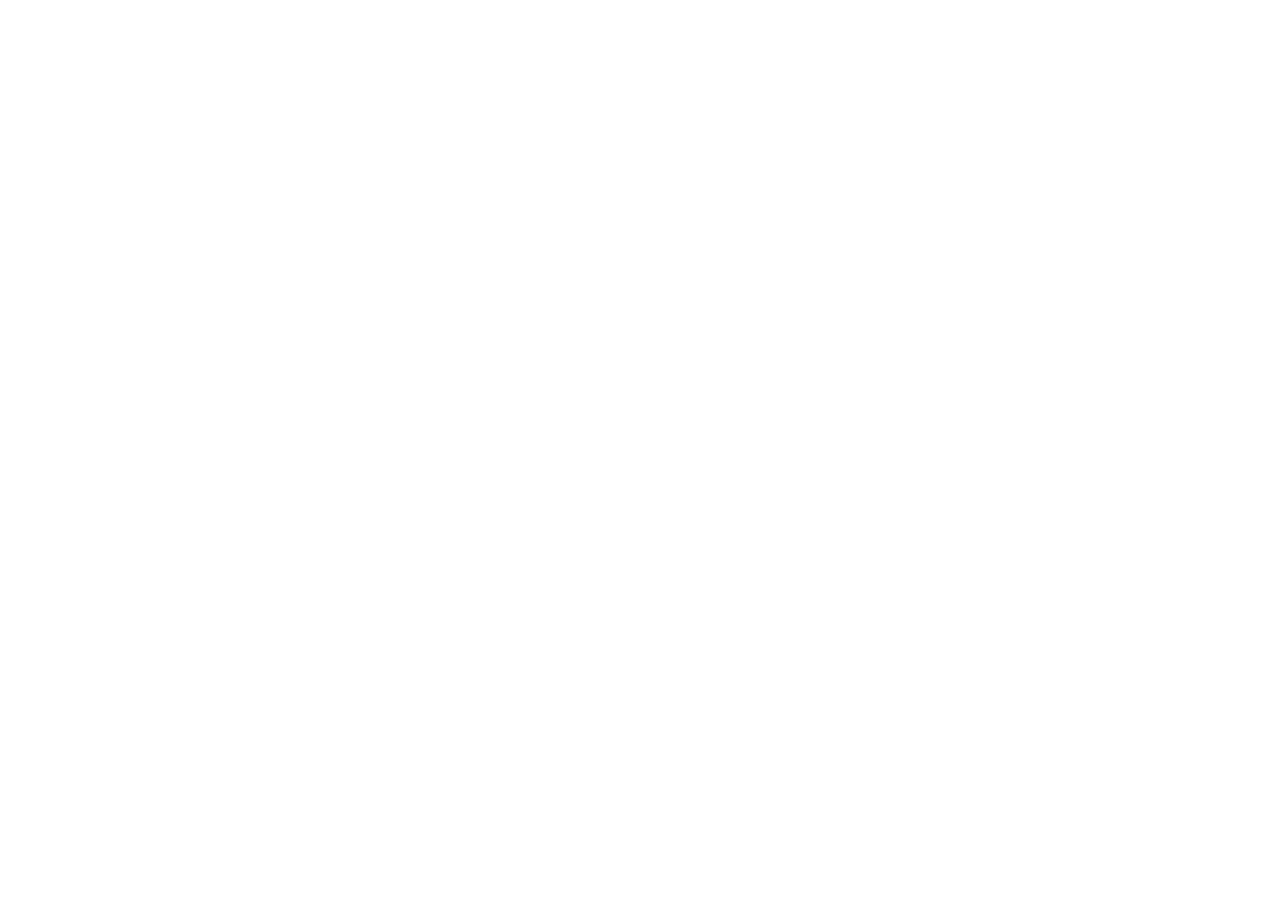
==== index.html @ b3900cbb "Premier commit - site Lumiere Studio" ====
<!DOCTYPE html>
<html lang="en">
<head>
    <meta charset="UTF-8">
    <meta name="viewport" content="width=device-width, initial-scale=1.0">
    <title>Document</title>
</head>
<body>
    <st class="set_page_config</st>
</body>
</html>
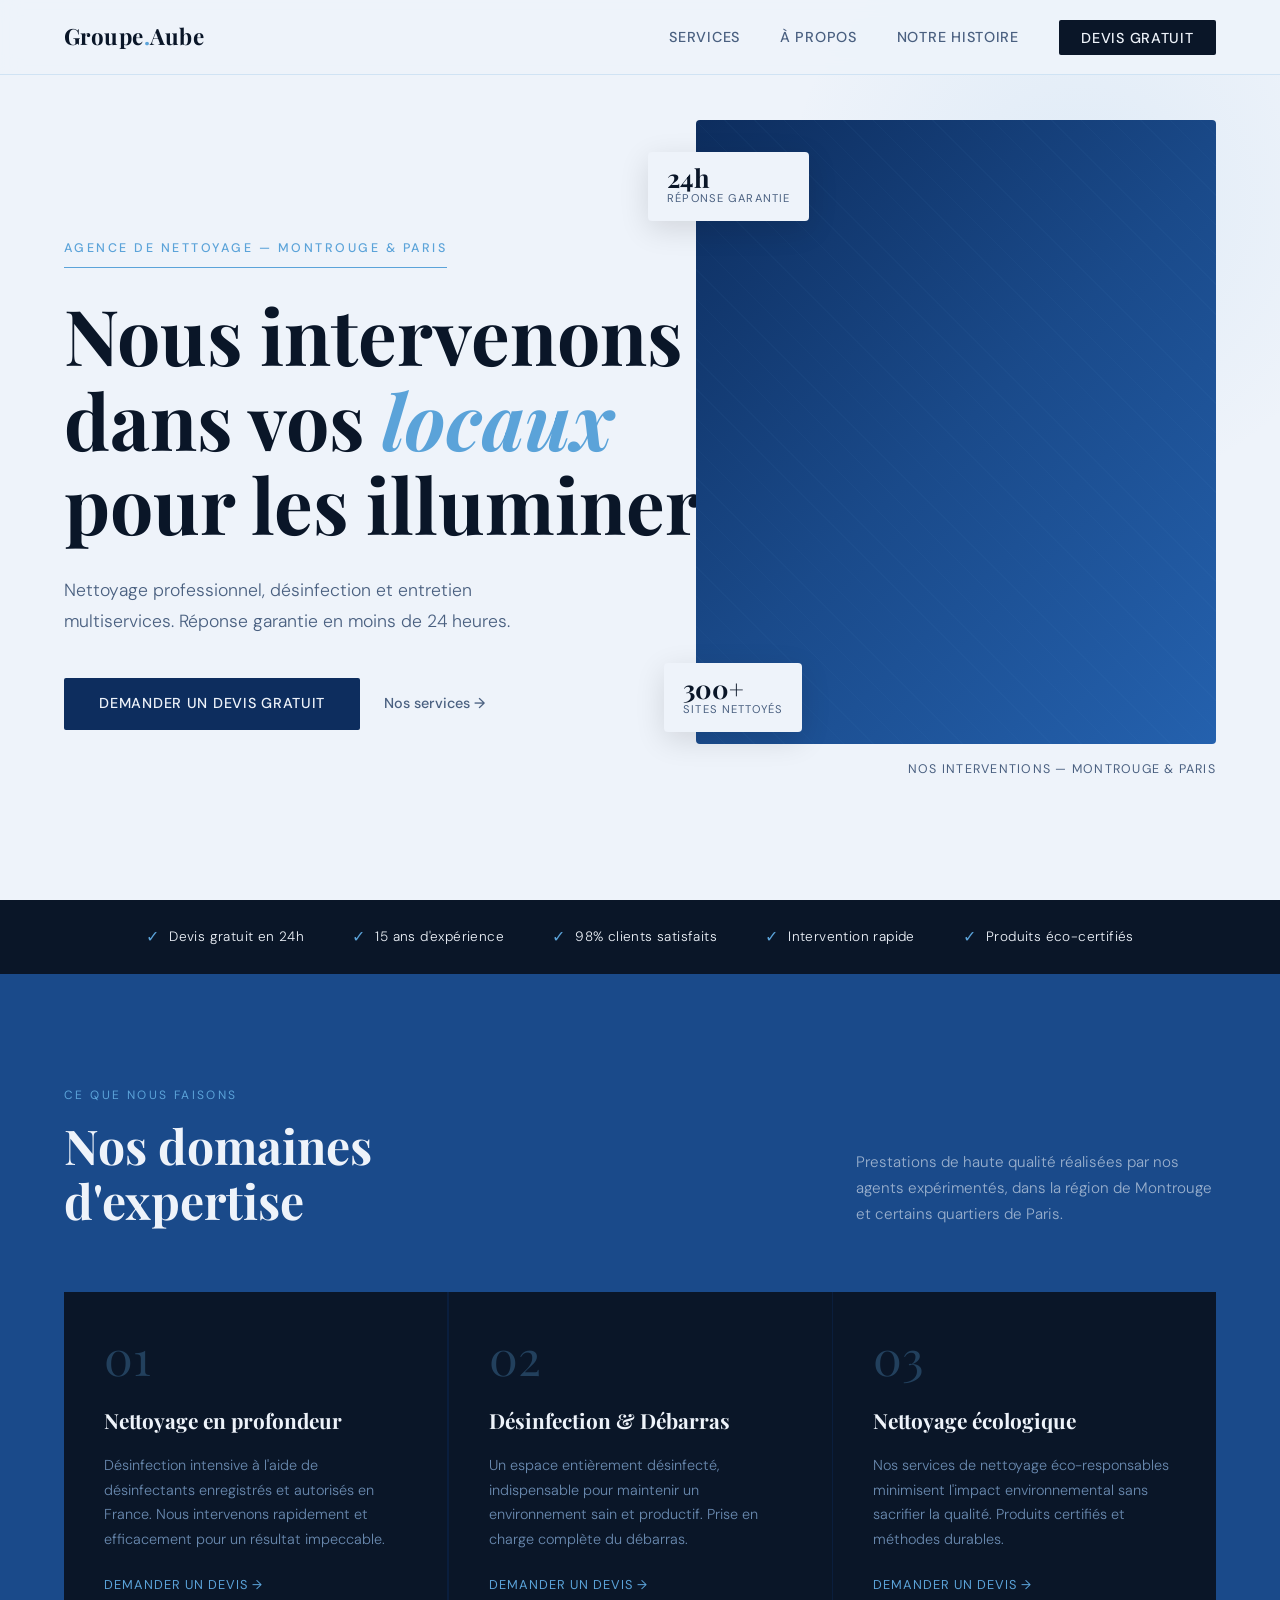
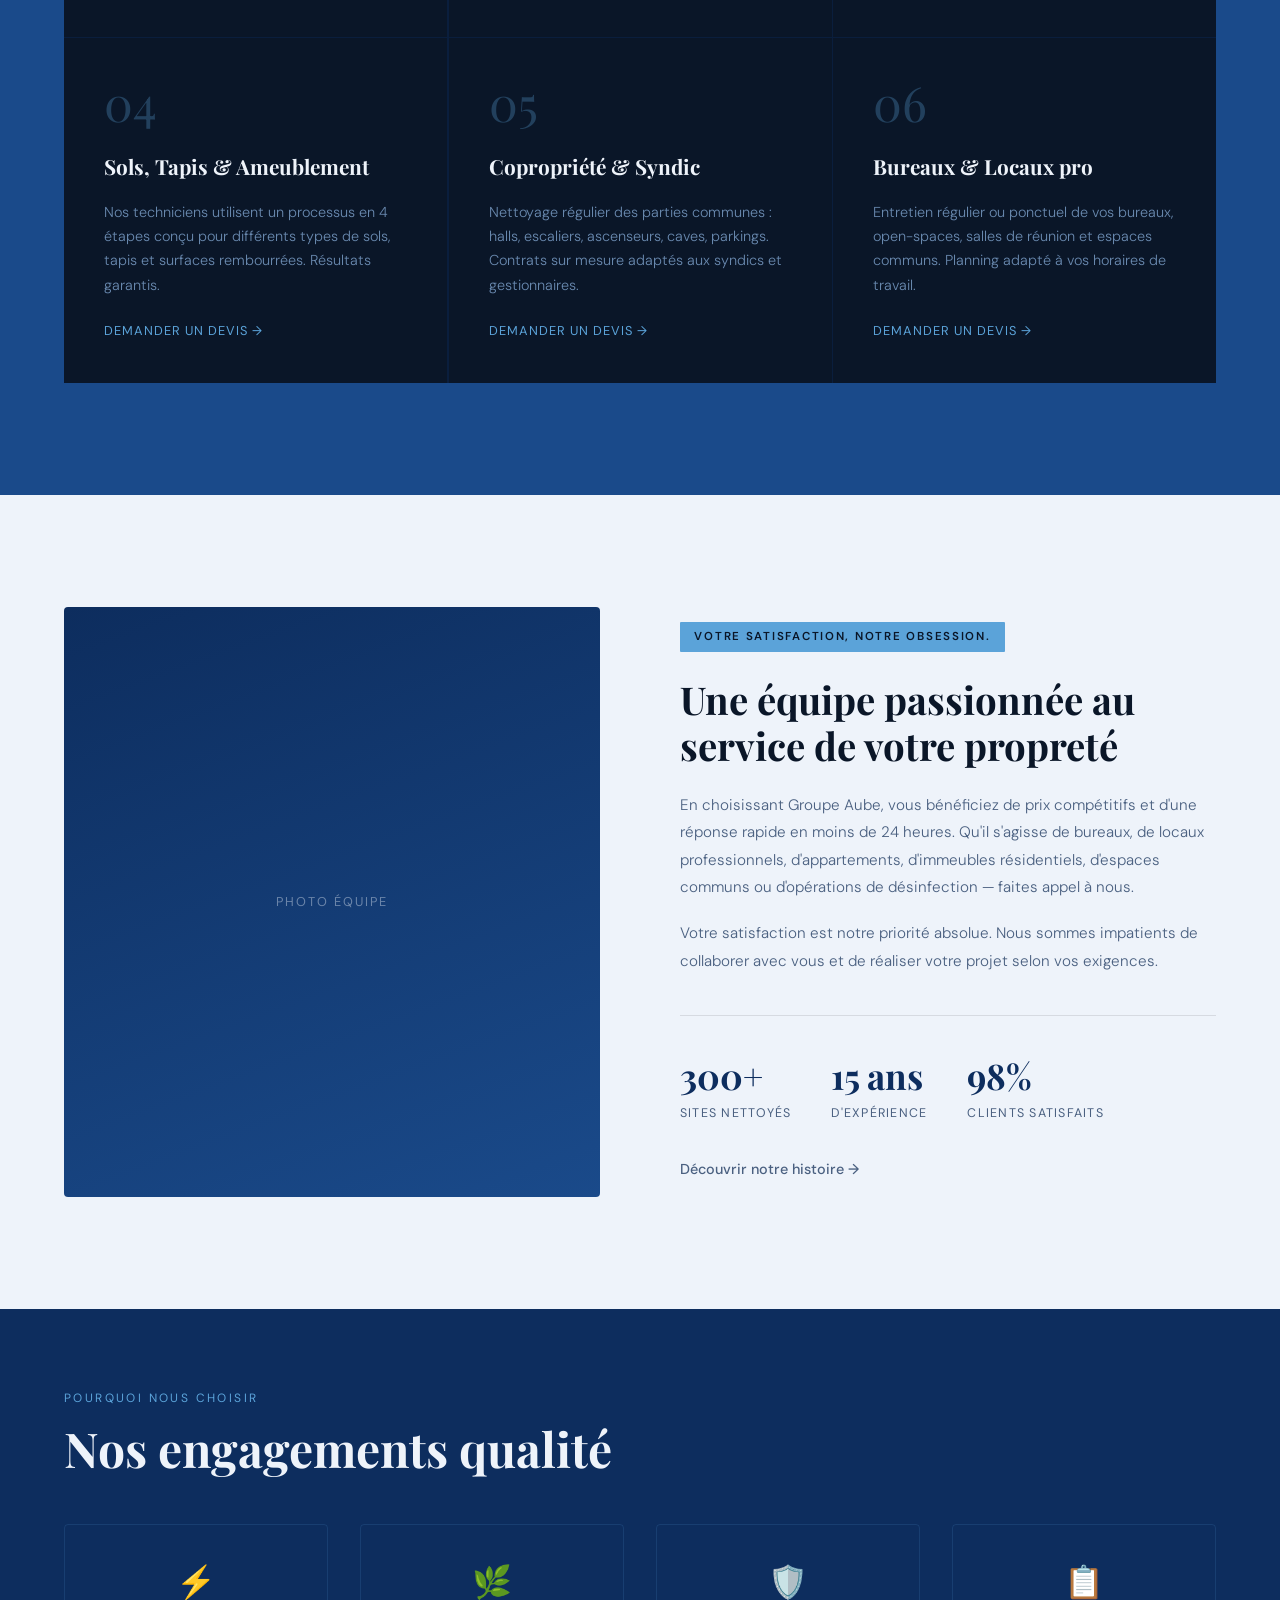
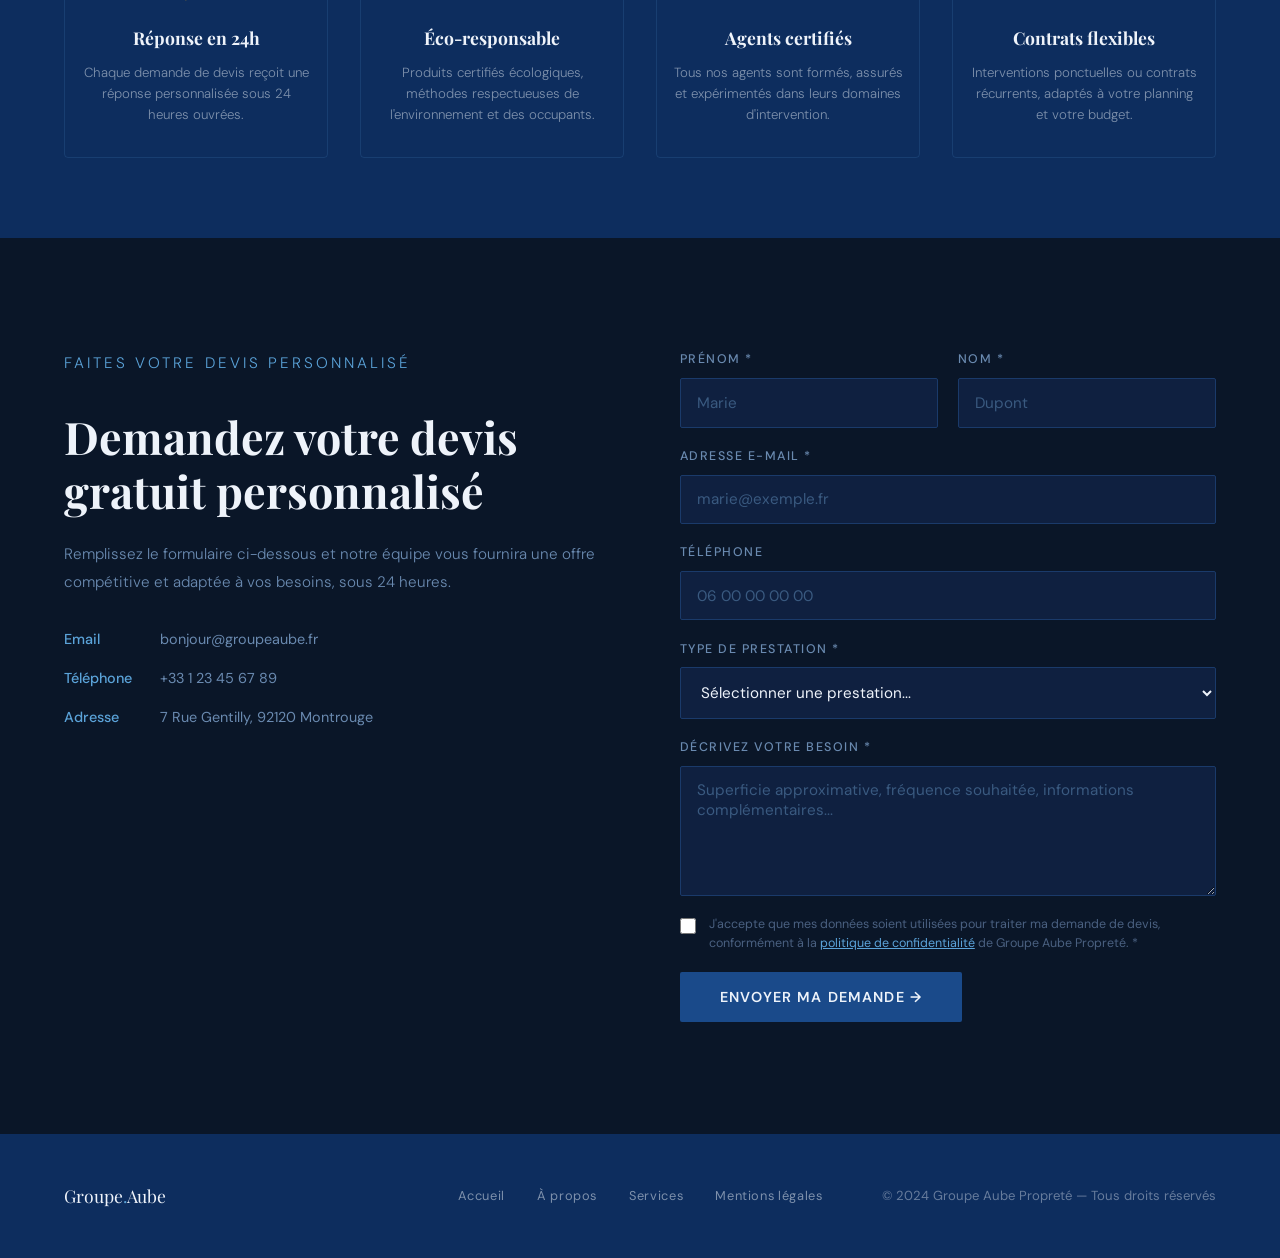
==== commit 418e6ad5: "Jour 1 : Architecture + refonte" ====
--- a/index.html
+++ b/index.html
@@ -1,13 +1,346 @@
 <!DOCTYPE html>
-<html lang="en">
+<html lang="fr">
 <head>
-    <meta charset="UTF-8">
-    <meta name="viewport" content="width=device-width, initial-scale=1.0">
-    <title>Document</title>
+  <meta charset="UTF-8" />
+  <meta name="viewport" content="width=device-width, initial-scale=1.0"/>
+
+  <!-- TITRE & DESCRIPTION (SEO de base) -->
+  <title>Groupe Aube Propreté — Nettoyage professionnel à Montrouge & Paris</title>
+  <meta name="description" content="Groupe Aube Propreté : prestations de nettoyage professionnel, désinfection et entretien pour entreprises à Montrouge et Paris. Devis gratuit en 24h."/>
+
+  <!-- POLICE GOOGLE FONTS -->
+  <link href="https://fonts.googleapis.com/css2?family=Playfair+Display:wght@400;700&family=DM+Sans:wght@300;400;500&display=swap" rel="stylesheet"/>
+
+  <!-- FEUILLE DE STYLE EXTERNE (notre fichier CSS centralisé) -->
+  <link rel="stylesheet" href="assets/css/style.css"/>
+
+  <!-- Styles d'animation fade-in (légers, gardés ici pour clarté) -->
+  <style>
+    .fade-in {
+      opacity: 0;
+      transform: translateY(20px);
+      transition: opacity 0.6s ease, transform 0.6s ease;
+    }
+    .fade-in.visible {
+      opacity: 1;
+      transform: translateY(0);
+    }
+  </style>
 </head>
 <body>
-    <st class="set_page_config</st>
+
+  <!-- =============================================
+       NAVIGATION
+  ============================================= -->
+  <nav>
+    <!-- Logo -->
+    <a href="index.html" class="nav-logo">Groupe<span>.</span>Aube</a>
+
+    <!-- Bouton hamburger (visible uniquement sur mobile) -->
+    <button class="nav-toggle" aria-label="Ouvrir le menu" aria-expanded="false">
+      <span></span>
+      <span></span>
+      <span></span>
+    </button>
+
+    <!-- Liens de navigation -->
+    <ul class="nav-links">
+      <li><a href="#services">Services</a></li>
+      <li><a href="#about">À propos</a></li>
+      <li><a href="about.html">Notre histoire</a></li>
+      <li><a href="#contact" class="nav-cta">Devis gratuit</a></li>
+    </ul>
+  </nav>
+
+  <!-- =============================================
+       HERO — Section d'accroche principale
+  ============================================= -->
+  <section class="hero" id="accueil">
+    <div class="hero-content fade-in">
+      <span class="hero-eyebrow">Agence de nettoyage — Montrouge & Paris</span>
+      <h1>Nous intervenons<br>dans vos <em>locaux</em><br>pour les illuminer</h1>
+      <p class="hero-desc">Nettoyage professionnel, désinfection et entretien multiservices. Réponse garantie en moins de 24 heures.</p>
+      <div class="hero-btns">
+        <a href="#contact" class="btn-primary">Demander un devis gratuit</a>
+        <a href="#services" class="btn-secondary">Nos services →</a>
+      </div>
+    </div>
+
+    <!-- Image/visuel à droite -->
+    <div class="hero-image">
+      <!-- Badge flottant haut -->
+      <div class="hero-badge badge-top">
+        <div class="badge-value">24h</div>
+        <div class="badge-label">Réponse garantie</div>
+      </div>
+
+      <div class="image-box"></div>
+
+      <!-- Badge flottant bas -->
+      <div class="hero-badge badge-bottom">
+        <div class="badge-value">300+</div>
+        <div class="badge-label">Sites nettoyés</div>
+      </div>
+
+      <p class="image-caption">Nos interventions — Montrouge & Paris</p>
+    </div>
+  </section>
+
+  <!-- =============================================
+       BANDEAU DE CONFIANCE
+       (Conversion : rassure le visiteur immédiatement)
+  ============================================= -->
+  <div class="trust-bar">
+    <div class="trust-item">
+      <span class="trust-icon">✓</span>
+      Devis gratuit en 24h
+    </div>
+    <div class="trust-item">
+      <span class="trust-icon">✓</span>
+      15 ans d'expérience
+    </div>
+    <div class="trust-item">
+      <span class="trust-icon">✓</span>
+      98% clients satisfaits
+    </div>
+    <div class="trust-item">
+      <span class="trust-icon">✓</span>
+      Intervention rapide
+    </div>
+    <div class="trust-item">
+      <span class="trust-icon">✓</span>
+      Produits éco-certifiés
+    </div>
+  </div>
+
+  <!-- =============================================
+       SERVICES
+  ============================================= -->
+  <section class="services" id="services">
+    <div class="section-header">
+      <div>
+        <p class="section-label">Ce que nous faisons</p>
+        <h2 class="section-title">Nos domaines<br>d'expertise</h2>
+      </div>
+      <p class="section-desc">Prestations de haute qualité réalisées par nos agents expérimentés, dans la région de Montrouge et certains quartiers de Paris.</p>
+    </div>
+
+    <div class="services-grid">
+
+      <div class="service-card fade-in">
+        <div class="service-number">01</div>
+        <h3>Nettoyage en profondeur</h3>
+        <p>Désinfection intensive à l'aide de désinfectants enregistrés et autorisés en France. Nous intervenons rapidement et efficacement pour un résultat impeccable.</p>
+        <a href="#contact" class="service-link">Demander un devis →</a>
+      </div>
+
+      <div class="service-card fade-in">
+        <div class="service-number">02</div>
+        <h3>Désinfection & Débarras</h3>
+        <p>Un espace entièrement désinfecté, indispensable pour maintenir un environnement sain et productif. Prise en charge complète du débarras.</p>
+        <a href="#contact" class="service-link">Demander un devis →</a>
+      </div>
+
+      <div class="service-card fade-in">
+        <div class="service-number">03</div>
+        <h3>Nettoyage écologique</h3>
+        <p>Nos services de nettoyage éco-responsables minimisent l'impact environnemental sans sacrifier la qualité. Produits certifiés et méthodes durables.</p>
+        <a href="#contact" class="service-link">Demander un devis →</a>
+      </div>
+
+      <div class="service-card fade-in">
+        <div class="service-number">04</div>
+        <h3>Sols, Tapis & Ameublement</h3>
+        <p>Nos techniciens utilisent un processus en 4 étapes conçu pour différents types de sols, tapis et surfaces rembourrées. Résultats garantis.</p>
+        <a href="#contact" class="service-link">Demander un devis →</a>
+      </div>
+
+      <div class="service-card fade-in">
+        <div class="service-number">05</div>
+        <h3>Copropriété & Syndic</h3>
+        <p>Nettoyage régulier des parties communes : halls, escaliers, ascenseurs, caves, parkings. Contrats sur mesure adaptés aux syndics et gestionnaires.</p>
+        <a href="#contact" class="service-link">Demander un devis →</a>
+      </div>
+
+      <div class="service-card fade-in">
+        <div class="service-number">06</div>
+        <h3>Bureaux & Locaux pro</h3>
+        <p>Entretien régulier ou ponctuel de vos bureaux, open-spaces, salles de réunion et espaces communs. Planning adapté à vos horaires de travail.</p>
+        <a href="#contact" class="service-link">Demander un devis →</a>
+      </div>
+
+    </div>
+  </section>
+
+  <!-- =============================================
+       À PROPOS — Résumé sur la page d'accueil
+  ============================================= -->
+  <section class="about" id="about">
+    <div class="about-image fade-in">
+      <div class="img-wrapper"></div>
+    </div>
+    <div class="about-text fade-in">
+      <span class="about-tag">Votre satisfaction, notre obsession.</span>
+      <h2>Une équipe passionnée au service de votre propreté</h2>
+      <p>En choisissant Groupe Aube, vous bénéficiez de prix compétitifs et d'une réponse rapide en moins de 24 heures. Qu'il s'agisse de bureaux, de locaux professionnels, d'appartements, d'immeubles résidentiels, d'espaces communs ou d'opérations de désinfection — faites appel à nous.</p>
+      <p>Votre satisfaction est notre priorité absolue. Nous sommes impatients de collaborer avec vous et de réaliser votre projet selon vos exigences.</p>
+      <div class="about-stats">
+        <div>
+          <div class="stat-value">300+</div>
+          <div class="stat-label">Sites nettoyés</div>
+        </div>
+        <div>
+          <div class="stat-value">15 ans</div>
+          <div class="stat-label">D'expérience</div>
+        </div>
+        <div>
+          <div class="stat-value">98%</div>
+          <div class="stat-label">Clients satisfaits</div>
+        </div>
+      </div>
+      <div style="margin-top: 2rem;">
+        <a href="about.html" class="btn-secondary">Découvrir notre histoire →</a>
+      </div>
+    </div>
+  </section>
+
+  <!-- =============================================
+       RÉASSURANCE — Bloc de conversion
+       (Pourquoi nous choisir ?)
+  ============================================= -->
+  <section class="reassurance">
+    <div class="section-header" style="color: var(--creme); margin-bottom: 3rem;">
+      <div>
+        <span class="section-label">Pourquoi nous choisir</span>
+        <h2 class="section-title">Nos engagements qualité</h2>
+      </div>
+    </div>
+    <div class="reassurance-grid">
+      <div class="reassurance-item fade-in">
+        <span class="reassurance-icon">⚡</span>
+        <h3>Réponse en 24h</h3>
+        <p>Chaque demande de devis reçoit une réponse personnalisée sous 24 heures ouvrées.</p>
+      </div>
+      <div class="reassurance-item fade-in">
+        <span class="reassurance-icon">🌿</span>
+        <h3>Éco-responsable</h3>
+        <p>Produits certifiés écologiques, méthodes respectueuses de l'environnement et des occupants.</p>
+      </div>
+      <div class="reassurance-item fade-in">
+        <span class="reassurance-icon">🛡️</span>
+        <h3>Agents certifiés</h3>
+        <p>Tous nos agents sont formés, assurés et expérimentés dans leurs domaines d'intervention.</p>
+      </div>
+      <div class="reassurance-item fade-in">
+        <span class="reassurance-icon">📋</span>
+        <h3>Contrats flexibles</h3>
+        <p>Interventions ponctuelles ou contrats récurrents, adaptés à votre planning et votre budget.</p>
+      </div>
+    </div>
+  </section>
+
+  <!-- =============================================
+       CONTACT — Formulaire de devis
+  ============================================= -->
+  <section class="contact" id="contact">
+    <div class="contact-info fade-in">
+      <p class="section-label">Faites votre devis personnalisé</p>
+      <h2>Demandez votre devis gratuit personnalisé</h2>
+      <p>Remplissez le formulaire ci-dessous et notre équipe vous fournira une offre compétitive et adaptée à vos besoins, sous 24 heures.</p>
+      <div class="contact-details">
+        <div class="contact-item">
+          <strong>Email</strong>
+          bonjour@groupeaube.fr
+        </div>
+        <div class="contact-item">
+          <strong>Téléphone</strong>
+          +33 1 23 45 67 89
+        </div>
+        <div class="contact-item">
+          <strong>Adresse</strong>
+          7 Rue Gentilly, 92120 Montrouge
+        </div>
+      </div>
+    </div>
+
+    <form class="contact-form fade-in"
+          action="https://formsubmit.co/djeunyhean@gmail.com"
+          method="POST">
+
+      <!-- Options Formsubmit.co -->
+      <input type="hidden" name="_captcha" value="false"/>
+      <input type="hidden" name="_subject" value="Nouveau devis — Groupe Aube Propreté"/>
+      <input type="hidden" name="_next" value="merci.html"/>
+
+      <div class="form-row">
+        <div class="form-group">
+          <label for="prenom">Prénom *</label>
+          <input type="text" id="prenom" name="prenom" placeholder="Marie" required/>
+        </div>
+        <div class="form-group">
+          <label for="nom">Nom *</label>
+          <input type="text" id="nom" name="nom" placeholder="Dupont" required/>
+        </div>
+      </div>
+
+      <div class="form-group">
+        <label for="email">Adresse e-mail *</label>
+        <input type="email" id="email" name="email" placeholder="marie@exemple.fr" required/>
+      </div>
+
+      <div class="form-group">
+        <label for="telephone">Téléphone</label>
+        <input type="tel" id="telephone" name="telephone" placeholder="06 00 00 00 00"/>
+      </div>
+
+      <div class="form-group">
+        <label for="sujet">Type de prestation *</label>
+        <select id="sujet" name="sujet" required>
+          <option value="">Sélectionner une prestation...</option>
+          <option value="nettoyage-profondeur">Nettoyage en profondeur</option>
+          <option value="desinfection">Désinfection</option>
+          <option value="debarras">Débarras</option>
+          <option value="sols-tapis">Nettoyage de Sols, Tapis et Ameublement</option>
+          <option value="copropriete">Copropriété & Syndic</option>
+          <option value="bureaux">Bureaux & Locaux professionnels</option>
+          <option value="autre">Autre demande</option>
+        </select>
+      </div>
+
+      <div class="form-group">
+        <label for="message">Décrivez votre besoin *</label>
+        <textarea id="message" name="message" placeholder="Superficie approximative, fréquence souhaitée, informations complémentaires..." required></textarea>
+      </div>
+
+      <!-- Case RGPD — obligatoire -->
+      <div class="rgpd-group">
+        <input type="checkbox" id="rgpd" name="rgpd" required/>
+        <label for="rgpd">
+          J'accepte que mes données soient utilisées pour traiter ma demande de devis, conformément à la
+          <a href="#">politique de confidentialité</a> de Groupe Aube Propreté. *
+        </label>
+      </div>
+
+      <button type="submit" class="btn-submit">Envoyer ma demande →</button>
+    </form>
+  </section>
+
+  <!-- =============================================
+       FOOTER
+  ============================================= -->
+  <footer>
+    <span class="footer-logo">Groupe<span>.</span>Aube</span>
+    <ul class="footer-links">
+      <li><a href="index.html">Accueil</a></li>
+      <li><a href="about.html">À propos</a></li>
+      <li><a href="#services">Services</a></li>
+      <li><a href="#">Mentions légales</a></li>
+    </ul>
+    <span class="footer-copy">© 2024 Groupe Aube Propreté — Tous droits réservés</span>
+  </footer>
+
+  <!-- SCRIPT JAVASCRIPT EXTERNE -->
+  <script src="assets/js/main.js"></script>
+
 </body>
-</html>
-
-
+</html>
--- a/assets/css/style.css
+++ b/assets/css/style.css
@@ -0,0 +1,823 @@
+/* ============================================================
+   GROUPE AUBE PROPRETÉ — Feuille de style globale
+   Auteur : [Ton Prénom] — Stage 2024
+   Description : CSS centralisé pour toutes les pages du site
+   ============================================================ */
+
+/* ========================
+   VARIABLES DE COULEURS
+   (Charte graphique Groupe Aube — à ne jamais modifier)
+======================== */
+:root {
+  --noir:       #0a1628;   /* Fond sombre, textes foncés */
+  --bleu:       #0d2d5e;   /* Bleu marine profond */
+  --bleu-clair: #1a4a8a;   /* Bleu intermédiaire */
+  --creme:      #eef3fa;   /* Fond clair, textes sur fond sombre */
+  --or:         #5ba3d9;   /* Couleur accent (bleu ciel) */
+  --or-clair:   #89c0e8;   /* Accent clair pour hover */
+  --gris:       #4a6080;   /* Textes secondaires */
+  --blanc:      #ffffff;
+}
+
+/* ========================
+   RESET & BASE
+======================== */
+*, *::before, *::after {
+  margin: 0;
+  padding: 0;
+  box-sizing: border-box;
+}
+
+html { scroll-behavior: smooth; }
+
+body {
+  font-family: 'DM Sans', sans-serif;
+  background-color: var(--creme);
+  color: var(--noir);
+  font-size: 16px;
+  line-height: 1.6;
+}
+
+/* ========================
+   NAVIGATION FIXE
+======================== */
+nav {
+  position: fixed;
+  top: 0; left: 0; right: 0;
+  z-index: 100;
+  display: flex;
+  justify-content: space-between;
+  align-items: center;
+  padding: 1.2rem 4rem;
+  background: rgba(238, 243, 250, 0.95);
+  backdrop-filter: blur(10px);
+  border-bottom: 1px solid rgba(91,163,217,0.2);
+  transition: box-shadow 0.3s, padding 0.3s;
+}
+
+/* Navigation compacte au scroll */
+nav.scrolled {
+  padding: 0.8rem 4rem;
+  box-shadow: 0 2px 20px rgba(0,0,0,0.08);
+}
+
+.nav-logo {
+  font-family: 'Playfair Display', serif;
+  font-size: 1.4rem;
+  font-weight: 700;
+  color: var(--noir);
+  letter-spacing: 0.02em;
+  text-decoration: none;
+  transition: opacity 0.3s;
+}
+
+.nav-logo:hover { opacity: 0.8; }
+.nav-logo span { color: var(--or); }
+
+.nav-links {
+  display: flex;
+  gap: 2.5rem;
+  list-style: none;
+  align-items: center;
+}
+
+.nav-links a {
+  text-decoration: none;
+  color: var(--gris);
+  font-size: 0.9rem;
+  font-weight: 500;
+  letter-spacing: 0.05em;
+  text-transform: uppercase;
+  transition: color 0.3s;
+  position: relative;
+}
+
+/* Soulignement animé au hover */
+.nav-links a::after {
+  content: '';
+  position: absolute;
+  bottom: -4px; left: 0;
+  width: 0; height: 1px;
+  background: var(--or);
+  transition: width 0.3s;
+}
+
+.nav-links a:hover::after { width: 100%; }
+.nav-links a:hover { color: var(--or); }
+.nav-links a.active { color: var(--or); }
+.nav-links a.active::after { width: 100%; }
+
+/* Bouton CTA dans la nav */
+.nav-cta {
+  background: var(--noir) !important;
+  color: var(--creme) !important;
+  padding: 0.55rem 1.4rem;
+  border-radius: 2px;
+  transition: background 0.3s, transform 0.2s !important;
+}
+
+.nav-cta::after { display: none !important; } /* Pas de soulignement sur le CTA */
+.nav-cta:hover {
+  background: var(--or) !important;
+  color: var(--noir) !important;
+  transform: translateY(-1px);
+}
+
+/* ── Menu hamburger mobile ── */
+.nav-toggle {
+  display: none;
+  flex-direction: column;
+  gap: 5px;
+  cursor: pointer;
+  background: none;
+  border: none;
+  padding: 4px;
+}
+
+.nav-toggle span {
+  display: block;
+  width: 24px; height: 2px;
+  background: var(--noir);
+  border-radius: 2px;
+  transition: all 0.3s;
+}
+
+/* ========================
+   BOUTONS RÉUTILISABLES
+======================== */
+.btn-primary {
+  background: var(--bleu);
+  color: var(--creme);
+  padding: 0.9rem 2.2rem;
+  text-decoration: none;
+  font-size: 0.9rem;
+  font-weight: 500;
+  letter-spacing: 0.05em;
+  text-transform: uppercase;
+  border-radius: 2px;
+  transition: background 0.3s, transform 0.2s;
+  display: inline-block;
+  border: none;
+  cursor: pointer;
+  font-family: 'DM Sans', sans-serif;
+}
+
+.btn-primary:hover {
+  background: var(--or);
+  color: var(--noir);
+  transform: translateY(-2px);
+}
+
+.btn-secondary {
+  color: var(--gris);
+  text-decoration: none;
+  font-size: 0.9rem;
+  font-weight: 500;
+  display: inline-flex;
+  align-items: center;
+  gap: 0.5rem;
+  transition: color 0.3s, gap 0.3s;
+}
+
+.btn-secondary:hover {
+  color: var(--or);
+  gap: 0.8rem; /* La flèche s'éloigne au hover → effet dynamique */
+}
+
+/* ========================
+   ÉLÉMENTS DE SECTION RÉUTILISABLES
+======================== */
+.section-label {
+  font-size: 0.75rem;
+  letter-spacing: 0.2em;
+  text-transform: uppercase;
+  color: var(--or);
+  margin-bottom: 0.8rem;
+  display: block;
+}
+
+.section-title {
+  font-family: 'Playfair Display', serif;
+  font-size: clamp(2rem, 4vw, 3rem);
+  line-height: 1.15;
+}
+
+/* ========================
+   HERO — Section principale
+======================== */
+.hero {
+  min-height: 100vh;
+  display: flex;
+  align-items: center;
+  padding: 8rem 4rem 4rem;
+  position: relative;
+  overflow: hidden;
+  background: var(--creme);
+}
+
+/* Halo décoratif en arrière-plan */
+.hero::before {
+  content: '';
+  position: absolute;
+  top: -100px; right: -100px;
+  width: 600px; height: 600px;
+  background: radial-gradient(circle, rgba(91,163,217,0.1) 0%, transparent 70%);
+  pointer-events: none;
+  animation: pulse-halo 4s ease-in-out infinite alternate;
+}
+
+@keyframes pulse-halo {
+  from { transform: scale(1); opacity: 0.6; }
+  to   { transform: scale(1.1); opacity: 1; }
+}
+
+.hero-content { max-width: 680px; }
+
+.hero-eyebrow {
+  display: inline-block;
+  font-size: 0.78rem;
+  font-weight: 500;
+  letter-spacing: 0.2em;
+  text-transform: uppercase;
+  color: var(--or);
+  margin-bottom: 1.5rem;
+  padding-bottom: 0.5rem;
+  border-bottom: 1px solid var(--or);
+}
+
+.hero h1 {
+  font-family: 'Playfair Display', serif;
+  font-size: clamp(2.8rem, 6vw, 5rem);
+  line-height: 1.1;
+  color: var(--noir);
+  margin-bottom: 1.8rem;
+}
+
+.hero h1 em {
+  font-style: italic;
+  color: var(--or);
+}
+
+.hero-desc {
+  font-size: 1.1rem;
+  color: var(--gris);
+  max-width: 480px;
+  margin-bottom: 2.5rem;
+  font-weight: 300;
+  line-height: 1.8;
+}
+
+.hero-btns {
+  display: flex;
+  gap: 1.5rem;
+  align-items: center;
+  flex-wrap: wrap;
+}
+
+/* Bloc image à droite du hero */
+.hero-image {
+  position: absolute;
+  right: 4rem; top: 50%;
+  transform: translateY(-50%);
+  width: 42%;
+  max-width: 520px;
+}
+
+.hero-image .image-box {
+  width: 100%;
+  padding-bottom: 120%;
+  background: linear-gradient(135deg, #0d2d5e 0%, #1a4a8a 50%, #2461ae 100%);
+  border-radius: 4px;
+  position: relative;
+  overflow: hidden;
+}
+
+/* Motif hachuré décoratif sur l'image placeholder */
+.hero-image .image-box::after {
+  content: '';
+  position: absolute;
+  inset: 0;
+  background: repeating-linear-gradient(
+    45deg,
+    transparent,
+    transparent 20px,
+    rgba(91,163,217,0.04) 20px,
+    rgba(91,163,217,0.04) 21px
+  );
+}
+
+/* Pastille badges sur l'image hero */
+.hero-badge {
+  position: absolute;
+  background: var(--creme);
+  border-radius: 4px;
+  padding: 0.8rem 1.2rem;
+  box-shadow: 0 8px 30px rgba(0,0,0,0.12);
+  z-index: 2;
+}
+
+.hero-badge.badge-top {
+  top: 2rem; left: -3rem;
+}
+
+.hero-badge.badge-bottom {
+  bottom: 3rem; left: -2rem;
+}
+
+.badge-value {
+  font-family: 'Playfair Display', serif;
+  font-size: 1.6rem;
+  font-weight: 700;
+  color: var(--noir);
+  line-height: 1;
+}
+
+.badge-label {
+  font-size: 0.7rem;
+  color: var(--gris);
+  text-transform: uppercase;
+  letter-spacing: 0.1em;
+}
+
+.image-caption {
+  margin-top: 1rem;
+  font-size: 0.78rem;
+  color: var(--gris);
+  letter-spacing: 0.1em;
+  text-transform: uppercase;
+  text-align: right;
+}
+
+/* ========================
+   BANDEAU DE CONFIANCE
+   (Nouveau — juste sous le hero)
+======================== */
+.trust-bar {
+  background: var(--noir);
+  padding: 1.5rem 4rem;
+  display: flex;
+  justify-content: center;
+  align-items: center;
+  gap: 3rem;
+  flex-wrap: wrap;
+}
+
+.trust-item {
+  display: flex;
+  align-items: center;
+  gap: 0.6rem;
+  color: var(--creme);
+  font-size: 0.85rem;
+  font-weight: 300;
+  letter-spacing: 0.03em;
+}
+
+.trust-item .trust-icon {
+  color: var(--or);
+  font-size: 1rem;
+  flex-shrink: 0;
+}
+
+/* ========================
+   SERVICES
+======================== */
+.services {
+  padding: 7rem 4rem;
+  background: var(--bleu-clair);
+  color: var(--creme);
+}
+
+.section-header {
+  display: flex;
+  justify-content: space-between;
+  align-items: flex-end;
+  margin-bottom: 4rem;
+  gap: 2rem;
+}
+
+.section-desc {
+  max-width: 360px;
+  color: rgba(238,243,250,0.6);
+  font-size: 0.95rem;
+  font-weight: 300;
+  line-height: 1.7;
+}
+
+.services-grid {
+  display: grid;
+  grid-template-columns: repeat(3, 1fr);
+  gap: 1.5px;
+  background: #0a1e3d;
+}
+
+.service-card {
+  background: var(--noir);
+  padding: 2.5rem;
+  transition: background 0.3s, transform 0.3s;
+  cursor: default;
+}
+
+.service-card:hover {
+  background: #0f2040;
+  transform: translateY(-3px);
+}
+
+.service-number {
+  font-family: 'Playfair Display', serif;
+  font-size: 3rem;
+  color: var(--or);
+  opacity: 0.3;
+  line-height: 1;
+  margin-bottom: 1.5rem;
+}
+
+.service-card h3 {
+  font-family: 'Playfair Display', serif;
+  font-size: 1.3rem;
+  margin-bottom: 1rem;
+  color: var(--creme);
+}
+
+.service-card p {
+  font-size: 0.9rem;
+  color: #6a8ab0;
+  line-height: 1.7;
+  font-weight: 300;
+}
+
+/* Lien "En savoir plus" dans la carte service */
+.service-link {
+  display: inline-flex;
+  align-items: center;
+  gap: 0.4rem;
+  margin-top: 1.5rem;
+  font-size: 0.8rem;
+  color: var(--or);
+  text-decoration: none;
+  letter-spacing: 0.08em;
+  text-transform: uppercase;
+  transition: gap 0.3s;
+}
+
+.service-link:hover { gap: 0.7rem; }
+
+/* ========================
+   À PROPOS (section accueil)
+======================== */
+.about {
+  padding: 7rem 4rem;
+  display: grid;
+  grid-template-columns: 1fr 1fr;
+  gap: 5rem;
+  align-items: center;
+}
+
+.about-image .img-wrapper {
+  width: 100%;
+  padding-bottom: 110%;
+  background: linear-gradient(160deg, var(--bleu) 0%, var(--bleu-clair) 100%);
+  border-radius: 4px;
+  position: relative;
+}
+
+.about-image .img-wrapper::before {
+  content: 'Photo équipe';
+  position: absolute;
+  top: 50%; left: 50%;
+  transform: translate(-50%,-50%);
+  font-size: 0.8rem;
+  letter-spacing: 0.15em;
+  color: rgba(238,243,250,0.4);
+  text-transform: uppercase;
+}
+
+.about-tag {
+  display: inline-block;
+  background: var(--or);
+  color: var(--noir);
+  font-size: 0.72rem;
+  font-weight: 600;
+  letter-spacing: 0.15em;
+  text-transform: uppercase;
+  padding: 0.35rem 0.9rem;
+  border-radius: 1px;
+  margin-bottom: 1.5rem;
+}
+
+.about h2 {
+  font-family: 'Playfair Display', serif;
+  font-size: clamp(1.8rem, 3vw, 2.6rem);
+  line-height: 1.2;
+  margin-bottom: 1.5rem;
+}
+
+.about p {
+  color: var(--gris);
+  font-size: 0.95rem;
+  line-height: 1.8;
+  font-weight: 300;
+  margin-bottom: 1.2rem;
+}
+
+.about-stats {
+  display: flex;
+  gap: 2.5rem;
+  margin-top: 2.5rem;
+  padding-top: 2rem;
+  border-top: 1px solid rgba(0,0,0,0.1);
+}
+
+.stat-value {
+  font-family: 'Playfair Display', serif;
+  font-size: 2.2rem;
+  color: var(--bleu);
+  font-weight: 700;
+}
+
+.stat-label {
+  font-size: 0.78rem;
+  color: var(--gris);
+  text-transform: uppercase;
+  letter-spacing: 0.1em;
+}
+
+/* ========================
+   SECTION RÉASSURANCE
+   (Nouveau — bloc de confiance avant contact)
+======================== */
+.reassurance {
+  padding: 5rem 4rem;
+  background: var(--bleu);
+  color: var(--creme);
+}
+
+.reassurance-grid {
+  display: grid;
+  grid-template-columns: repeat(4, 1fr);
+  gap: 2rem;
+  text-align: center;
+}
+
+.reassurance-item {
+  padding: 2rem 1rem;
+  border: 1px solid rgba(91,163,217,0.15);
+  border-radius: 4px;
+  transition: border-color 0.3s, transform 0.3s;
+}
+
+.reassurance-item:hover {
+  border-color: var(--or);
+  transform: translateY(-4px);
+}
+
+.reassurance-icon {
+  font-size: 2rem;
+  margin-bottom: 1rem;
+  display: block;
+}
+
+.reassurance-item h3 {
+  font-family: 'Playfair Display', serif;
+  font-size: 1.1rem;
+  margin-bottom: 0.6rem;
+  color: var(--creme);
+}
+
+.reassurance-item p {
+  font-size: 0.83rem;
+  color: rgba(238,243,250,0.5);
+  line-height: 1.6;
+  font-weight: 300;
+}
+
+/* ========================
+   CONTACT
+======================== */
+.contact {
+  padding: 7rem 4rem;
+  background: var(--noir);
+  display: grid;
+  grid-template-columns: 1fr 1fr;
+  gap: 5rem;
+  align-items: start;
+}
+
+.contact-info .section-label { color: var(--or); }
+
+.contact-info h2 {
+  font-family: 'Playfair Display', serif;
+  font-size: clamp(2rem, 3.5vw, 2.8rem);
+  color: var(--creme);
+  line-height: 1.2;
+  margin-bottom: 1.5rem;
+}
+
+.contact-info p {
+  color: #6a8ab0;
+  font-size: 0.95rem;
+  line-height: 1.8;
+  font-weight: 300;
+  margin-bottom: 2rem;
+}
+
+.contact-details { display: flex; flex-direction: column; gap: 1rem; }
+
+.contact-item {
+  display: flex;
+  gap: 1rem;
+  align-items: center;
+  color: #6a8ab0;
+  font-size: 0.9rem;
+}
+
+.contact-item strong { color: var(--or); font-weight: 500; min-width: 80px; }
+
+/* Formulaire */
+.contact-form { display: flex; flex-direction: column; gap: 1.2rem; }
+
+.form-group { display: flex; flex-direction: column; gap: 0.5rem; }
+
+.form-group label {
+  font-size: 0.78rem;
+  font-weight: 500;
+  letter-spacing: 0.12em;
+  text-transform: uppercase;
+  color: #6a8ab0;
+}
+
+.form-group input,
+.form-group textarea,
+.form-group select {
+  background: #0f2040;
+  border: 1px solid #1a3a6a;
+  color: var(--creme);
+  padding: 0.85rem 1rem;
+  font-family: 'DM Sans', sans-serif;
+  font-size: 0.95rem;
+  border-radius: 2px;
+  outline: none;
+  transition: border-color 0.3s;
+}
+
+.form-group input::placeholder,
+.form-group textarea::placeholder { color: #3a5a80; }
+
+.form-group select option { background: #0f2040; }
+
+.form-group input:focus,
+.form-group textarea:focus,
+.form-group select:focus { border-color: var(--or); }
+
+.form-group textarea { resize: vertical; min-height: 130px; }
+
+.form-row { display: grid; grid-template-columns: 1fr 1fr; gap: 1.2rem; }
+
+/* Case RGPD */
+.rgpd-group {
+  display: flex;
+  align-items: flex-start;
+  gap: 0.8rem;
+}
+
+.rgpd-group input[type="checkbox"] {
+  width: 16px; height: 16px;
+  flex-shrink: 0;
+  margin-top: 3px;
+  accent-color: var(--or);
+  cursor: pointer;
+}
+
+.rgpd-group label {
+  font-size: 0.78rem;
+  color: #4a6080;
+  line-height: 1.5;
+  text-transform: none;
+  letter-spacing: 0;
+}
+
+.rgpd-group label a { color: var(--or); }
+
+.btn-submit {
+  background: var(--bleu-clair);
+  color: var(--creme);
+  border: none;
+  padding: 1rem 2.5rem;
+  font-family: 'DM Sans', sans-serif;
+  font-size: 0.9rem;
+  font-weight: 600;
+  letter-spacing: 0.08em;
+  text-transform: uppercase;
+  cursor: pointer;
+  border-radius: 2px;
+  align-self: flex-start;
+  transition: background 0.3s, transform 0.2s;
+}
+
+.btn-submit:hover { background: var(--or-clair); transform: translateY(-2px); }
+
+/* ========================
+   FOOTER
+======================== */
+footer {
+  background: var(--bleu);
+  color: var(--creme);
+  padding: 3rem 4rem;
+  display: grid;
+  grid-template-columns: 1fr auto 1fr;
+  align-items: center;
+  gap: 2rem;
+  font-size: 0.82rem;
+}
+
+.footer-logo {
+  font-family: 'Playfair Display', serif;
+  color: var(--creme);
+  font-size: 1.1rem;
+}
+
+.footer-logo span { color: var(--or); }
+
+.footer-links {
+  display: flex;
+  gap: 2rem;
+  list-style: none;
+  justify-content: center;
+}
+
+.footer-links a {
+  color: rgba(238,243,250,0.5);
+  text-decoration: none;
+  font-size: 0.8rem;
+  letter-spacing: 0.05em;
+  transition: color 0.3s;
+}
+
+.footer-links a:hover { color: var(--or); }
+
+.footer-copy {
+  text-align: right;
+  color: rgba(238,243,250,0.4);
+}
+
+/* ========================
+   RESPONSIVE — Mobile First
+======================== */
+@media (max-width: 900px) {
+  /* Nav mobile */
+  nav { padding: 1.2rem 1.5rem; }
+  nav.scrolled { padding: 0.9rem 1.5rem; }
+
+  .nav-links {
+    display: none;
+    position: absolute;
+    top: 100%; left: 0; right: 0;
+    background: rgba(238, 243, 250, 0.98);
+    backdrop-filter: blur(10px);
+    flex-direction: column;
+    padding: 1.5rem;
+    gap: 1.2rem;
+    border-bottom: 1px solid rgba(91,163,217,0.2);
+  }
+
+  .nav-links.open { display: flex; }
+  .nav-toggle { display: flex; }
+
+  /* Hero mobile */
+  .hero {
+    flex-direction: column;
+    padding: 7rem 1.5rem 3rem;
+    min-height: auto;
+  }
+
+  .hero-content { max-width: 100%; }
+
+  .hero-image {
+    position: relative;
+    right: auto; top: auto;
+    transform: none;
+    width: 100%;
+    max-width: 100%;
+    margin-top: 2.5rem;
+  }
+
+  /* Sections générales */
+  .services { padding: 4rem 1.5rem; }
+  .services-grid { grid-template-columns: 1fr; gap: 1px; }
+  .section-header { flex-direction: column; align-items: flex-start; }
+  .section-desc { max-width: 100%; }
+
+  .about { grid-template-columns: 1fr; gap: 2rem; padding: 4rem 1.5rem; }
+  .about-stats { gap: 1.5rem; flex-wrap: wrap; }
+
+  .reassurance { padding: 3rem 1.5rem; }
+  .reassurance-grid { grid-template-columns: repeat(2, 1fr); }
+
+  .contact { grid-template-columns: 1fr; gap: 2.5rem; padding: 4rem 1.5rem; }
+  .form-row { grid-template-columns: 1fr; }
+
+  .trust-bar { padding: 1.2rem 1.5rem; gap: 1rem; justify-content: flex-start; }
+
+  footer { grid-template-columns: 1fr; text-align: center; padding: 2rem 1.5rem; gap: 1rem; }
+  .footer-copy { text-align: center; }
+  .footer-links { flex-wrap: wrap; justify-content: center; }
+}
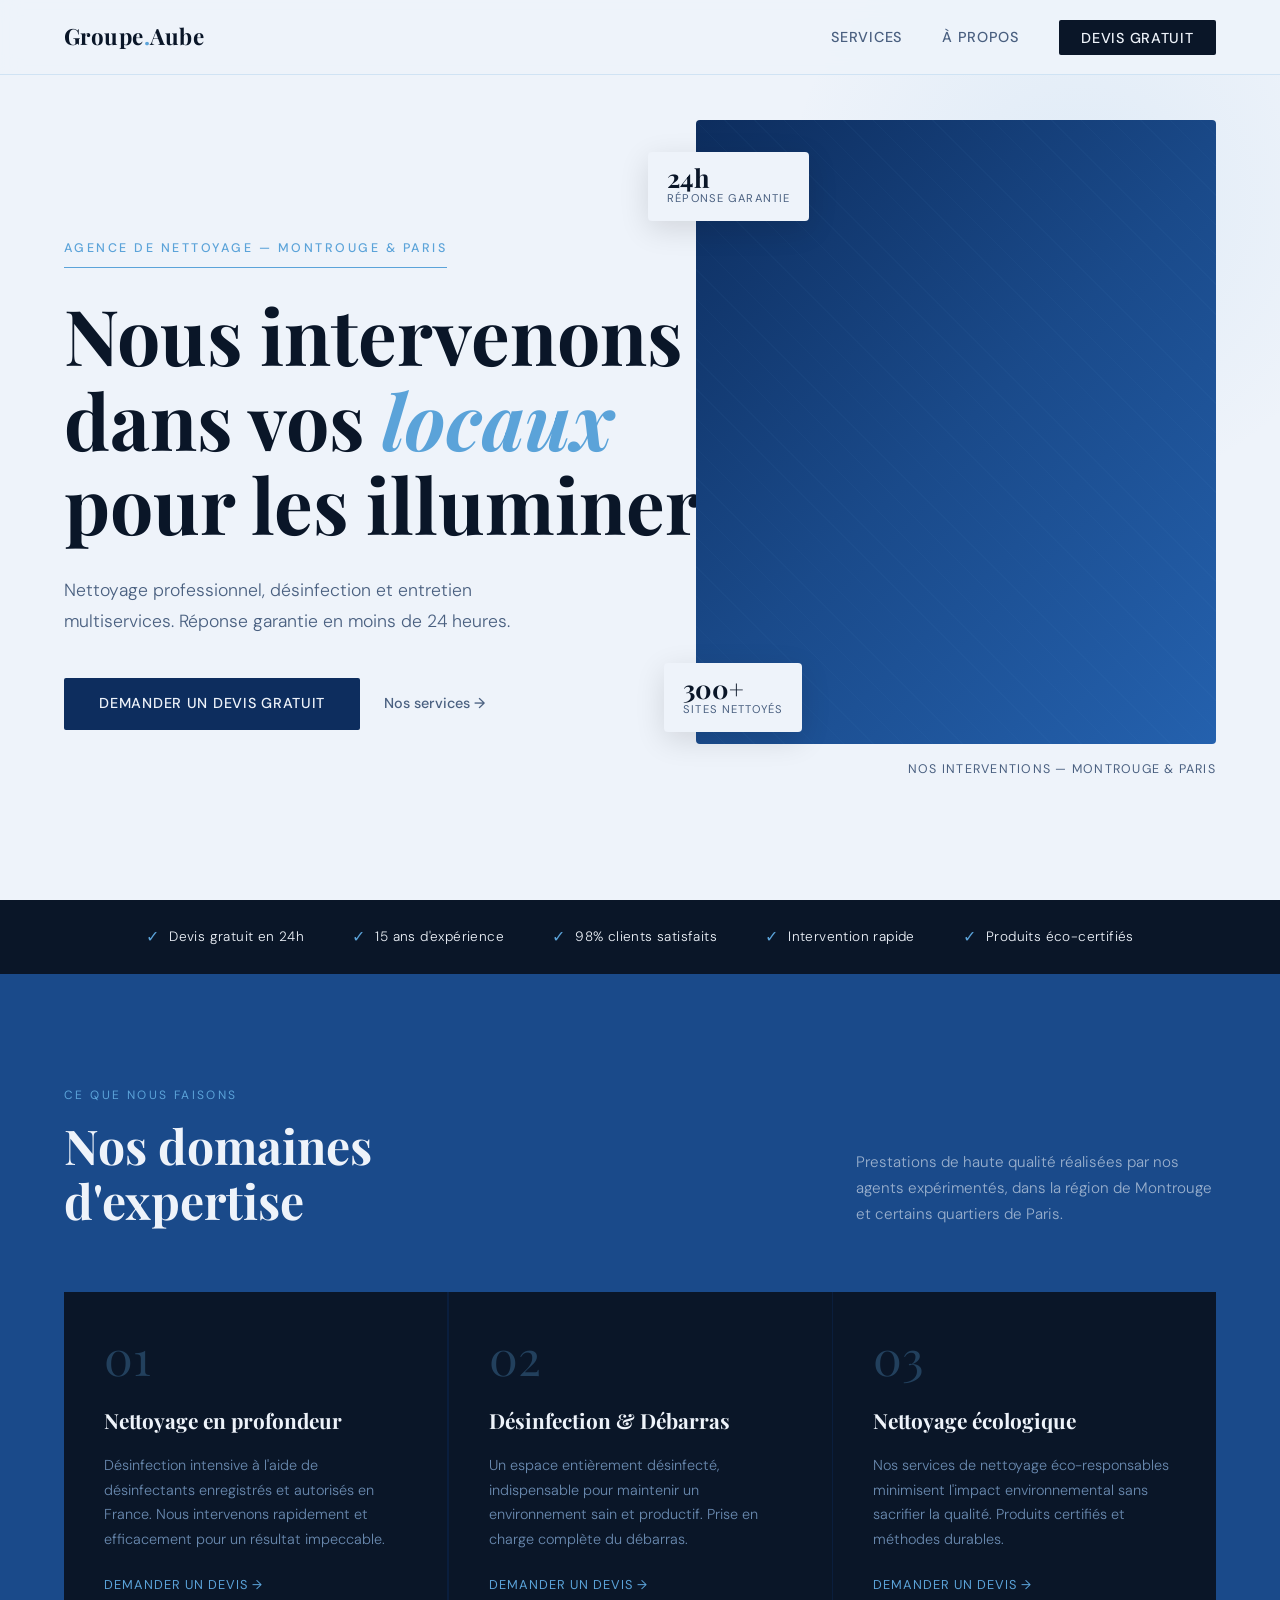
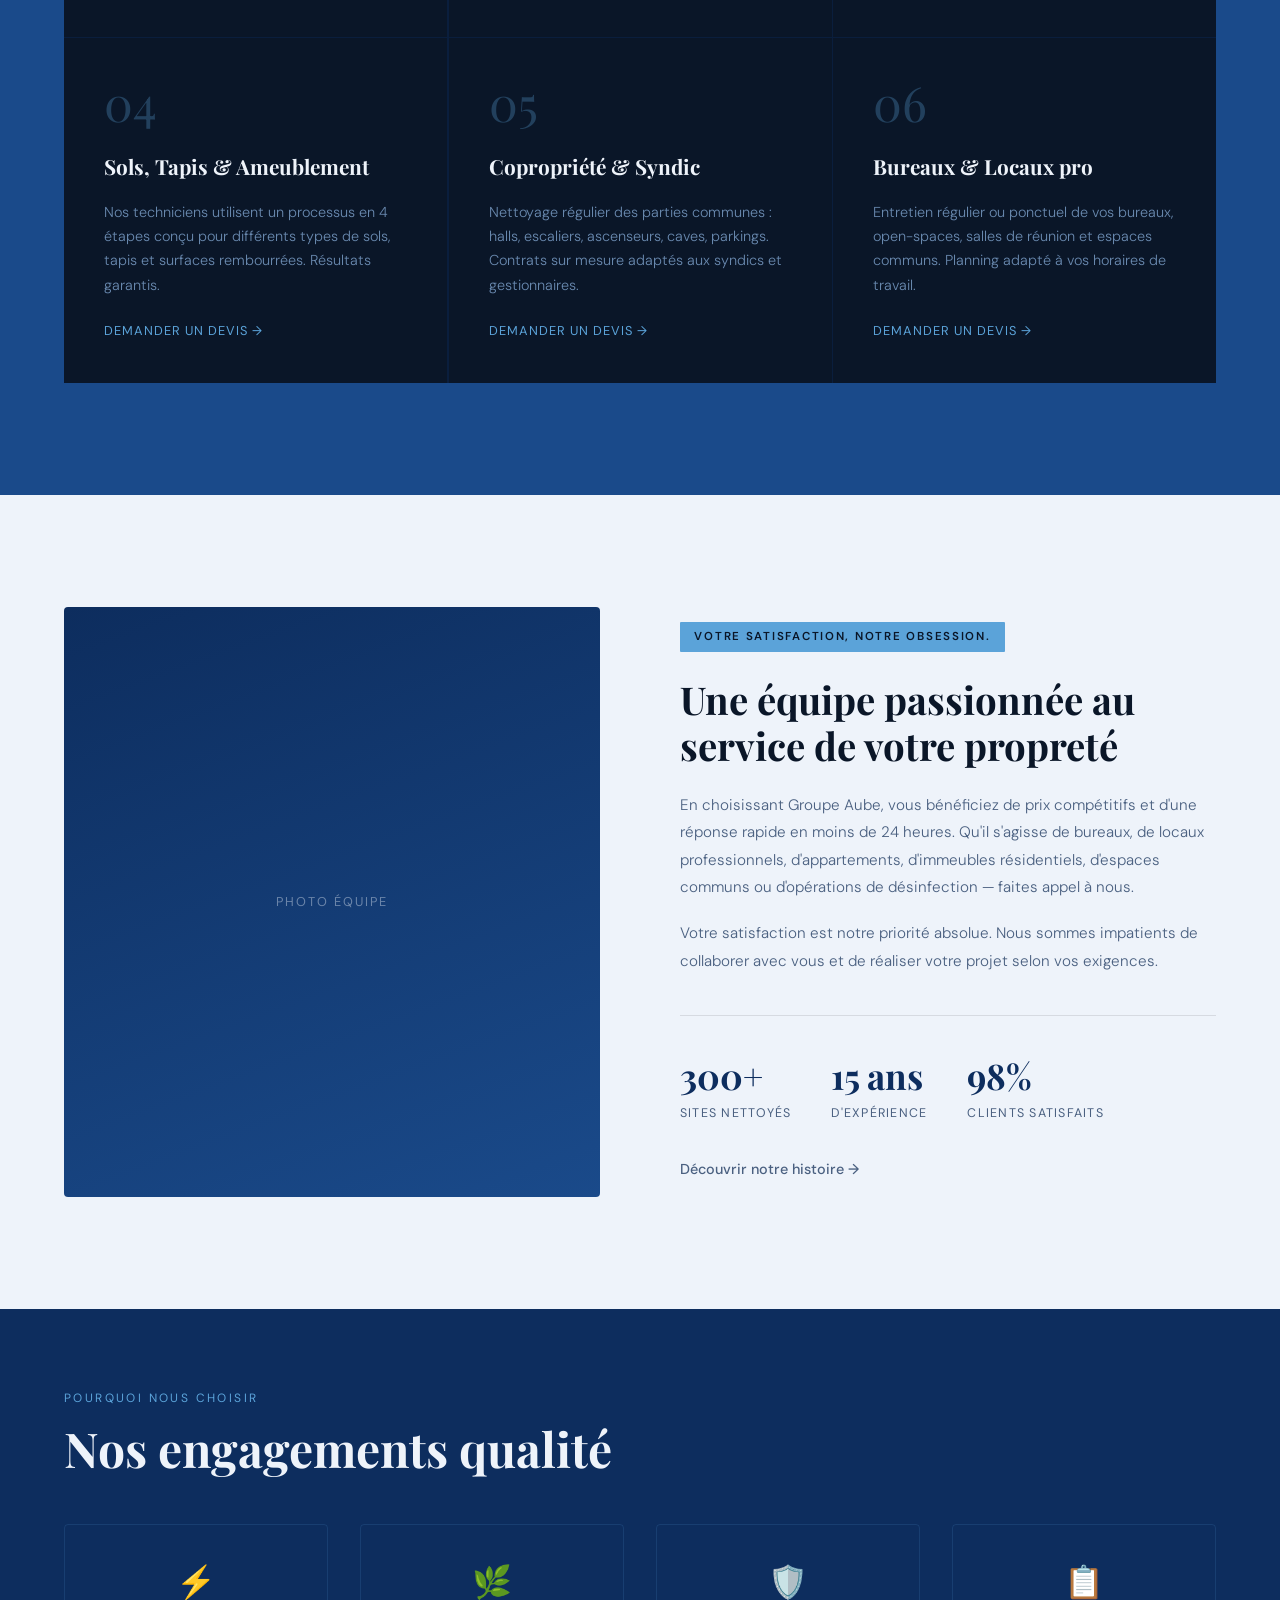
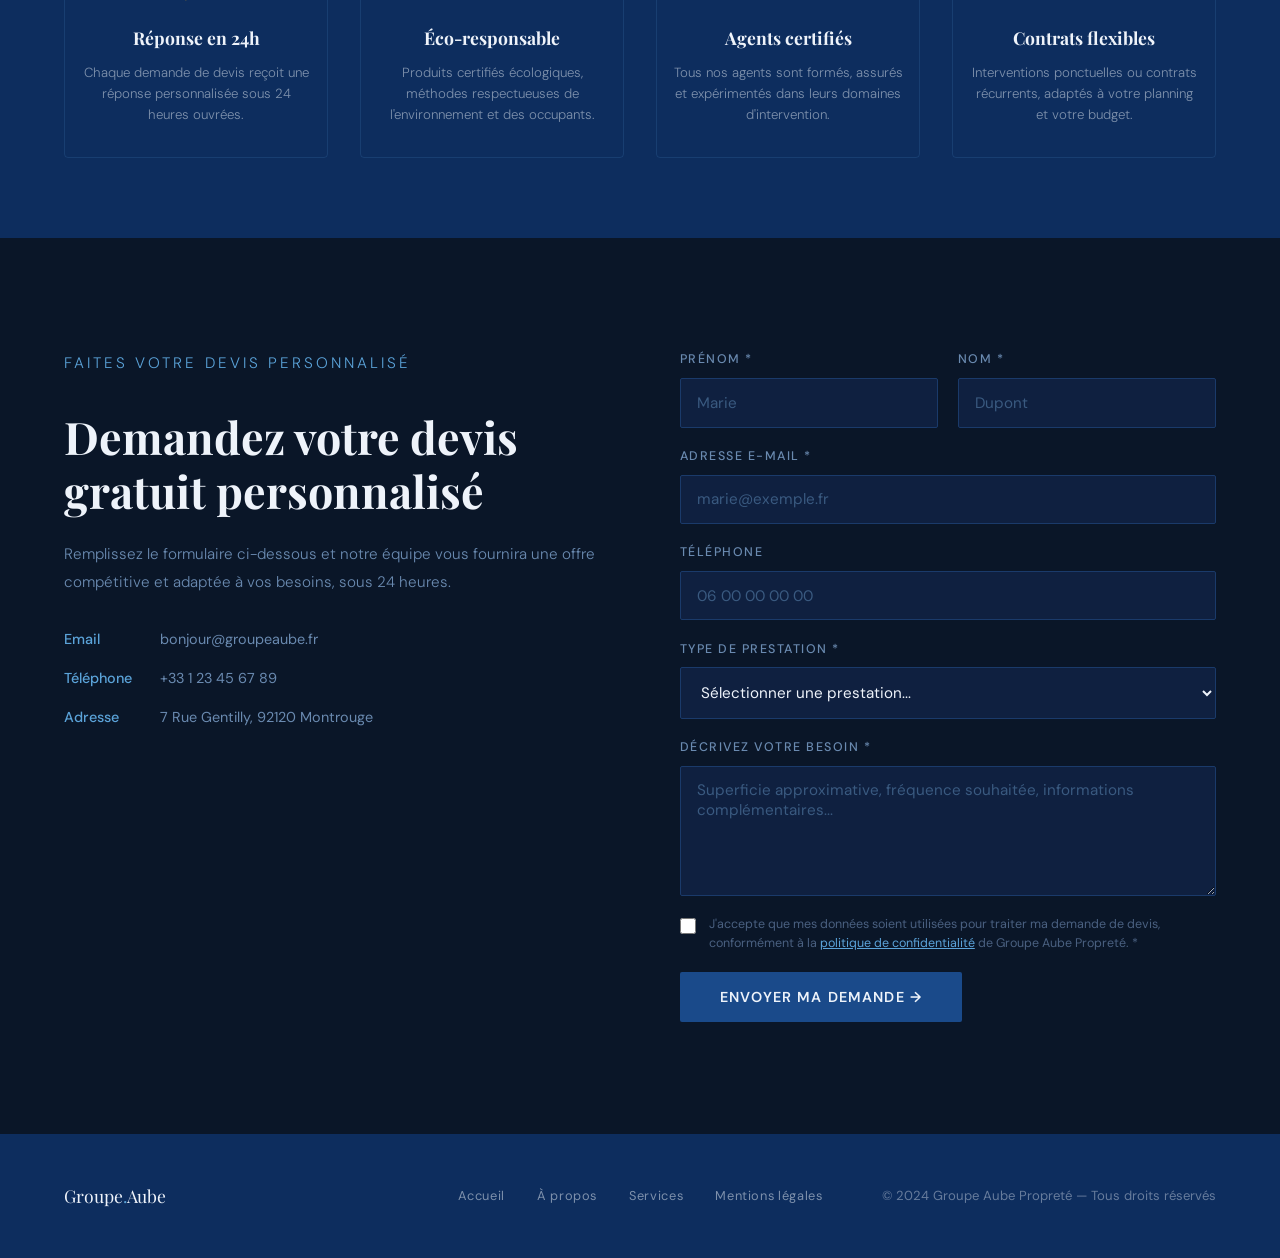
==== commit 681df94a: "Jours 3-4 : contact, merci, mentions légales, SEO, responsive" ====
--- a/index.html
+++ b/index.html
@@ -45,10 +45,9 @@
 
     <!-- Liens de navigation -->
     <ul class="nav-links">
-      <li><a href="#services">Services</a></li>
-      <li><a href="#about">À propos</a></li>
-      <li><a href="about.html">Notre histoire</a></li>
-      <li><a href="#contact" class="nav-cta">Devis gratuit</a></li>
+      <li><a href="services.html">Services</a></li>
+      <li><a href="about.html">À propos</a></li>
+      <li><a href="contact.html" class="nav-cta">Devis gratuit</a></li>
     </ul>
   </nav>
 
@@ -334,7 +333,7 @@
       <li><a href="index.html">Accueil</a></li>
       <li><a href="about.html">À propos</a></li>
       <li><a href="#services">Services</a></li>
-      <li><a href="#">Mentions légales</a></li>
+      <li><a href="mentions-legales.html">Mentions légales</a></li>
     </ul>
     <span class="footer-copy">© 2024 Groupe Aube Propreté — Tous droits réservés</span>
   </footer>
--- a/assets/css/style.css
+++ b/assets/css/style.css
@@ -820,4 +820,827 @@
   footer { grid-template-columns: 1fr; text-align: center; padding: 2rem 1.5rem; gap: 1rem; }
   .footer-copy { text-align: center; }
   .footer-links { flex-wrap: wrap; justify-content: center; }
+}
+/* ============================================================
+   STYLES PAGES INTÉRIEURES (about.html, services.html)
+   Ajouté Jour 2
+   ============================================================ */
+
+/* ── Hero des pages intérieures ── */
+.page-hero {
+  padding: 10rem 4rem 6rem;
+  background: var(--noir);
+  color: var(--creme);
+  position: relative;
+  overflow: hidden;
+}
+
+.page-hero::before {
+  content: '';
+  position: absolute;
+  top: -100px; right: -100px;
+  width: 500px; height: 500px;
+  background: radial-gradient(circle, rgba(91,163,217,0.08) 0%, transparent 70%);
+  pointer-events: none;
+}
+
+.page-hero-label {
+  font-size: 0.75rem;
+  letter-spacing: 0.2em;
+  text-transform: uppercase;
+  color: var(--or);
+  margin-bottom: 1.5rem;
+  display: block;
+}
+
+.page-hero h1 {
+  font-family: 'Playfair Display', serif;
+  font-size: clamp(2.5rem, 5vw, 4rem);
+  line-height: 1.1;
+  max-width: 700px;
+  margin-bottom: 1.5rem;
+}
+
+.page-hero h1 em {
+  font-style: italic;
+  color: var(--or);
+}
+
+.page-hero p {
+  color: #6a8ab0;
+  font-size: 1.1rem;
+  max-width: 550px;
+  font-weight: 300;
+  line-height: 1.8;
+}
+
+/* ── Section Histoire (about.html) ── */
+.histoire {
+  padding: 7rem 4rem;
+  display: grid;
+  grid-template-columns: 1fr 1fr;
+  gap: 5rem;
+  align-items: center;
+}
+
+.histoire-image {
+  position: relative;
+}
+
+.histoire-image .img-main {
+  width: 100%;
+  padding-bottom: 120%;
+  background: linear-gradient(160deg, var(--bleu) 0%, var(--bleu-clair) 100%);
+  border-radius: 4px;
+  position: relative;
+  overflow: hidden;
+}
+
+.histoire-image .img-main::before {
+  content: 'Photo équipe';
+  position: absolute;
+  top: 50%; left: 50%;
+  transform: translate(-50%, -50%);
+  font-size: 0.8rem;
+  letter-spacing: 0.15em;
+  color: rgba(238,243,250,0.4);
+  text-transform: uppercase;
+}
+
+.histoire-image .img-accent {
+  position: absolute;
+  bottom: -2rem;
+  right: -2rem;
+  width: 45%;
+  padding-bottom: 45%;
+  background: var(--or);
+  border-radius: 4px;
+}
+
+.histoire-image .img-accent::before {
+  content: '2006';
+  position: absolute;
+  top: 50%; left: 50%;
+  transform: translate(-50%, -50%);
+  font-family: 'Playfair Display', serif;
+  font-size: 1.8rem;
+  font-weight: 700;
+  color: var(--noir);
+}
+
+.histoire-tag {
+  display: inline-block;
+  background: var(--or);
+  color: var(--noir);
+  font-size: 0.72rem;
+  font-weight: 600;
+  letter-spacing: 0.15em;
+  text-transform: uppercase;
+  padding: 0.35rem 0.9rem;
+  border-radius: 1px;
+  margin-bottom: 1.5rem;
+}
+
+.histoire h2 {
+  font-family: 'Playfair Display', serif;
+  font-size: clamp(1.8rem, 3vw, 2.6rem);
+  line-height: 1.2;
+  margin-bottom: 1.5rem;
+}
+
+.histoire p {
+  color: var(--gris);
+  font-size: 0.95rem;
+  line-height: 1.8;
+  font-weight: 300;
+  margin-bottom: 1.2rem;
+}
+
+/* ── Section Valeurs (about.html) ── */
+.valeurs {
+  padding: 7rem 4rem;
+  background: var(--noir);
+  color: var(--creme);
+}
+
+.valeurs-header {
+  text-align: center;
+  margin-bottom: 4rem;
+}
+
+.valeurs-header h2 {
+  font-family: 'Playfair Display', serif;
+  font-size: clamp(2rem, 4vw, 3rem);
+  margin-top: 0.8rem;
+}
+
+.valeurs-grid {
+  display: grid;
+  grid-template-columns: repeat(3, 1fr);
+  gap: 2rem;
+}
+
+.valeur-card {
+  padding: 2.5rem;
+  border: 1px solid #1a3a6a;
+  border-radius: 4px;
+  transition: border-color 0.3s, transform 0.3s;
+}
+
+.valeur-card:hover {
+  border-color: var(--or);
+  transform: translateY(-4px);
+}
+
+.valeur-number {
+  font-family: 'Playfair Display', serif;
+  font-size: 3rem;
+  color: var(--or);
+  opacity: 0.3;
+  line-height: 1;
+  margin-bottom: 1.5rem;
+}
+
+.valeur-card h3 {
+  font-family: 'Playfair Display', serif;
+  font-size: 1.3rem;
+  margin-bottom: 1rem;
+  color: var(--creme);
+}
+
+.valeur-card p {
+  font-size: 0.9rem;
+  color: #6a8ab0;
+  line-height: 1.7;
+  font-weight: 300;
+}
+
+/* ── Section Équipe (about.html) ── */
+.equipe {
+  padding: 7rem 4rem;
+  background: var(--creme);
+}
+
+.equipe-header {
+  margin-bottom: 4rem;
+}
+
+.equipe-header h2 {
+  font-family: 'Playfair Display', serif;
+  font-size: clamp(2rem, 4vw, 3rem);
+  margin-top: 0.5rem;
+}
+
+.equipe-grid {
+  display: grid;
+  grid-template-columns: repeat(4, 1fr);
+  gap: 2rem;
+}
+
+.membre-card {
+  text-align: center;
+  transition: transform 0.3s;
+}
+
+.membre-card:hover { transform: translateY(-4px); }
+
+.membre-photo {
+  width: 100%;
+  padding-bottom: 100%;
+  background: linear-gradient(160deg, var(--bleu) 0%, var(--bleu-clair) 100%);
+  border-radius: 4px;
+  position: relative;
+  margin-bottom: 1.2rem;
+  overflow: hidden;
+}
+
+.membre-photo::before {
+  content: 'Photo';
+  position: absolute;
+  top: 50%; left: 50%;
+  transform: translate(-50%, -50%);
+  font-size: 0.75rem;
+  letter-spacing: 0.1em;
+  color: rgba(238,243,250,0.4);
+  text-transform: uppercase;
+}
+
+.membre-nom {
+  font-family: 'Playfair Display', serif;
+  font-size: 1.1rem;
+  margin-bottom: 0.3rem;
+  color: var(--noir);
+}
+
+.membre-role {
+  font-size: 0.82rem;
+  color: var(--or);
+  letter-spacing: 0.1em;
+  text-transform: uppercase;
+}
+
+/* ── Chiffres clés (about.html) ── */
+.chiffres {
+  padding: 5rem 4rem;
+  background: var(--bleu-clair);
+}
+
+.chiffres-grid {
+  display: grid;
+  grid-template-columns: repeat(4, 1fr);
+  gap: 2rem;
+  text-align: center;
+}
+
+.chiffre-value {
+  font-family: 'Playfair Display', serif;
+  font-size: 3rem;
+  font-weight: 700;
+  color: var(--creme);
+  line-height: 1;
+  margin-bottom: 0.5rem;
+}
+
+.chiffre-label {
+  font-size: 0.82rem;
+  color: rgba(238,243,250,0.6);
+  text-transform: uppercase;
+  letter-spacing: 0.1em;
+}
+
+/* ── Page Services ── */
+.services-page {
+  padding: 7rem 4rem;
+  background: var(--creme);
+}
+
+.services-page-grid {
+  display: grid;
+  grid-template-columns: repeat(2, 1fr);
+  gap: 2rem;
+  margin-top: 4rem;
+}
+
+.service-detail-card {
+  background: var(--blanc);
+  border: 1px solid rgba(91,163,217,0.15);
+  border-radius: 4px;
+  padding: 3rem;
+  transition: border-color 0.3s, transform 0.3s, box-shadow 0.3s;
+  position: relative;
+  overflow: hidden;
+}
+
+.service-detail-card::before {
+  content: '';
+  position: absolute;
+  top: 0; left: 0;
+  width: 3px; height: 0;
+  background: var(--or);
+  transition: height 0.4s;
+}
+
+.service-detail-card:hover::before { height: 100%; }
+
+.service-detail-card:hover {
+  border-color: var(--or);
+  transform: translateY(-4px);
+  box-shadow: 0 12px 40px rgba(91,163,217,0.12);
+}
+
+.service-detail-icon {
+  font-size: 2.5rem;
+  margin-bottom: 1.5rem;
+  display: block;
+}
+
+.service-detail-card h3 {
+  font-family: 'Playfair Display', serif;
+  font-size: 1.4rem;
+  margin-bottom: 1rem;
+  color: var(--noir);
+}
+
+.service-detail-card p {
+  color: var(--gris);
+  font-size: 0.92rem;
+  line-height: 1.8;
+  font-weight: 300;
+  margin-bottom: 1.5rem;
+}
+
+.service-detail-list {
+  list-style: none;
+  display: flex;
+  flex-direction: column;
+  gap: 0.5rem;
+  margin-bottom: 2rem;
+}
+
+.service-detail-list li {
+  font-size: 0.85rem;
+  color: var(--gris);
+  padding-left: 1.2rem;
+  position: relative;
+}
+
+.service-detail-list li::before {
+  content: '→';
+  position: absolute;
+  left: 0;
+  color: var(--or);
+  font-size: 0.8rem;
+}
+
+/* ── CTA section (partagée) ── */
+.cta-section {
+  padding: 7rem 4rem;
+  text-align: center;
+  background: var(--creme);
+}
+
+.cta-section h2 {
+  font-family: 'Playfair Display', serif;
+  font-size: clamp(2rem, 4vw, 3rem);
+  margin-bottom: 1.5rem;
+}
+
+.cta-section p {
+  color: var(--gris);
+  font-size: 1.05rem;
+  max-width: 500px;
+  margin: 0 auto 2.5rem;
+  font-weight: 300;
+}
+
+/* ── Responsive Jour 2 ── */
+@media (max-width: 900px) {
+  .page-hero { padding: 7rem 1.5rem 4rem; }
+  .histoire { grid-template-columns: 1fr; gap: 3rem; padding: 4rem 1.5rem; }
+  .histoire-image .img-accent { display: none; }
+  .valeurs { padding: 4rem 1.5rem; }
+  .valeurs-grid { grid-template-columns: 1fr; }
+  .equipe { padding: 4rem 1.5rem; }
+  .equipe-grid { grid-template-columns: repeat(2, 1fr); }
+  .chiffres { padding: 3rem 1.5rem; }
+  .chiffres-grid { grid-template-columns: repeat(2, 1fr); }
+  .services-page { padding: 4rem 1.5rem; }
+  .services-page-grid { grid-template-columns: 1fr; }
+  .cta-section { padding: 4rem 1.5rem; }
+}
+/* ============================================================
+   STYLES PAGE CONTACT & MERCI
+   Ajouté Jour 3
+   ============================================================ */
+
+/* ── Page contact hero spécifique ── */
+.contact-page-hero {
+  padding: 10rem 4rem 5rem;
+  background: var(--noir);
+  color: var(--creme);
+  position: relative;
+  overflow: hidden;
+  display: grid;
+  grid-template-columns: 1fr 1fr;
+  gap: 5rem;
+  align-items: center;
+}
+
+.contact-page-hero::before {
+  content: '';
+  position: absolute;
+  top: -100px; right: -100px;
+  width: 500px; height: 500px;
+  background: radial-gradient(circle, rgba(91,163,217,0.08) 0%, transparent 70%);
+  pointer-events: none;
+}
+
+.contact-page-hero-text { position: relative; z-index: 1; }
+
+.contact-page-hero-text .page-hero-label {
+  font-size: 0.75rem;
+  letter-spacing: 0.2em;
+  text-transform: uppercase;
+  color: var(--or);
+  margin-bottom: 1.5rem;
+  display: block;
+}
+
+.contact-page-hero-text h1 {
+  font-family: 'Playfair Display', serif;
+  font-size: clamp(2.2rem, 4vw, 3.5rem);
+  line-height: 1.15;
+  margin-bottom: 1.5rem;
+  color: var(--creme);
+}
+
+.contact-page-hero-text h1 em {
+  font-style: italic;
+  color: var(--or);
+}
+
+.contact-page-hero-text p {
+  color: #6a8ab0;
+  font-size: 1rem;
+  font-weight: 300;
+  line-height: 1.8;
+  margin-bottom: 2rem;
+}
+
+/* Infos de contact dans le hero */
+.hero-contact-details {
+  display: flex;
+  flex-direction: column;
+  gap: 1.2rem;
+  margin-top: 2rem;
+  padding-top: 2rem;
+  border-top: 1px solid #1a3a6a;
+}
+
+.hero-contact-item {
+  display: flex;
+  align-items: center;
+  gap: 1rem;
+  color: #6a8ab0;
+  font-size: 0.9rem;
+}
+
+.hero-contact-icon {
+  width: 36px; height: 36px;
+  background: #0f2040;
+  border: 1px solid #1a3a6a;
+  border-radius: 4px;
+  display: flex;
+  align-items: center;
+  justify-content: center;
+  font-size: 1rem;
+  flex-shrink: 0;
+}
+
+.hero-contact-item strong {
+  display: block;
+  color: var(--or);
+  font-size: 0.72rem;
+  letter-spacing: 0.1em;
+  text-transform: uppercase;
+  margin-bottom: 0.1rem;
+}
+
+/* Formulaire dans le hero contact */
+.contact-page-form-wrapper {
+  position: relative;
+  z-index: 1;
+  background: rgba(15, 32, 64, 0.6);
+  border: 1px solid #1a3a6a;
+  border-radius: 4px;
+  padding: 2.5rem;
+  backdrop-filter: blur(10px);
+}
+
+.contact-page-form-wrapper h2 {
+  font-family: 'Playfair Display', serif;
+  font-size: 1.4rem;
+  color: var(--creme);
+  margin-bottom: 1.8rem;
+  padding-bottom: 1rem;
+  border-bottom: 1px solid #1a3a6a;
+}
+
+/* ── Étapes du formulaire (indicateur de progression) ── */
+.form-steps {
+  display: flex;
+  gap: 0;
+  margin-bottom: 2rem;
+  position: relative;
+}
+
+.form-steps::before {
+  content: '';
+  position: absolute;
+  top: 14px; left: 14px; right: 14px;
+  height: 1px;
+  background: #1a3a6a;
+  z-index: 0;
+}
+
+.form-step {
+  display: flex;
+  flex-direction: column;
+  align-items: center;
+  gap: 0.4rem;
+  flex: 1;
+  position: relative;
+  z-index: 1;
+}
+
+.step-circle {
+  width: 28px; height: 28px;
+  border-radius: 50%;
+  background: #0f2040;
+  border: 1px solid #1a3a6a;
+  display: flex;
+  align-items: center;
+  justify-content: center;
+  font-size: 0.75rem;
+  color: #4a6080;
+  font-weight: 600;
+  transition: all 0.3s;
+}
+
+.form-step.active .step-circle {
+  background: var(--or);
+  border-color: var(--or);
+  color: var(--noir);
+}
+
+.form-step.done .step-circle {
+  background: #1a4a8a;
+  border-color: var(--or);
+  color: var(--or);
+}
+
+.step-label {
+  font-size: 0.65rem;
+  color: #4a6080;
+  text-transform: uppercase;
+  letter-spacing: 0.08em;
+  text-align: center;
+}
+
+.form-step.active .step-label { color: var(--or); }
+
+/* Panneau de chaque étape */
+.form-panel { display: none; }
+.form-panel.active { display: block; }
+
+/* Boutons navigation formulaire */
+.form-nav-btns {
+  display: flex;
+  justify-content: space-between;
+  align-items: center;
+  margin-top: 1.5rem;
+  gap: 1rem;
+}
+
+.btn-next, .btn-prev {
+  padding: 0.85rem 1.8rem;
+  font-family: 'DM Sans', sans-serif;
+  font-size: 0.85rem;
+  font-weight: 600;
+  letter-spacing: 0.08em;
+  text-transform: uppercase;
+  border-radius: 2px;
+  cursor: pointer;
+  border: none;
+  transition: background 0.3s, transform 0.2s;
+}
+
+.btn-next {
+  background: var(--or);
+  color: var(--noir);
+  margin-left: auto;
+}
+
+.btn-next:hover { background: var(--or-clair); transform: translateY(-2px); }
+
+.btn-prev {
+  background: transparent;
+  color: #6a8ab0;
+  border: 1px solid #1a3a6a;
+}
+
+.btn-prev:hover { border-color: var(--or); color: var(--or); }
+
+/* ── Page Merci ── */
+.merci-section {
+  min-height: 100vh;
+  display: flex;
+  align-items: center;
+  justify-content: center;
+  background: var(--creme);
+  padding: 8rem 4rem;
+  text-align: center;
+}
+
+.merci-content {
+  max-width: 600px;
+}
+
+.merci-icon {
+  width: 80px; height: 80px;
+  background: var(--bleu);
+  border-radius: 50%;
+  display: flex;
+  align-items: center;
+  justify-content: center;
+  font-size: 2rem;
+  margin: 0 auto 2rem;
+}
+
+.merci-content h1 {
+  font-family: 'Playfair Display', serif;
+  font-size: clamp(2rem, 4vw, 3rem);
+  color: var(--noir);
+  margin-bottom: 1rem;
+}
+
+.merci-content h1 em { color: var(--or); font-style: italic; }
+
+.merci-content p {
+  color: var(--gris);
+  font-size: 1rem;
+  line-height: 1.8;
+  font-weight: 300;
+  margin-bottom: 2rem;
+}
+
+.merci-details {
+  background: var(--blanc);
+  border: 1px solid rgba(91,163,217,0.15);
+  border-radius: 4px;
+  padding: 1.5rem 2rem;
+  margin: 2rem 0;
+  text-align: left;
+  display: flex;
+  flex-direction: column;
+  gap: 0.8rem;
+}
+
+.merci-detail-item {
+  display: flex;
+  align-items: center;
+  gap: 0.8rem;
+  font-size: 0.88rem;
+  color: var(--gris);
+}
+
+.merci-detail-item span:first-child { color: var(--or); font-size: 1rem; }
+
+/* ── Responsive Jour 3 ── */
+/* ========================
+   RESPONSIVE COMPLET — Mobile First
+   Tout ce qui concerne les écrans < 900px
+======================== */
+@media (max-width: 900px) {
+
+  /* ── Navigation ── */
+  nav { padding: 1rem 1.5rem; }
+  nav.scrolled { padding: 0.8rem 1.5rem; }
+
+  .nav-links {
+    display: none;
+    position: absolute;
+    top: 100%; left: 0; right: 0;
+    background: rgba(238, 243, 250, 0.98);
+    backdrop-filter: blur(10px);
+    flex-direction: column;
+    padding: 1.5rem;
+    gap: 1.2rem;
+    border-bottom: 1px solid rgba(91,163,217,0.2);
+    box-shadow: 0 8px 20px rgba(0,0,0,0.08);
+  }
+
+  .nav-links.open { display: flex; }
+  .nav-toggle { display: flex; }
+
+  /* ── Hero accueil ── */
+  .hero {
+    flex-direction: column;
+    padding: 6rem 1.5rem 3rem;
+    min-height: auto;
+  }
+
+  .hero-content { max-width: 100%; }
+
+  .hero-image {
+    position: relative;
+    right: auto; top: auto;
+    transform: none;
+    width: 100%;
+    max-width: 100%;
+    margin-top: 2rem;
+  }
+
+  .hero-badge.badge-top { top: 1rem; left: 0; }
+  .hero-badge.badge-bottom { bottom: 1rem; left: 0; }
+
+  /* ── Trust bar ── */
+  .trust-bar {
+    padding: 1.2rem 1.5rem;
+    gap: 1rem;
+    justify-content: flex-start;
+    overflow-x: auto;
+  }
+
+  .trust-item { flex-shrink: 0; }
+
+  /* ── Services accueil ── */
+  .services { padding: 4rem 1.5rem; }
+  .services-grid { grid-template-columns: 1fr; gap: 1px; }
+  .section-header { flex-direction: column; align-items: flex-start; gap: 1rem; }
+  .section-desc { max-width: 100%; }
+
+  /* ── About accueil ── */
+  .about { grid-template-columns: 1fr; gap: 2rem; padding: 4rem 1.5rem; }
+  .about-stats { gap: 1.5rem; flex-wrap: wrap; }
+
+  /* ── Réassurance ── */
+  .reassurance { padding: 3rem 1.5rem; }
+  .reassurance-grid { grid-template-columns: repeat(2, 1fr); gap: 1rem; }
+
+  /* ── Contact accueil ── */
+  .contact { grid-template-columns: 1fr; gap: 2.5rem; padding: 4rem 1.5rem; }
+  .form-row { grid-template-columns: 1fr; }
+
+  /* ── Footer ── */
+  footer {
+    grid-template-columns: 1fr;
+    text-align: center;
+    padding: 2rem 1.5rem;
+    gap: 1rem;
+  }
+  .footer-copy { text-align: center; }
+  .footer-links { flex-wrap: wrap; justify-content: center; }
+
+  /* ── Pages intérieures ── */
+  .page-hero { padding: 7rem 1.5rem 4rem; }
+
+  .histoire { grid-template-columns: 1fr; gap: 3rem; padding: 4rem 1.5rem; }
+  .histoire-image .img-accent { display: none; }
+
+  .valeurs { padding: 4rem 1.5rem; }
+  .valeurs-grid { grid-template-columns: 1fr; gap: 1rem; }
+
+  .equipe { padding: 4rem 1.5rem; }
+  .equipe-grid { grid-template-columns: repeat(2, 1fr); gap: 1rem; }
+
+  .chiffres { padding: 3rem 1.5rem; }
+  .chiffres-grid { grid-template-columns: repeat(2, 1fr); gap: 1rem; }
+
+  .services-page { padding: 4rem 1.5rem; }
+  .services-page-grid { grid-template-columns: 1fr; }
+
+  .cta-section { padding: 4rem 1.5rem; }
+
+  /* ── Contact page ── */
+  .contact-page-hero {
+    grid-template-columns: 1fr;
+    gap: 2.5rem;
+    padding: 7rem 1.5rem 3rem;
+  }
+
+  .contact-page-form-wrapper { padding: 1.5rem; }
+  .step-label { font-size: 0.55rem; }
+
+  /* ── Merci page ── */
+  .merci-section { padding: 6rem 1.5rem; }
+}
+
+/* Très petits écrans */
+@media (max-width: 480px) {
+  .hero h1 { font-size: 2.2rem; }
+  .reassurance-grid { grid-template-columns: 1fr; }
+  .equipe-grid { grid-template-columns: 1fr; }
+  .chiffres-grid { grid-template-columns: repeat(2, 1fr); }
+  .hero-btns { flex-direction: column; align-items: flex-start; }
 }
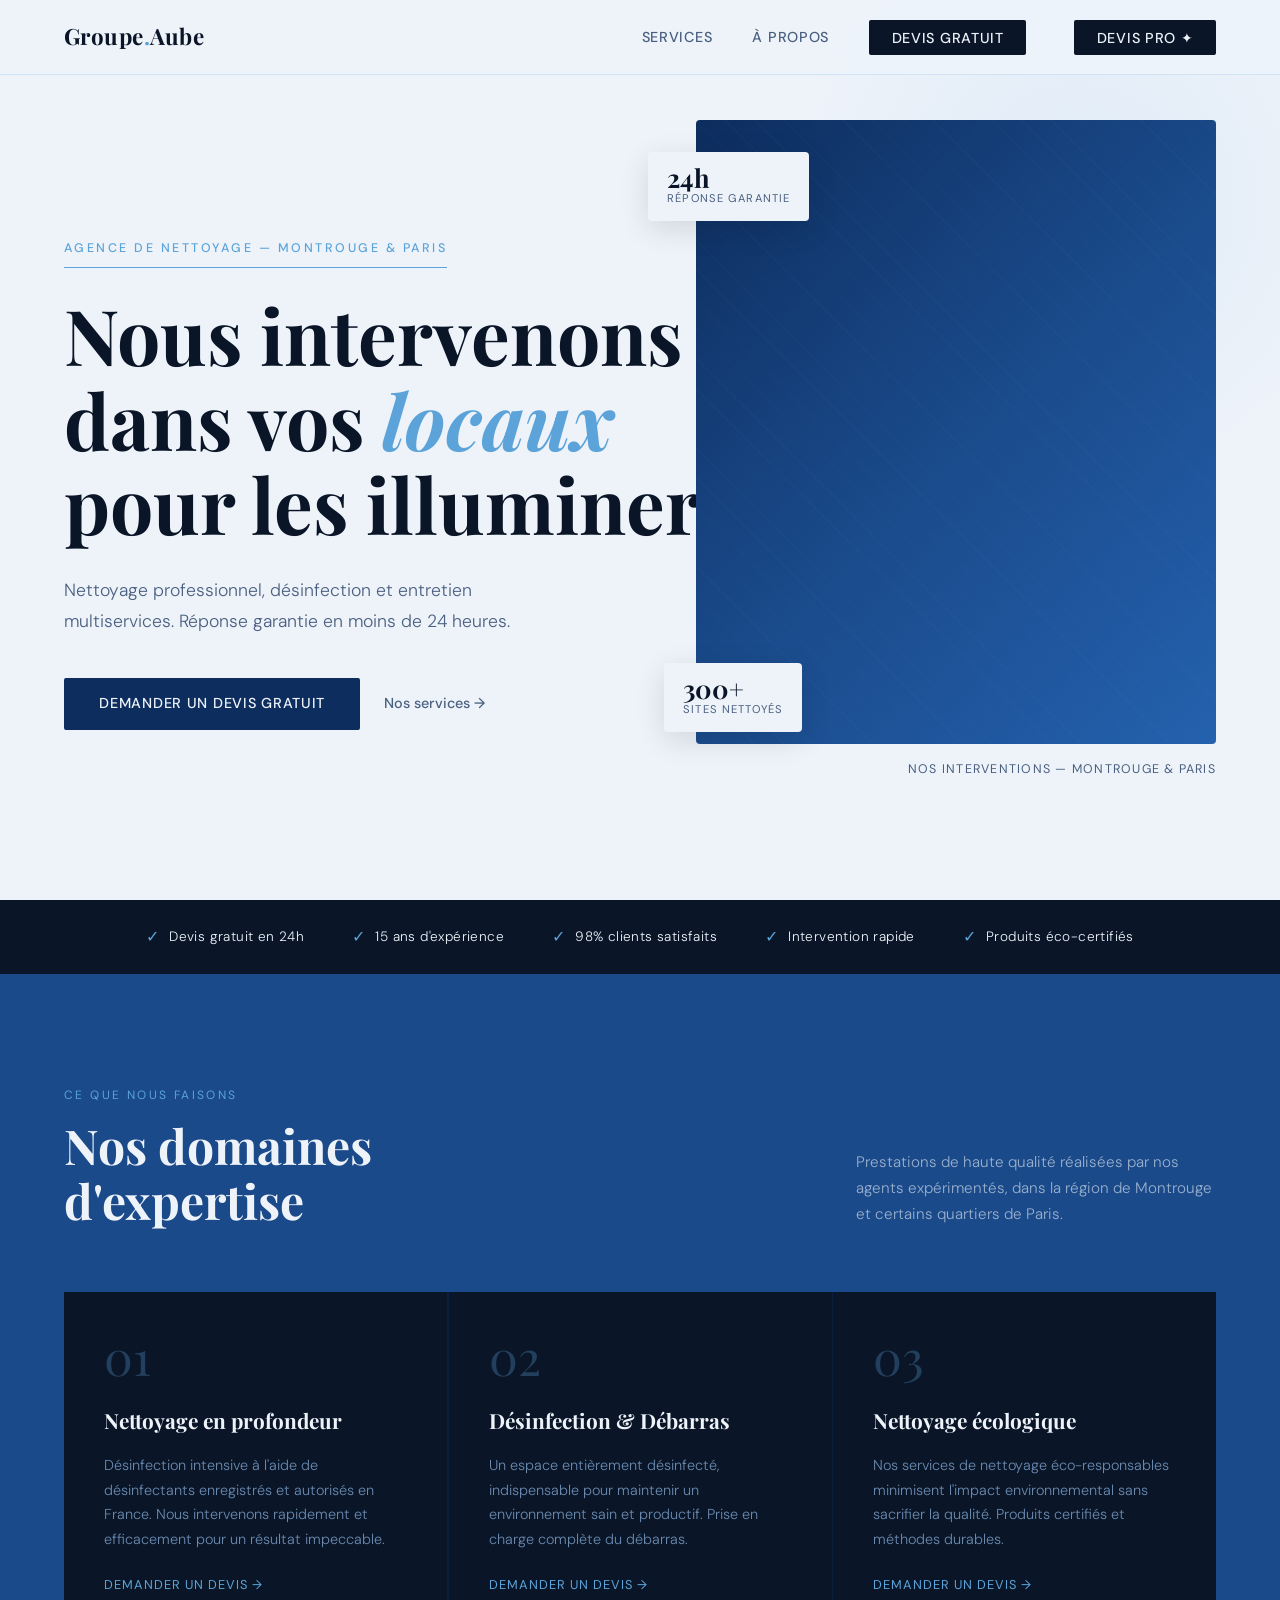
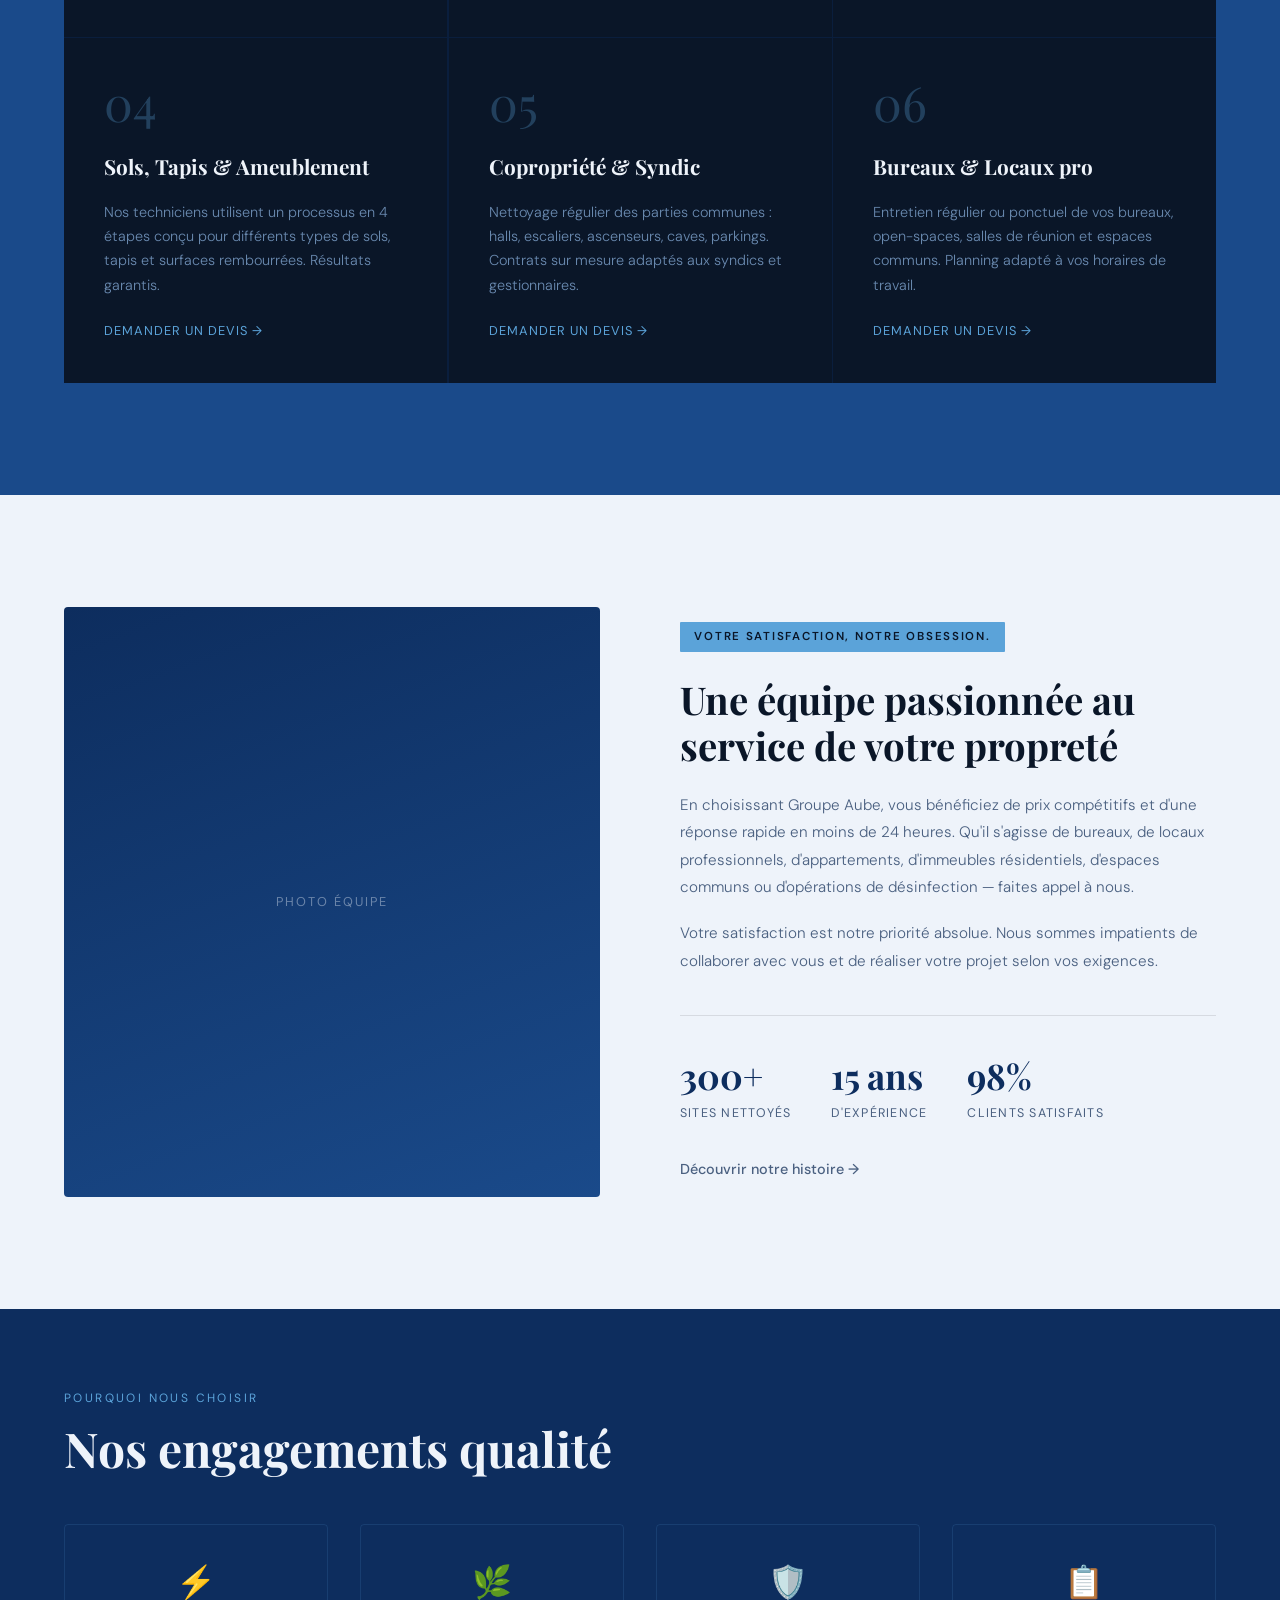
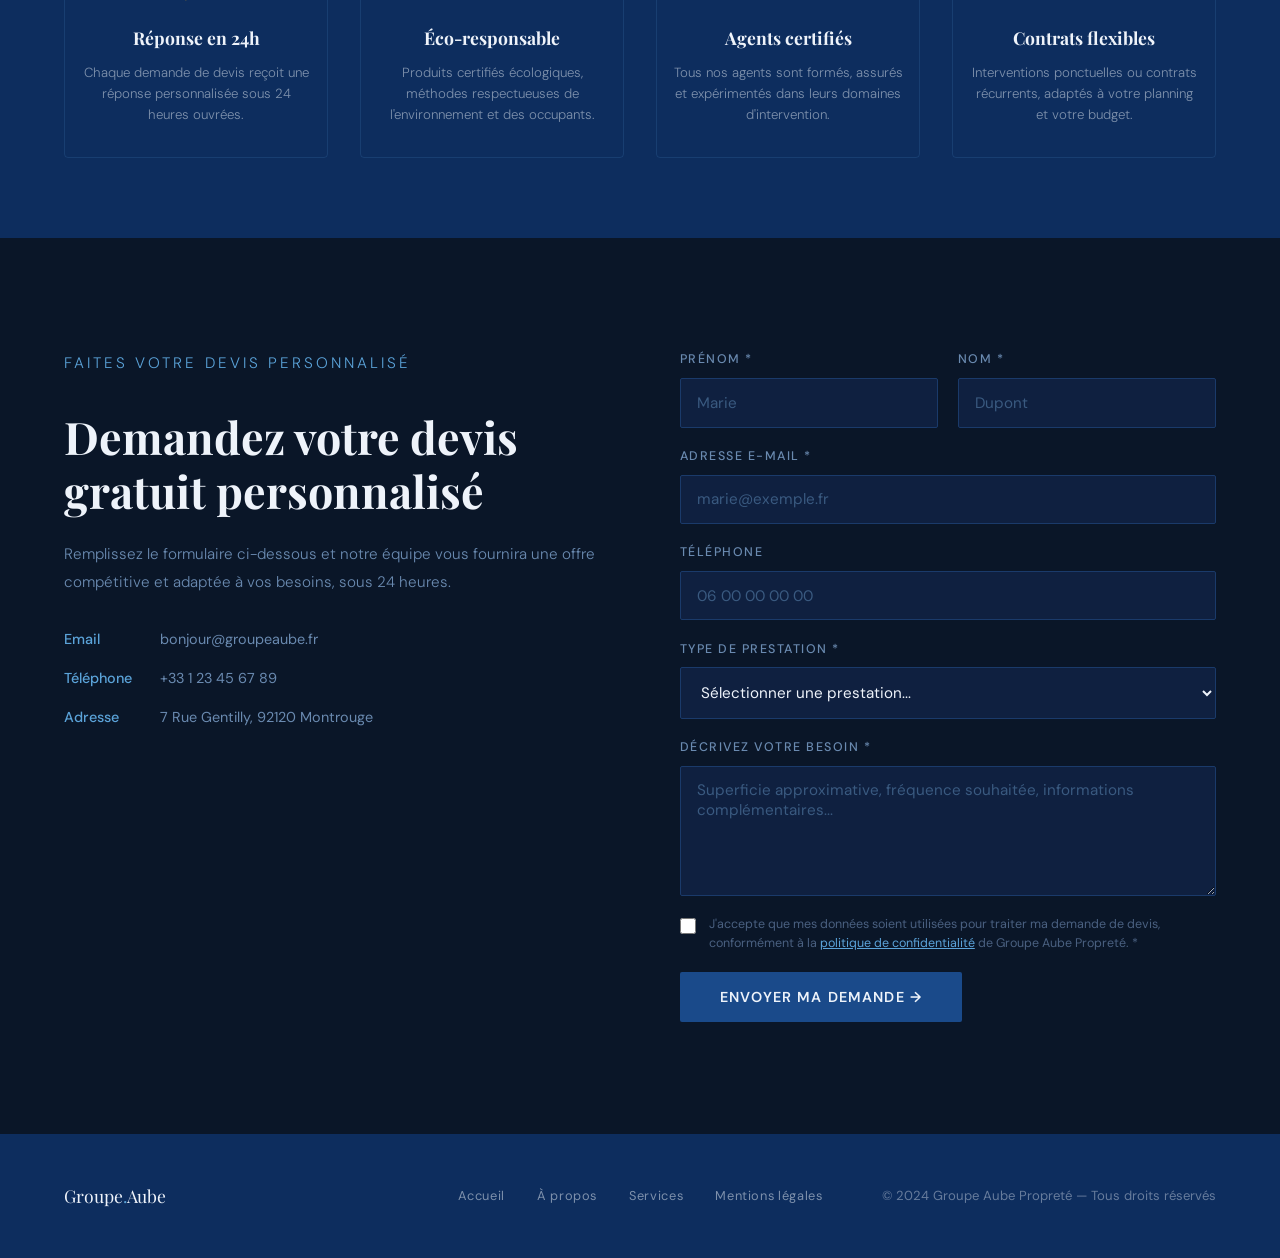
==== commit 8d619891: "Jour 5 : devis-pro.php, calculateur prix, galerie avant/après, RDV + BDD MySQL" ====
--- a/index.html
+++ b/index.html
@@ -48,6 +48,7 @@
       <li><a href="services.html">Services</a></li>
       <li><a href="about.html">À propos</a></li>
       <li><a href="contact.html" class="nav-cta">Devis gratuit</a></li>
+      <li><a href="devis-pro.php" class="nav-cta" style="margin-left:0.5rem; background:var(--or); color:var(--noir);">Devis Pro ✦</a></li>
     </ul>
   </nav>
 
--- a/assets/css/style.css
+++ b/assets/css/style.css
@@ -1643,4 +1643,566 @@
   .equipe-grid { grid-template-columns: 1fr; }
   .chiffres-grid { grid-template-columns: repeat(2, 1fr); }
   .hero-btns { flex-direction: column; align-items: flex-start; }
+}
+
+/* ============================================================
+   STYLES PAGE DEVIS-PRO — Thème immersif bleu nuit
+   Ajouté Jour 5
+   ============================================================ */
+
+/* ── Variables supplémentaires thème nuit ── */
+:root {
+  --nuit:        #050d1a;
+  --nuit-clair:  #0a1628;
+  --nuit-accent: #0d2145;
+  --etoile:      #7ab8e8;
+  --vert-ok:     #2ecc71;
+}
+
+/* ── Navigation thème nuit ── */
+.nav-nuit {
+  background: rgba(5, 13, 26, 0.95) !important;
+  border-bottom: 1px solid rgba(91,163,217,0.15) !important;
+}
+
+.nav-nuit .nav-logo { color: var(--creme) !important; }
+.nav-nuit .nav-links a { color: rgba(238,243,250,0.6) !important; }
+.nav-nuit .nav-links a:hover { color: var(--or) !important; }
+.nav-nuit .nav-toggle span { background: var(--creme) !important; }
+
+/* ── Hero immersif ── */
+.hero-nuit {
+  min-height: 100vh;
+  background: var(--nuit);
+  position: relative;
+  overflow: hidden;
+  display: flex;
+  align-items: center;
+  justify-content: center;
+  text-align: center;
+  padding: 8rem 4rem 4rem;
+}
+
+/* Étoiles animées en arrière-plan */
+.hero-nuit::before {
+  content: '';
+  position: absolute;
+  inset: 0;
+  background-image:
+    radial-gradient(1px 1px at 10% 20%, rgba(122,184,232,0.8) 0%, transparent 100%),
+    radial-gradient(1px 1px at 25% 60%, rgba(122,184,232,0.6) 0%, transparent 100%),
+    radial-gradient(1px 1px at 40% 15%, rgba(238,243,250,0.7) 0%, transparent 100%),
+    radial-gradient(1px 1px at 55% 80%, rgba(122,184,232,0.5) 0%, transparent 100%),
+    radial-gradient(1px 1px at 70% 35%, rgba(238,243,250,0.8) 0%, transparent 100%),
+    radial-gradient(1px 1px at 85% 65%, rgba(122,184,232,0.6) 0%, transparent 100%),
+    radial-gradient(1px 1px at 92% 10%, rgba(238,243,250,0.7) 0%, transparent 100%),
+    radial-gradient(2px 2px at 15% 85%, rgba(91,163,217,0.4) 0%, transparent 100%),
+    radial-gradient(2px 2px at 60% 50%, rgba(91,163,217,0.3) 0%, transparent 100%),
+    radial-gradient(1px 1px at 78% 90%, rgba(238,243,250,0.5) 0%, transparent 100%);
+  animation: scintiller 6s ease-in-out infinite alternate;
+}
+
+@keyframes scintiller {
+  from { opacity: 0.6; transform: scale(1); }
+  to   { opacity: 1;   transform: scale(1.02); }
+}
+
+/* Halo central */
+.hero-nuit::after {
+  content: '';
+  position: absolute;
+  top: 50%; left: 50%;
+  transform: translate(-50%, -50%);
+  width: 600px; height: 600px;
+  background: radial-gradient(circle, rgba(91,163,217,0.08) 0%, transparent 70%);
+  pointer-events: none;
+}
+
+.hero-nuit-content {
+  position: relative;
+  z-index: 2;
+  max-width: 800px;
+}
+
+.hero-nuit-badge {
+  display: inline-flex;
+  align-items: center;
+  gap: 0.5rem;
+  background: rgba(91,163,217,0.1);
+  border: 1px solid rgba(91,163,217,0.3);
+  color: var(--or);
+  font-size: 0.75rem;
+  letter-spacing: 0.2em;
+  text-transform: uppercase;
+  padding: 0.5rem 1.2rem;
+  border-radius: 50px;
+  margin-bottom: 2rem;
+}
+
+.hero-nuit h1 {
+  font-family: 'Playfair Display', serif;
+  font-size: clamp(2.5rem, 6vw, 5rem);
+  line-height: 1.1;
+  color: var(--creme);
+  margin-bottom: 1.5rem;
+}
+
+.hero-nuit h1 em {
+  font-style: italic;
+  color: var(--or);
+  display: block;
+}
+
+.hero-nuit p {
+  color: rgba(238,243,250,0.6);
+  font-size: 1.1rem;
+  font-weight: 300;
+  line-height: 1.8;
+  max-width: 600px;
+  margin: 0 auto 3rem;
+}
+
+.hero-nuit-stats {
+  display: flex;
+  justify-content: center;
+  gap: 3rem;
+  flex-wrap: wrap;
+  margin-top: 3rem;
+  padding-top: 3rem;
+  border-top: 1px solid rgba(91,163,217,0.15);
+}
+
+.hero-stat {
+  text-align: center;
+}
+
+.hero-stat-value {
+  font-family: 'Playfair Display', serif;
+  font-size: 2rem;
+  font-weight: 700;
+  color: var(--or);
+  line-height: 1;
+  margin-bottom: 0.3rem;
+}
+
+.hero-stat-label {
+  font-size: 0.75rem;
+  color: rgba(238,243,250,0.4);
+  text-transform: uppercase;
+  letter-spacing: 0.1em;
+}
+
+/* ── Calculateur de prix ── */
+.calculateur {
+  background: var(--nuit);
+  padding: 7rem 4rem;
+  color: var(--creme);
+}
+
+.calculateur-wrapper {
+  display: grid;
+  grid-template-columns: 1fr 1fr;
+  gap: 4rem;
+  align-items: start;
+  max-width: 1100px;
+  margin: 0 auto;
+}
+
+.calculateur-form-side { }
+
+.calculateur-result-side {
+  position: sticky;
+  top: 100px;
+}
+
+.calc-result-card {
+  background: var(--nuit-accent);
+  border: 1px solid rgba(91,163,217,0.2);
+  border-radius: 8px;
+  padding: 2.5rem;
+  text-align: center;
+}
+
+.calc-result-card h3 {
+  font-family: 'Playfair Display', serif;
+  font-size: 1.2rem;
+  color: rgba(238,243,250,0.6);
+  margin-bottom: 1.5rem;
+  font-weight: 400;
+}
+
+.prix-estime {
+  font-family: 'Playfair Display', serif;
+  font-size: 3.5rem;
+  font-weight: 700;
+  color: var(--or);
+  line-height: 1;
+  margin-bottom: 0.5rem;
+  transition: all 0.4s ease;
+}
+
+.prix-periode {
+  font-size: 0.85rem;
+  color: rgba(238,243,250,0.4);
+  margin-bottom: 2rem;
+}
+
+.prix-detail {
+  display: flex;
+  flex-direction: column;
+  gap: 0.8rem;
+  margin: 1.5rem 0;
+  text-align: left;
+  border-top: 1px solid rgba(91,163,217,0.15);
+  padding-top: 1.5rem;
+}
+
+.prix-detail-item {
+  display: flex;
+  justify-content: space-between;
+  font-size: 0.85rem;
+  color: rgba(238,243,250,0.5);
+}
+
+.prix-detail-item span:last-child { color: var(--creme); }
+
+.calc-disclaimer {
+  font-size: 0.72rem;
+  color: rgba(238,243,250,0.3);
+  line-height: 1.5;
+  margin-top: 1.5rem;
+  padding-top: 1rem;
+  border-top: 1px solid rgba(91,163,217,0.1);
+}
+
+/* Options du calculateur */
+.calc-options {
+  display: flex;
+  flex-direction: column;
+  gap: 2rem;
+}
+
+.calc-group label {
+  display: block;
+  font-size: 0.78rem;
+  font-weight: 500;
+  letter-spacing: 0.12em;
+  text-transform: uppercase;
+  color: rgba(238,243,250,0.5);
+  margin-bottom: 0.8rem;
+}
+
+.calc-group-title {
+  font-family: 'Playfair Display', serif;
+  font-size: 1.1rem;
+  color: var(--creme);
+  margin-bottom: 1rem;
+  display: block;
+}
+
+/* Boutons de sélection (radio stylés) */
+.option-btns {
+  display: flex;
+  flex-wrap: wrap;
+  gap: 0.6rem;
+}
+
+.option-btn {
+  padding: 0.6rem 1.2rem;
+  background: var(--nuit-accent);
+  border: 1px solid rgba(91,163,217,0.2);
+  border-radius: 4px;
+  color: rgba(238,243,250,0.6);
+  font-size: 0.85rem;
+  cursor: pointer;
+  transition: all 0.2s;
+  font-family: 'DM Sans', sans-serif;
+}
+
+.option-btn:hover {
+  border-color: var(--or);
+  color: var(--or);
+}
+
+.option-btn.selected {
+  background: rgba(91,163,217,0.15);
+  border-color: var(--or);
+  color: var(--or);
+}
+
+/* Slider superficie */
+.superficie-slider {
+  width: 100%;
+  -webkit-appearance: none;
+  height: 3px;
+  background: rgba(91,163,217,0.2);
+  border-radius: 2px;
+  outline: none;
+  margin: 1rem 0;
+}
+
+.superficie-slider::-webkit-slider-thumb {
+  -webkit-appearance: none;
+  width: 18px; height: 18px;
+  border-radius: 50%;
+  background: var(--or);
+  cursor: pointer;
+  box-shadow: 0 0 10px rgba(91,163,217,0.4);
+}
+
+.superficie-value {
+  font-family: 'Playfair Display', serif;
+  font-size: 1.5rem;
+  color: var(--or);
+  font-weight: 700;
+}
+
+/* ── Section Galerie avant/après ── */
+.galerie {
+  background: var(--nuit-clair);
+  padding: 7rem 4rem;
+  color: var(--creme);
+}
+
+.galerie-grid {
+  display: grid;
+  grid-template-columns: repeat(3, 1fr);
+  gap: 1.5rem;
+  margin-top: 4rem;
+}
+
+.galerie-item {
+  position: relative;
+  border-radius: 4px;
+  overflow: hidden;
+  cursor: pointer;
+}
+
+.galerie-before-after {
+  position: relative;
+  width: 100%;
+  padding-bottom: 70%;
+  overflow: hidden;
+}
+
+.galerie-img {
+  position: absolute;
+  inset: 0;
+  display: flex;
+  align-items: center;
+  justify-content: center;
+  font-size: 0.75rem;
+  letter-spacing: 0.1em;
+  text-transform: uppercase;
+  transition: opacity 0.5s;
+}
+
+.galerie-img.avant {
+  background: linear-gradient(135deg, #1a1a2e 0%, #16213e 100%);
+  color: rgba(238,243,250,0.3);
+}
+
+.galerie-img.apres {
+  background: linear-gradient(135deg, var(--bleu) 0%, var(--bleu-clair) 100%);
+  color: rgba(238,243,250,0.6);
+  opacity: 0;
+}
+
+.galerie-item:hover .galerie-img.avant { opacity: 0; }
+.galerie-item:hover .galerie-img.apres { opacity: 1; }
+
+.galerie-label {
+  position: absolute;
+  top: 1rem; left: 1rem;
+  background: rgba(5,13,26,0.8);
+  color: var(--or);
+  font-size: 0.65rem;
+  letter-spacing: 0.15em;
+  text-transform: uppercase;
+  padding: 0.3rem 0.7rem;
+  border-radius: 2px;
+  z-index: 2;
+  transition: opacity 0.3s;
+}
+
+.galerie-label-apres {
+  position: absolute;
+  top: 1rem; left: 1rem;
+  background: rgba(91,163,217,0.2);
+  color: var(--creme);
+  font-size: 0.65rem;
+  letter-spacing: 0.15em;
+  text-transform: uppercase;
+  padding: 0.3rem 0.7rem;
+  border-radius: 2px;
+  z-index: 2;
+  opacity: 0;
+  transition: opacity 0.3s;
+}
+
+.galerie-item:hover .galerie-label { opacity: 0; }
+.galerie-item:hover .galerie-label-apres { opacity: 1; }
+
+.galerie-info {
+  padding: 1.2rem;
+  background: var(--nuit-accent);
+}
+
+.galerie-info h4 {
+  font-family: 'Playfair Display', serif;
+  font-size: 1rem;
+  margin-bottom: 0.3rem;
+}
+
+.galerie-info p {
+  font-size: 0.8rem;
+  color: rgba(238,243,250,0.4);
+}
+
+/* ── Système de RDV ── */
+.rdv-section {
+  background: var(--nuit);
+  padding: 7rem 4rem;
+  color: var(--creme);
+}
+
+.rdv-wrapper {
+  display: grid;
+  grid-template-columns: 1fr 1fr;
+  gap: 4rem;
+  align-items: start;
+  max-width: 1100px;
+  margin: 0 auto;
+}
+
+.rdv-info h3 {
+  font-family: 'Playfair Display', serif;
+  font-size: 1.8rem;
+  margin-bottom: 1rem;
+}
+
+.rdv-info p {
+  color: rgba(238,243,250,0.5);
+  font-size: 0.95rem;
+  line-height: 1.8;
+  font-weight: 300;
+  margin-bottom: 2rem;
+}
+
+.rdv-avantages {
+  display: flex;
+  flex-direction: column;
+  gap: 1rem;
+}
+
+.rdv-avantage {
+  display: flex;
+  align-items: center;
+  gap: 0.8rem;
+  font-size: 0.9rem;
+  color: rgba(238,243,250,0.6);
+}
+
+.rdv-avantage-icon {
+  width: 32px; height: 32px;
+  background: rgba(91,163,217,0.1);
+  border: 1px solid rgba(91,163,217,0.2);
+  border-radius: 50%;
+  display: flex;
+  align-items: center;
+  justify-content: center;
+  font-size: 0.9rem;
+  flex-shrink: 0;
+}
+
+/* Calendrier de RDV */
+.rdv-form {
+  background: var(--nuit-accent);
+  border: 1px solid rgba(91,163,217,0.15);
+  border-radius: 8px;
+  padding: 2.5rem;
+}
+
+.rdv-form h4 {
+  font-family: 'Playfair Display', serif;
+  font-size: 1.3rem;
+  margin-bottom: 2rem;
+  padding-bottom: 1rem;
+  border-bottom: 1px solid rgba(91,163,217,0.15);
+}
+
+/* Créneaux horaires */
+.creneaux-grid {
+  display: grid;
+  grid-template-columns: repeat(3, 1fr);
+  gap: 0.5rem;
+  margin-top: 0.8rem;
+}
+
+.creneau-btn {
+  padding: 0.6rem;
+  background: var(--nuit);
+  border: 1px solid rgba(91,163,217,0.15);
+  border-radius: 4px;
+  color: rgba(238,243,250,0.5);
+  font-size: 0.8rem;
+  cursor: pointer;
+  transition: all 0.2s;
+  font-family: 'DM Sans', sans-serif;
+  text-align: center;
+}
+
+.creneau-btn:hover {
+  border-color: var(--or);
+  color: var(--or);
+}
+
+.creneau-btn.selected {
+  background: rgba(91,163,217,0.15);
+  border-color: var(--or);
+  color: var(--or);
+}
+
+.creneau-btn.indisponible {
+  opacity: 0.3;
+  cursor: not-allowed;
+  text-decoration: line-through;
+}
+
+/* Champs nuit */
+.form-nuit .form-group label {
+  color: rgba(238,243,250,0.4);
+}
+
+.form-nuit .form-group input,
+.form-nuit .form-group select,
+.form-nuit .form-group textarea {
+  background: var(--nuit);
+  border: 1px solid rgba(91,163,217,0.15);
+  color: var(--creme);
+}
+
+.form-nuit .form-group input:focus,
+.form-nuit .form-group select:focus,
+.form-nuit .form-group textarea:focus {
+  border-color: var(--or);
+}
+
+.form-nuit .form-group input::placeholder,
+.form-nuit .form-group textarea::placeholder {
+  color: rgba(238,243,250,0.2);
+}
+
+/* ── Responsive Jour 5 ── */
+@media (max-width: 900px) {
+  .hero-nuit { padding: 6rem 1.5rem 3rem; }
+  .hero-nuit-stats { gap: 1.5rem; }
+  .calculateur { padding: 4rem 1.5rem; }
+  .calculateur-wrapper { grid-template-columns: 1fr; gap: 2rem; }
+  .calculateur-result-side { position: relative; top: 0; }
+  .galerie { padding: 4rem 1.5rem; }
+  .galerie-grid { grid-template-columns: 1fr; }
+  .rdv-section { padding: 4rem 1.5rem; }
+  .rdv-wrapper { grid-template-columns: 1fr; gap: 2rem; }
+  .creneaux-grid { grid-template-columns: repeat(2, 1fr); }
 }
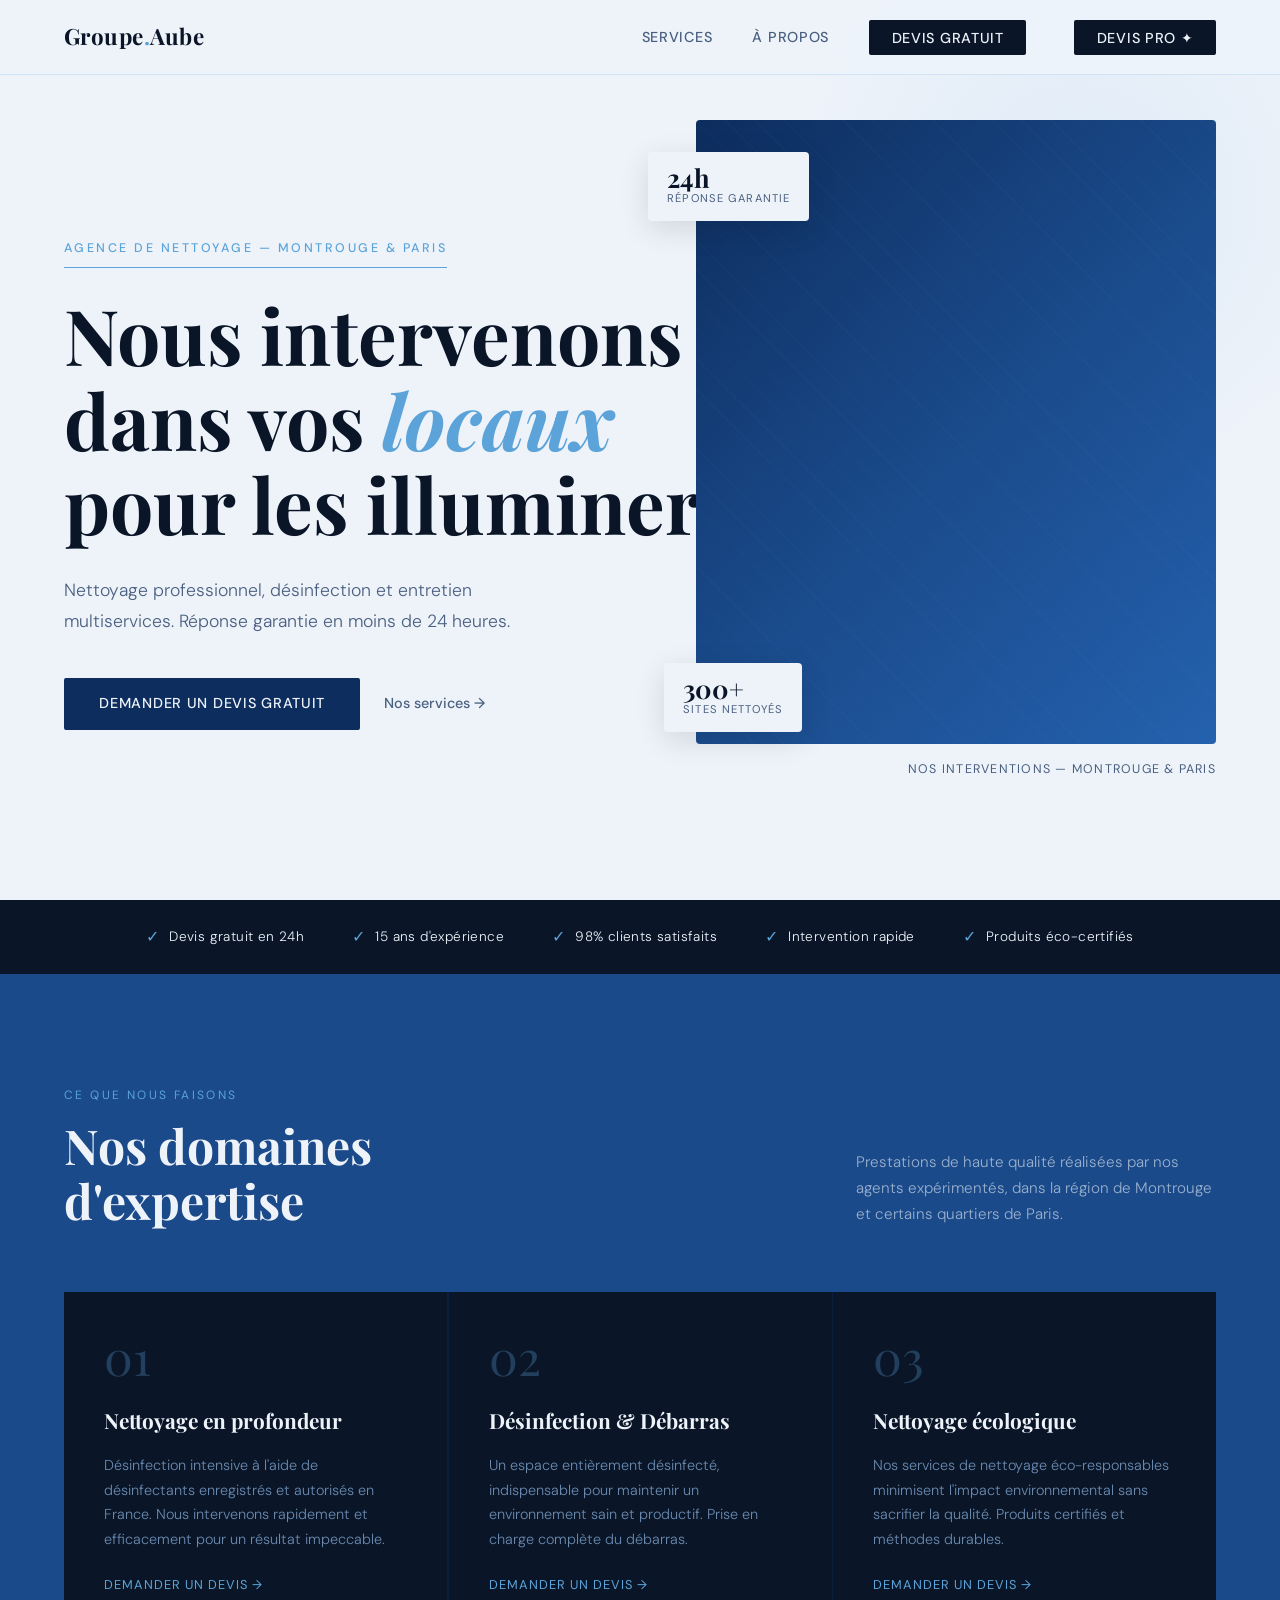
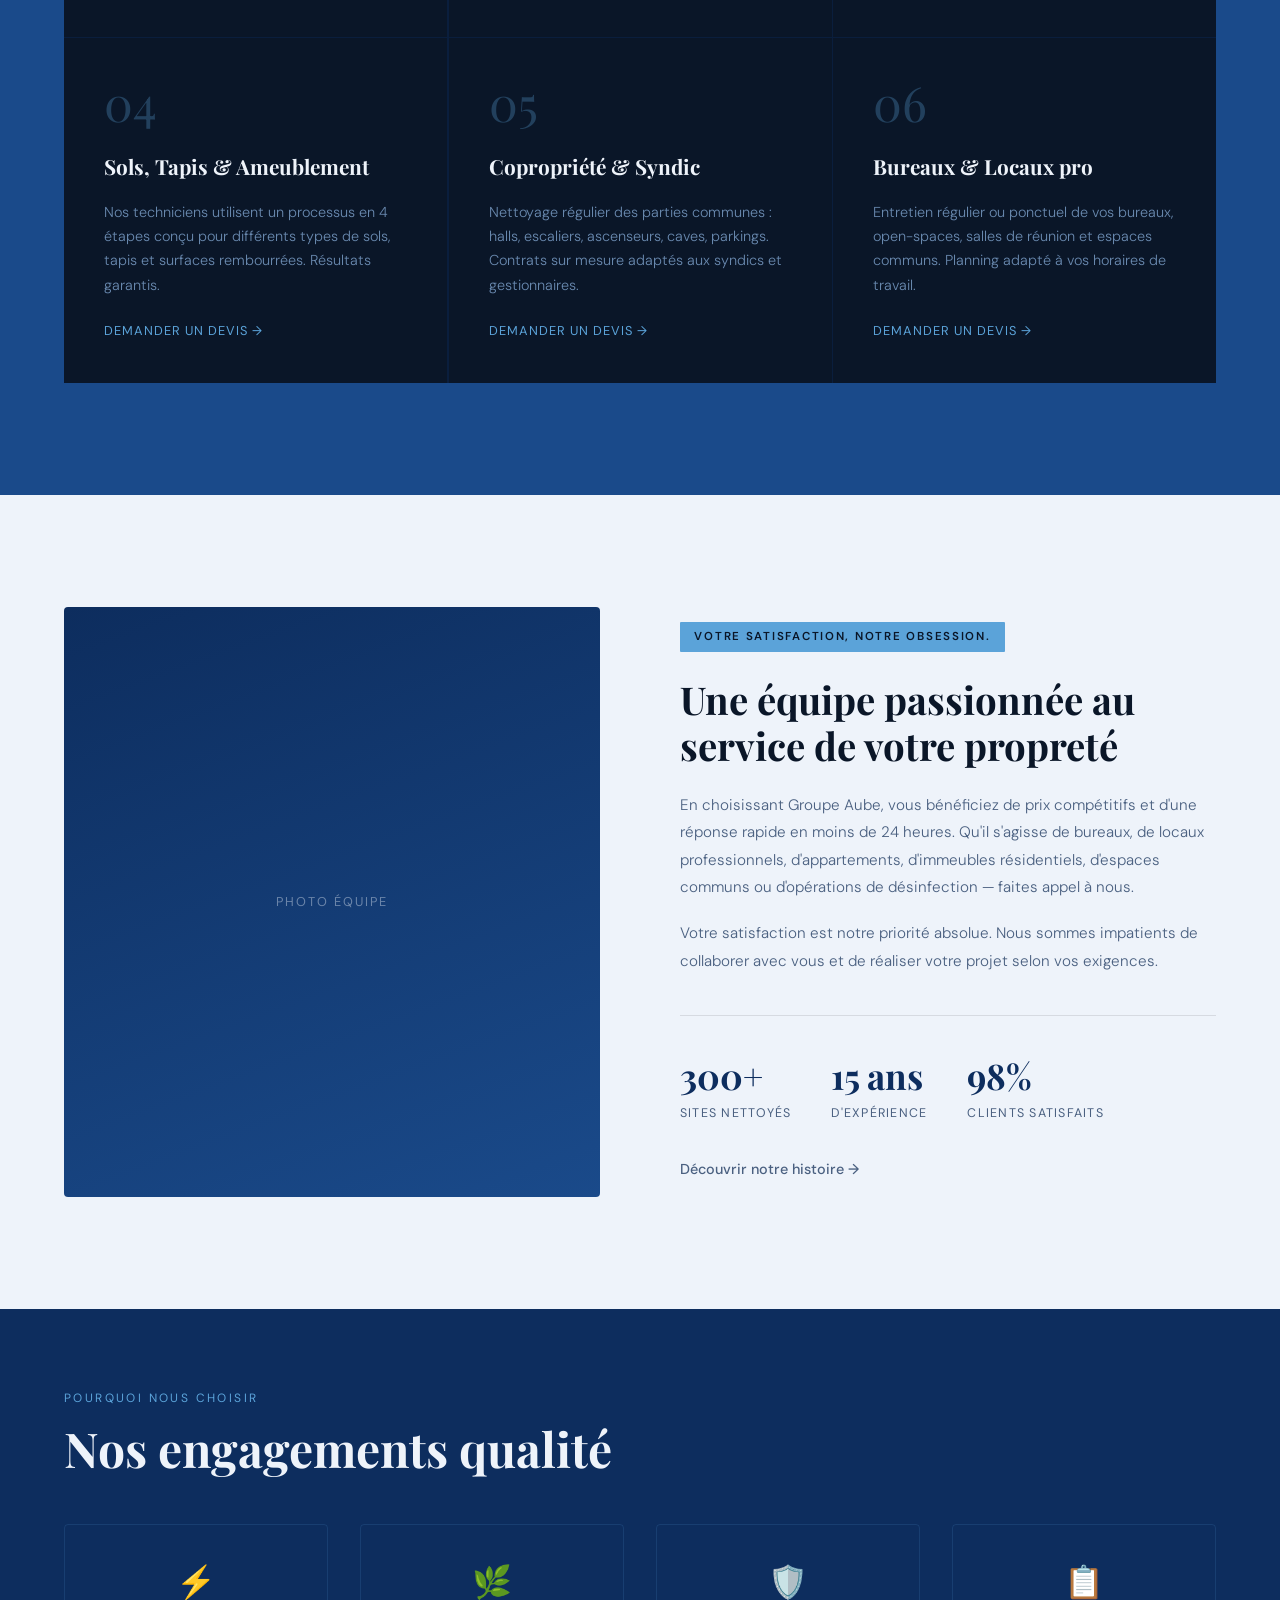
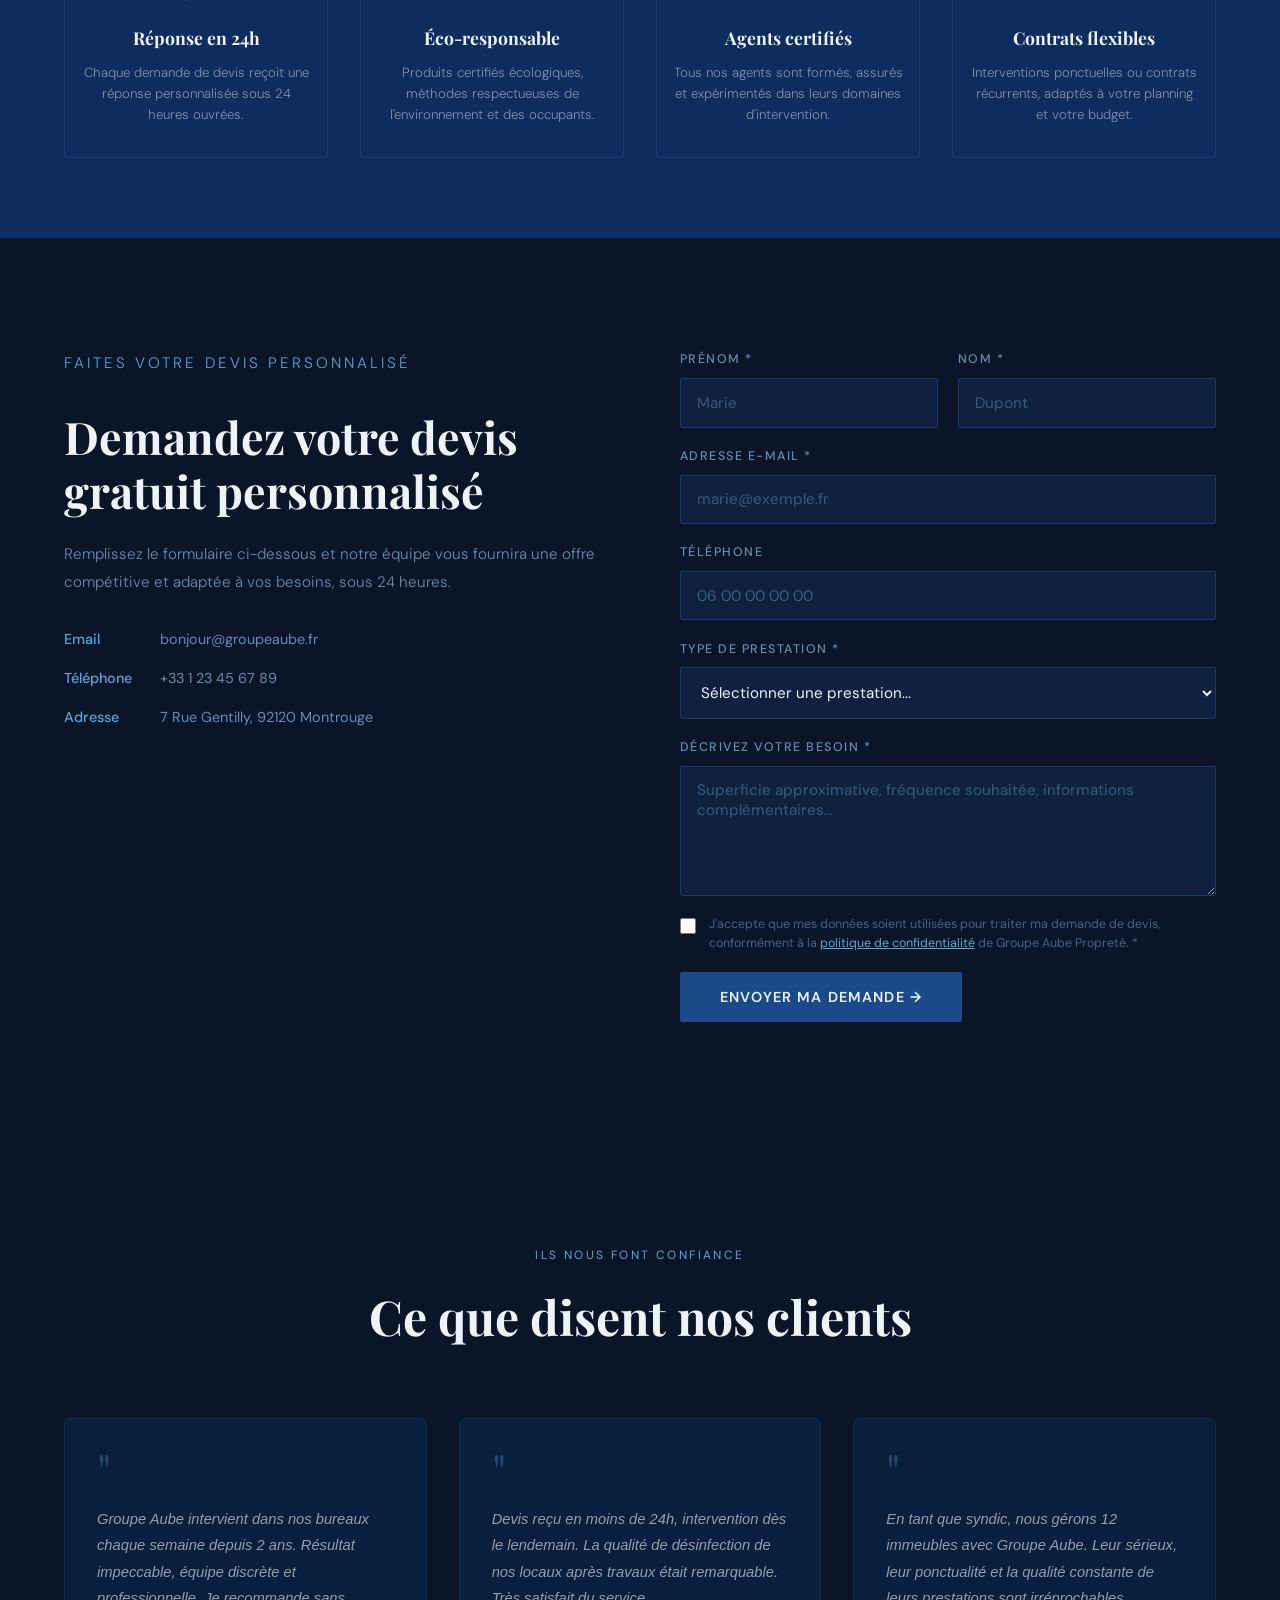
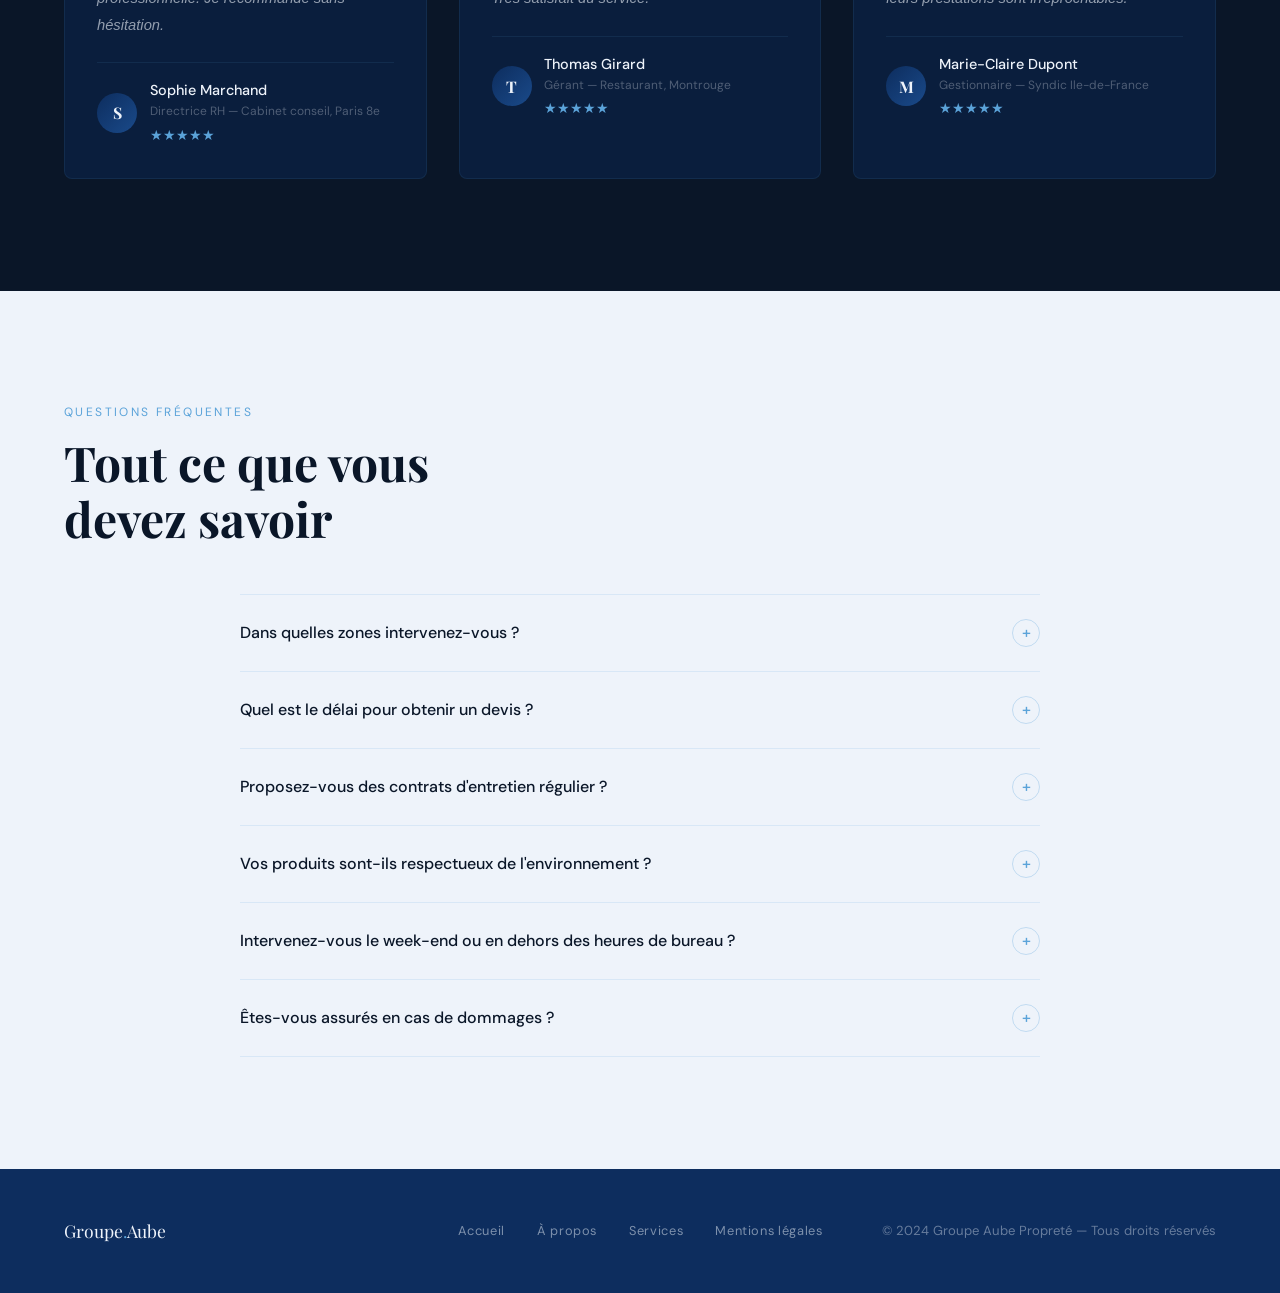
==== commit bc233298: "Jour 7 : FAQ interactive, témoignages, scroll-top, README professionnel" ====
--- a/index.html
+++ b/index.html
@@ -47,7 +47,7 @@
     <ul class="nav-links">
       <li><a href="services.html">Services</a></li>
       <li><a href="about.html">À propos</a></li>
-      <li><a href="contact.html" class="nav-cta">Devis gratuit</a></li>
+      <li><a href="devis-pro.php" class="nav-cta">Devis gratuit</a></li>
       <li><a href="devis-pro.php" class="nav-cta" style="margin-left:0.5rem; background:var(--or); color:var(--noir);">Devis Pro ✦</a></li>
     </ul>
   </nav>
@@ -61,7 +61,7 @@
       <h1>Nous intervenons<br>dans vos <em>locaux</em><br>pour les illuminer</h1>
       <p class="hero-desc">Nettoyage professionnel, désinfection et entretien multiservices. Réponse garantie en moins de 24 heures.</p>
       <div class="hero-btns">
-        <a href="#contact" class="btn-primary">Demander un devis gratuit</a>
+        <a href="devis-pro.php" class="btn-primary">Demander un devis gratuit</a>
         <a href="#services" class="btn-secondary">Nos services →</a>
       </div>
     </div>
@@ -325,6 +325,149 @@
     </form>
   </section>
 
+
+  <!-- =============================================
+       TÉMOIGNAGES CLIENTS
+  ============================================= -->
+  <section class="temoignages fade-in">
+    <div class="temoignages-header">
+      <span class="section-label">Ils nous font confiance</span>
+      <h2>Ce que disent nos clients</h2>
+    </div>
+    <div class="temoignages-grid">
+
+      <div class="temoignage-card fade-in">
+        <div class="temoignage-quote">"</div>
+        <p class="temoignage-texte">Groupe Aube intervient dans nos bureaux chaque semaine depuis 2 ans. Résultat impeccable, équipe discrète et professionnelle. Je recommande sans hésitation.</p>
+        <div class="temoignage-auteur">
+          <div class="temoignage-avatar">S</div>
+          <div>
+            <div class="temoignage-nom">Sophie Marchand</div>
+            <div class="temoignage-poste">Directrice RH — Cabinet conseil, Paris 8e</div>
+            <div class="temoignage-etoiles">★★★★★</div>
+          </div>
+        </div>
+      </div>
+
+      <div class="temoignage-card fade-in">
+        <div class="temoignage-quote">"</div>
+        <p class="temoignage-texte">Devis reçu en moins de 24h, intervention dès le lendemain. La qualité de désinfection de nos locaux après travaux était remarquable. Très satisfait du service.</p>
+        <div class="temoignage-auteur">
+          <div class="temoignage-avatar">T</div>
+          <div>
+            <div class="temoignage-nom">Thomas Girard</div>
+            <div class="temoignage-poste">Gérant — Restaurant, Montrouge</div>
+            <div class="temoignage-etoiles">★★★★★</div>
+          </div>
+        </div>
+      </div>
+
+      <div class="temoignage-card fade-in">
+        <div class="temoignage-quote">"</div>
+        <p class="temoignage-texte">En tant que syndic, nous gérons 12 immeubles avec Groupe Aube. Leur sérieux, leur ponctualité et la qualité constante de leurs prestations sont irréprochables.</p>
+        <div class="temoignage-auteur">
+          <div class="temoignage-avatar">M</div>
+          <div>
+            <div class="temoignage-nom">Marie-Claire Dupont</div>
+            <div class="temoignage-poste">Gestionnaire — Syndic Ile-de-France</div>
+            <div class="temoignage-etoiles">★★★★★</div>
+          </div>
+        </div>
+      </div>
+
+    </div>
+  </section>
+
+  <!-- =============================================
+       FAQ INTERACTIVE
+  ============================================= -->
+  <section class="faq-section fade-in">
+    <div class="section-header">
+      <div>
+        <span class="section-label">Questions fréquentes</span>
+        <h2 class="section-title">Tout ce que vous<br>devez savoir</h2>
+      </div>
+    </div>
+    <div class="faq-list">
+
+      <div class="faq-item">
+        <button class="faq-question">
+          Dans quelles zones intervenez-vous ?
+          <span class="faq-icon">+</span>
+        </button>
+        <div class="faq-answer">
+          <div class="faq-answer-inner">
+            Nous intervenons principalement à Montrouge et dans les arrondissements parisiens limitrophes (13e, 14e, 15e). Nous couvrons également les communes du Val-de-Marne et des Hauts-de-Seine. Contactez-nous pour vérifier votre zone.
+          </div>
+        </div>
+      </div>
+
+      <div class="faq-item">
+        <button class="faq-question">
+          Quel est le délai pour obtenir un devis ?
+          <span class="faq-icon">+</span>
+        </button>
+        <div class="faq-answer">
+          <div class="faq-answer-inner">
+            Notre engagement : réponse sous 24 heures ouvrées. Pour les demandes urgentes, n'hésitez pas à nous appeler directement au +33 1 23 45 67 89. Nous faisons le maximum pour intervenir rapidement.
+          </div>
+        </div>
+      </div>
+
+      <div class="faq-item">
+        <button class="faq-question">
+          Proposez-vous des contrats d'entretien régulier ?
+          <span class="faq-icon">+</span>
+        </button>
+        <div class="faq-answer">
+          <div class="faq-answer-inner">
+            Oui, nous proposons des contrats hebdomadaires, bimensuels et mensuels adaptés à vos besoins. Les contrats annuels bénéficient d'une réduction pouvant aller jusqu'à 30% par rapport au tarif ponctuel.
+          </div>
+        </div>
+      </div>
+
+      <div class="faq-item">
+        <button class="faq-question">
+          Vos produits sont-ils respectueux de l'environnement ?
+          <span class="faq-icon">+</span>
+        </button>
+        <div class="faq-answer">
+          <div class="faq-answer-inner">
+            Absolument. Nous utilisons exclusivement des produits certifiés Écolabel européen, biodégradables et non toxiques. Notre engagement écologique est au cœur de notre démarche, sans compromis sur l'efficacité.
+          </div>
+        </div>
+      </div>
+
+      <div class="faq-item">
+        <button class="faq-question">
+          Intervenez-vous le week-end ou en dehors des heures de bureau ?
+          <span class="faq-icon">+</span>
+        </button>
+        <div class="faq-answer">
+          <div class="faq-answer-inner">
+            Oui, nous nous adaptons à vos contraintes. Nous pouvons intervenir tôt le matin avant l'ouverture, en soirée ou le week-end pour ne pas perturber votre activité. Ces créneaux font l'objet d'un tarif spécifique.
+          </div>
+        </div>
+      </div>
+
+      <div class="faq-item">
+        <button class="faq-question">
+          Êtes-vous assurés en cas de dommages ?
+          <span class="faq-icon">+</span>
+        </button>
+        <div class="faq-answer">
+          <div class="faq-answer-inner">
+            Tous nos agents sont couverts par une assurance responsabilité civile professionnelle. En cas de dommage exceptionnel lors d'une intervention, notre assurance prend en charge les réparations. Nous travaillons avec la plus grande rigueur pour éviter tout incident.
+          </div>
+        </div>
+      </div>
+
+    </div>
+  </section>
+
+  <!-- Bouton retour en haut -->
+  <button class="scroll-top-btn" aria-label="Retour en haut">↑</button>
+
   <!-- =============================================
        FOOTER
   ============================================= -->
--- a/assets/css/style.css
+++ b/assets/css/style.css
@@ -2205,4 +2205,235 @@
   .rdv-section { padding: 4rem 1.5rem; }
   .rdv-wrapper { grid-template-columns: 1fr; gap: 2rem; }
   .creneaux-grid { grid-template-columns: repeat(2, 1fr); }
+}
+
+/* ============================================================
+   STYLES JOUR 7 — FAQ + Bouton retour haut + Témoignages
+   ============================================================ */
+
+/* ── FAQ Interactive ── */
+.faq-section {
+  padding: 7rem 4rem;
+  background: var(--creme);
+}
+
+.faq-section .section-header {
+  margin-bottom: 3rem;
+}
+
+.faq-list {
+  max-width: 800px;
+  margin: 0 auto;
+  display: flex;
+  flex-direction: column;
+  gap: 0;
+}
+
+.faq-item {
+  border-bottom: 1px solid rgba(91,163,217,0.15);
+  overflow: hidden;
+}
+
+.faq-item:first-child {
+  border-top: 1px solid rgba(91,163,217,0.15);
+}
+
+.faq-question {
+  width: 100%;
+  background: none;
+  border: none;
+  padding: 1.5rem 0;
+  display: flex;
+  justify-content: space-between;
+  align-items: center;
+  cursor: pointer;
+  text-align: left;
+  font-family: 'DM Sans', sans-serif;
+  font-size: 1rem;
+  font-weight: 500;
+  color: var(--noir);
+  transition: color 0.3s;
+  gap: 1rem;
+}
+
+.faq-question:hover { color: var(--or); }
+
+.faq-question.active { color: var(--bleu); }
+
+.faq-icon {
+  width: 28px; height: 28px;
+  border: 1px solid rgba(91,163,217,0.3);
+  border-radius: 50%;
+  display: flex;
+  align-items: center;
+  justify-content: center;
+  font-size: 1rem;
+  color: var(--or);
+  flex-shrink: 0;
+  transition: transform 0.3s, background 0.3s;
+  line-height: 1;
+}
+
+.faq-question.active .faq-icon {
+  transform: rotate(45deg);
+  background: var(--or);
+  color: var(--noir);
+  border-color: var(--or);
+}
+
+.faq-answer {
+  max-height: 0;
+  overflow: hidden;
+  transition: max-height 0.4s ease, padding 0.3s;
+}
+
+.faq-answer.open {
+  max-height: 300px;
+}
+
+.faq-answer-inner {
+  padding: 0 0 1.5rem 0;
+  color: var(--gris);
+  font-size: 0.95rem;
+  line-height: 1.8;
+  font-weight: 300;
+}
+
+/* ── Témoignages clients ── */
+.temoignages {
+  padding: 7rem 4rem;
+  background: var(--noir);
+  color: var(--creme);
+}
+
+.temoignages-header {
+  text-align: center;
+  margin-bottom: 4rem;
+}
+
+.temoignages-header h2 {
+  font-family: 'Playfair Display', serif;
+  font-size: clamp(2rem, 4vw, 3rem);
+  margin-top: 0.8rem;
+}
+
+.temoignages-grid {
+  display: grid;
+  grid-template-columns: repeat(3, 1fr);
+  gap: 2rem;
+}
+
+.temoignage-card {
+  background: #0a1e3d;
+  border: 1px solid rgba(91,163,217,0.1);
+  border-radius: 8px;
+  padding: 2rem;
+  transition: border-color 0.3s, transform 0.3s;
+  position: relative;
+}
+
+.temoignage-card:hover {
+  border-color: var(--or);
+  transform: translateY(-4px);
+}
+
+.temoignage-quote {
+  font-size: 3rem;
+  color: var(--or);
+  opacity: 0.3;
+  font-family: 'Playfair Display', serif;
+  line-height: 0.8;
+  margin-bottom: 1rem;
+}
+
+.temoignage-texte {
+  font-size: 0.92rem;
+  color: rgba(238,243,250,0.6);
+  line-height: 1.8;
+  font-weight: 300;
+  font-style: italic;
+  margin-bottom: 1.5rem;
+}
+
+.temoignage-auteur {
+  display: flex;
+  align-items: center;
+  gap: 0.8rem;
+  padding-top: 1rem;
+  border-top: 1px solid rgba(91,163,217,0.1);
+}
+
+.temoignage-avatar {
+  width: 40px; height: 40px;
+  border-radius: 50%;
+  background: linear-gradient(135deg, var(--bleu) 0%, var(--bleu-clair) 100%);
+  display: flex;
+  align-items: center;
+  justify-content: center;
+  font-family: 'Playfair Display', serif;
+  font-size: 1rem;
+  color: var(--creme);
+  font-weight: 700;
+  flex-shrink: 0;
+}
+
+.temoignage-nom {
+  font-weight: 500;
+  font-size: 0.9rem;
+  color: var(--creme);
+}
+
+.temoignage-poste {
+  font-size: 0.75rem;
+  color: rgba(238,243,250,0.3);
+}
+
+.temoignage-etoiles {
+  color: var(--or);
+  font-size: 0.85rem;
+  margin-top: 0.2rem;
+}
+
+/* ── Bouton retour en haut ── */
+.scroll-top-btn {
+  position: fixed;
+  bottom: 2rem;
+  right: 2rem;
+  width: 46px; height: 46px;
+  background: var(--noir);
+  color: var(--creme);
+  border: 1px solid rgba(91,163,217,0.3);
+  border-radius: 50%;
+  display: flex;
+  align-items: center;
+  justify-content: center;
+  cursor: pointer;
+  font-size: 1.1rem;
+  transition: all 0.3s;
+  opacity: 0;
+  transform: translateY(20px);
+  pointer-events: none;
+  z-index: 99;
+  text-decoration: none;
+}
+
+.scroll-top-btn.visible {
+  opacity: 1;
+  transform: translateY(0);
+  pointer-events: all;
+}
+
+.scroll-top-btn:hover {
+  background: var(--or);
+  color: var(--noir);
+  border-color: var(--or);
+  transform: translateY(-3px);
+}
+
+/* ── Responsive Jour 7 ── */
+@media (max-width: 900px) {
+  .faq-section { padding: 4rem 1.5rem; }
+  .temoignages { padding: 4rem 1.5rem; }
+  .temoignages-grid { grid-template-columns: 1fr; }
+  .scroll-top-btn { bottom: 1.5rem; right: 1.5rem; }
 }
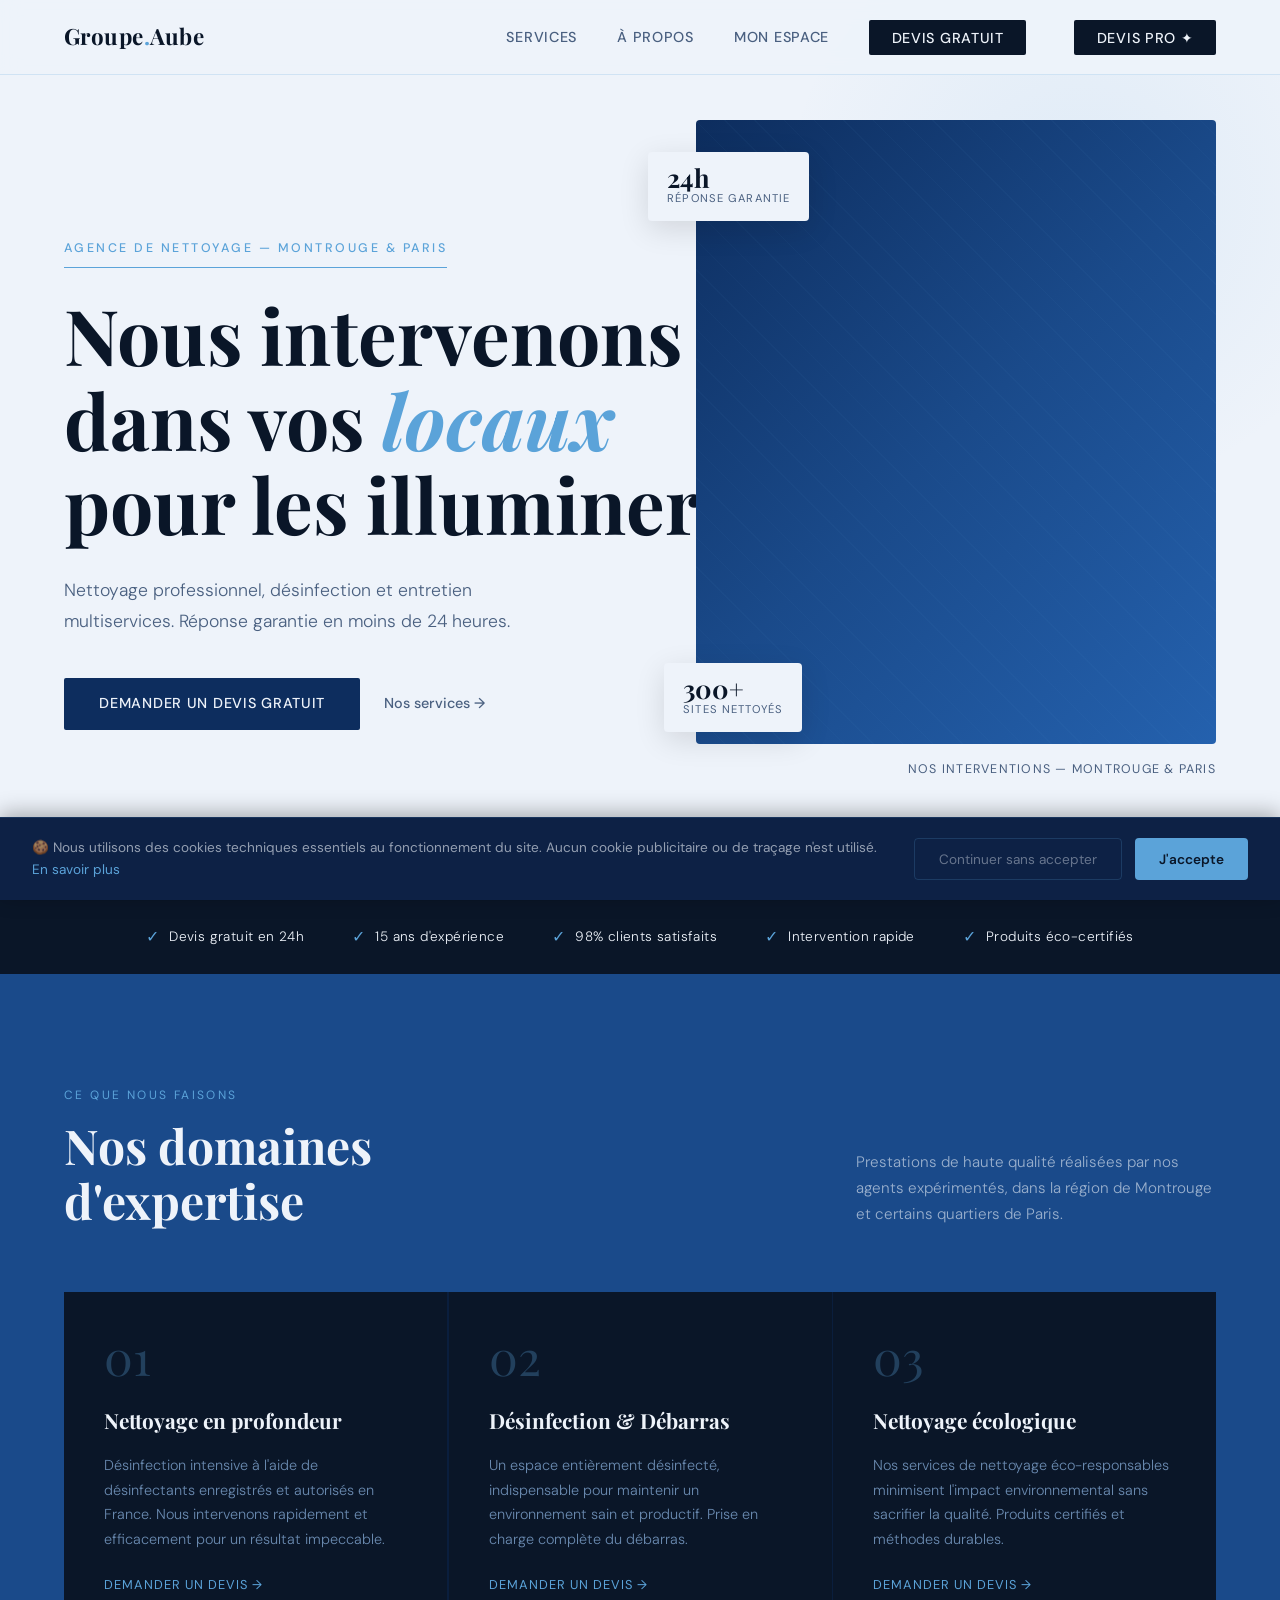
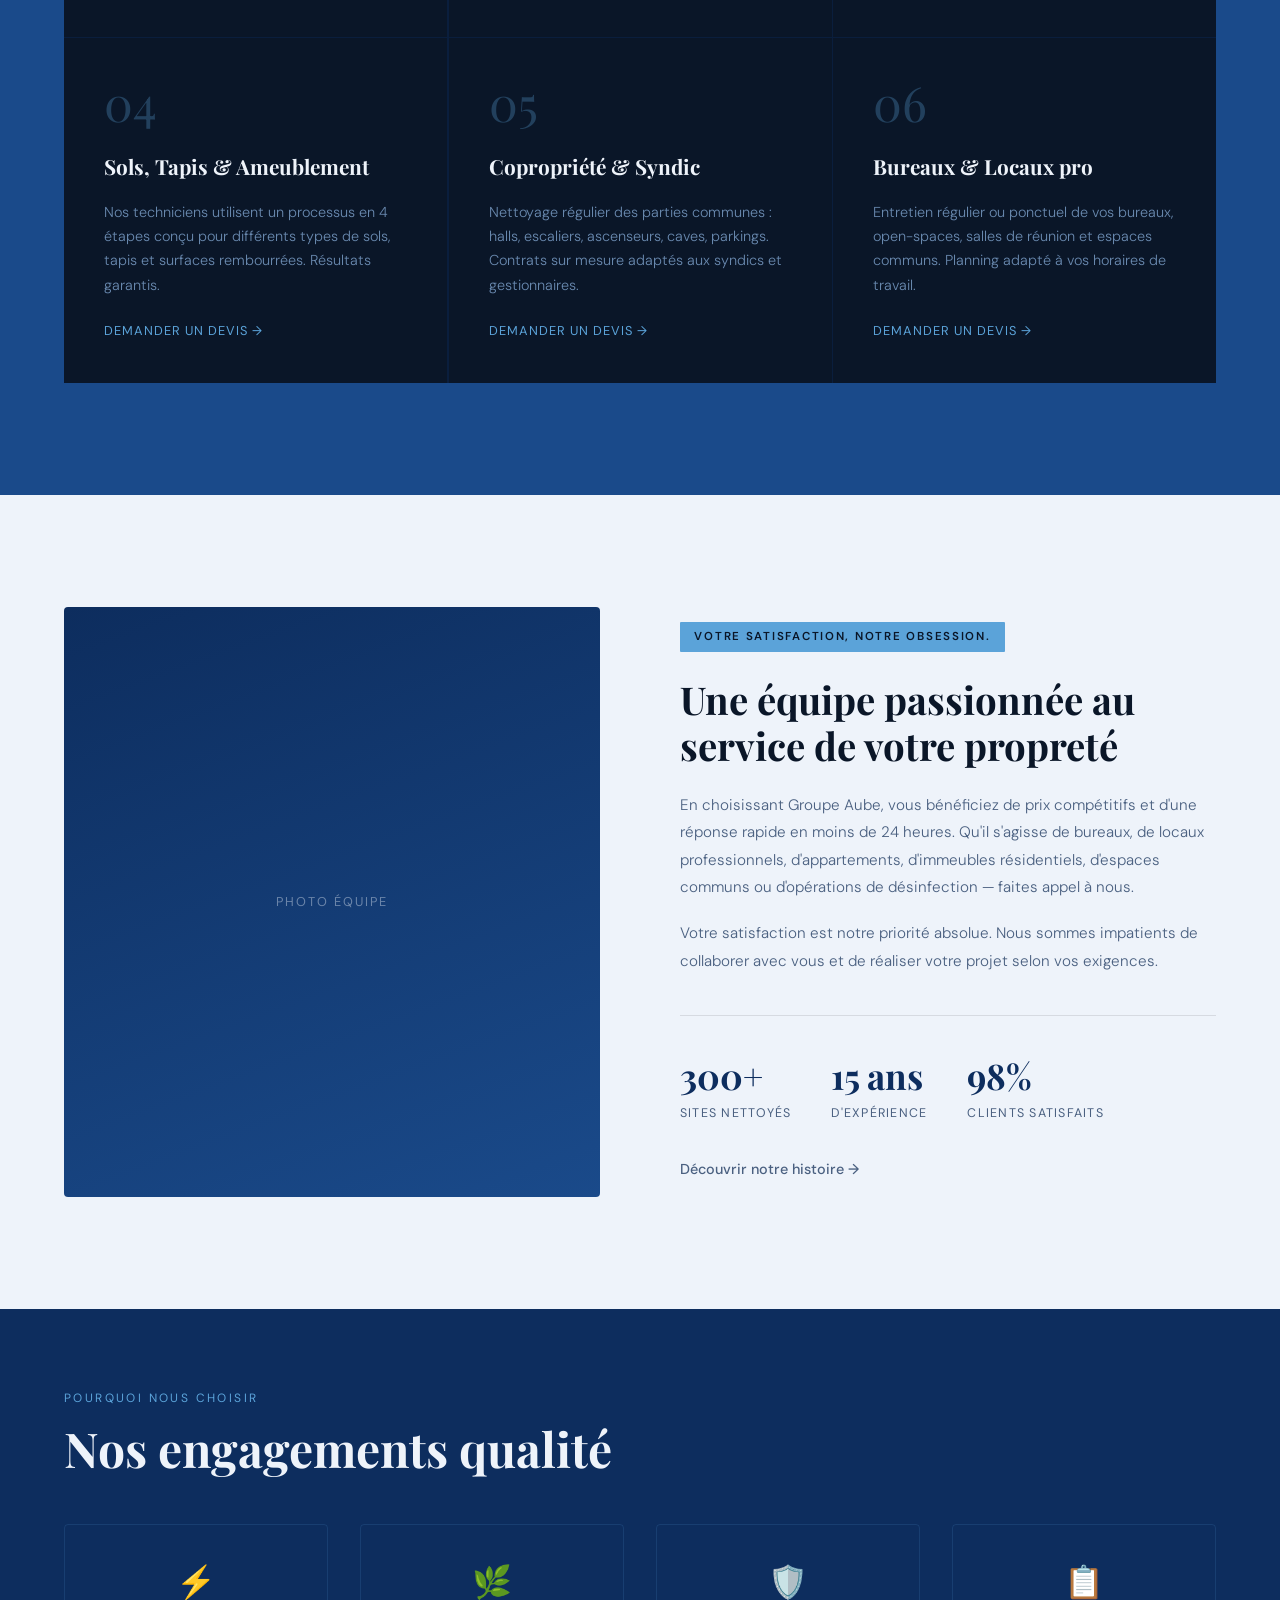
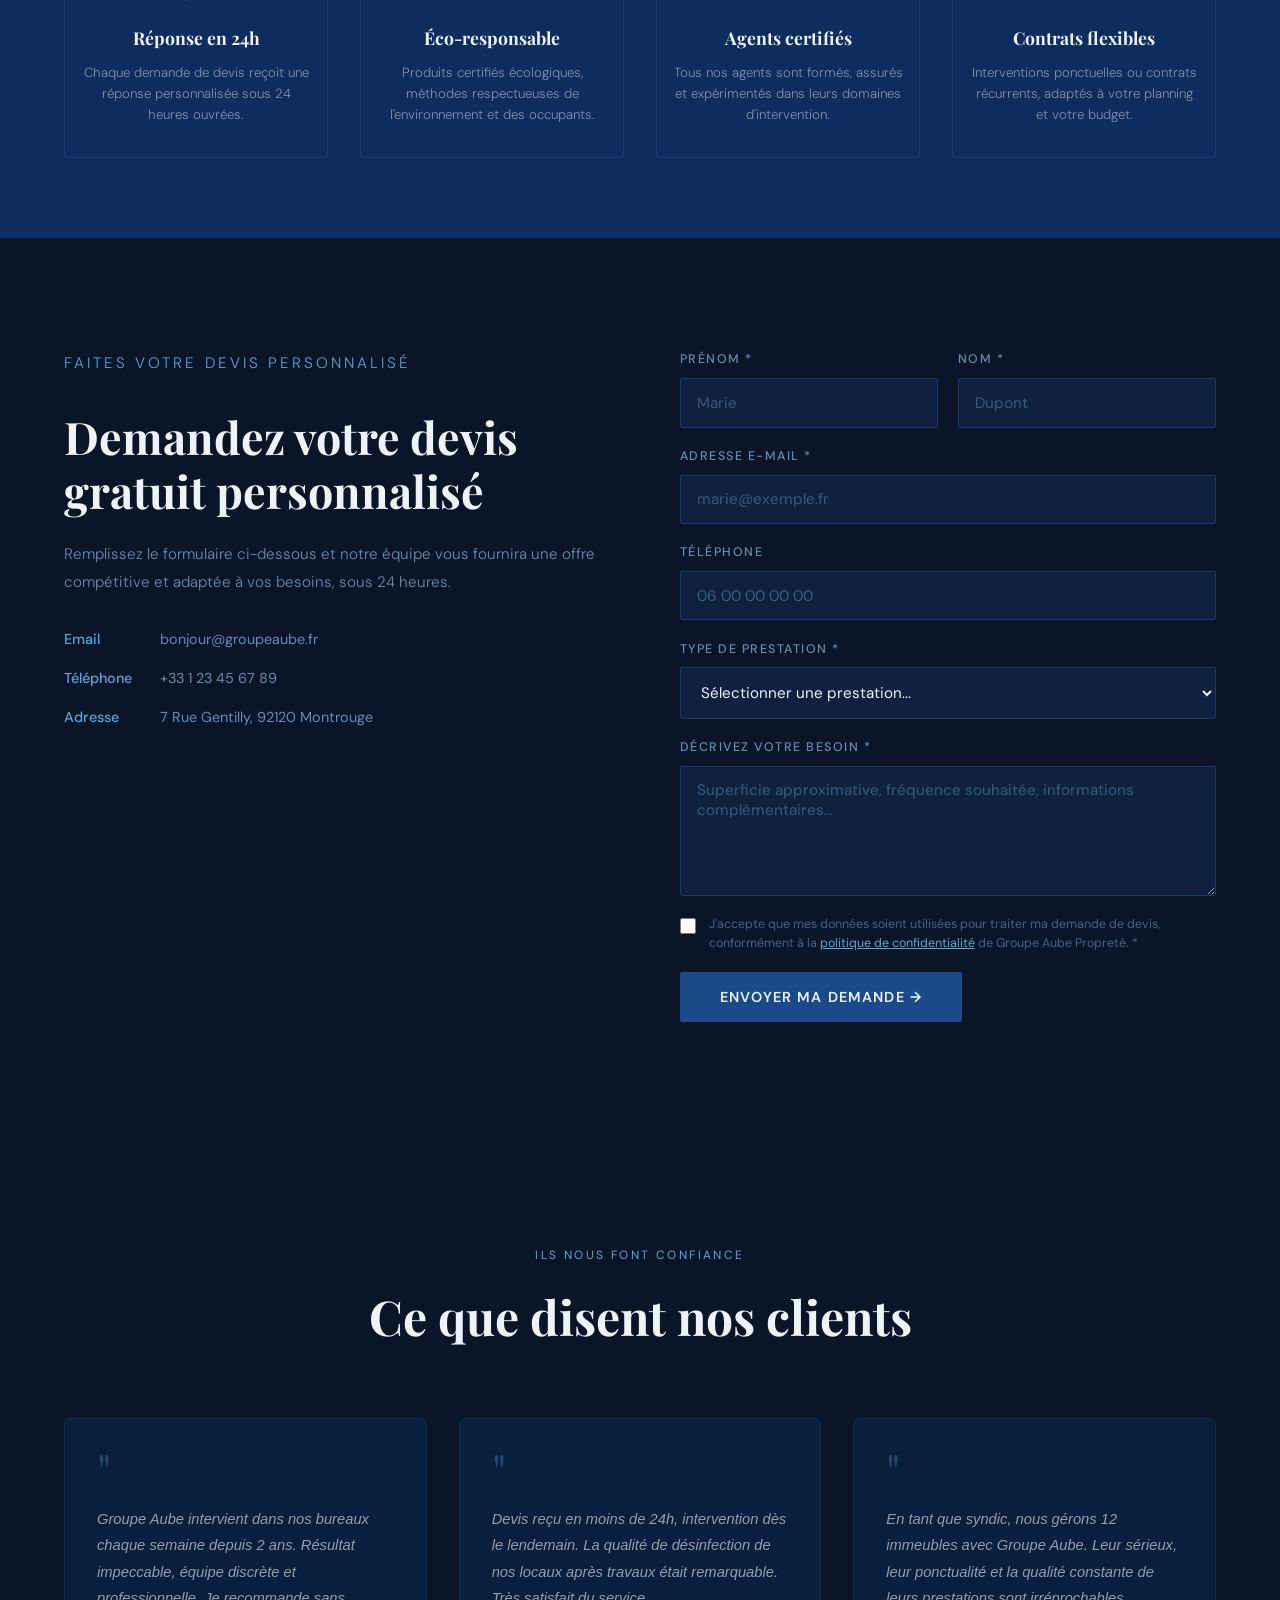
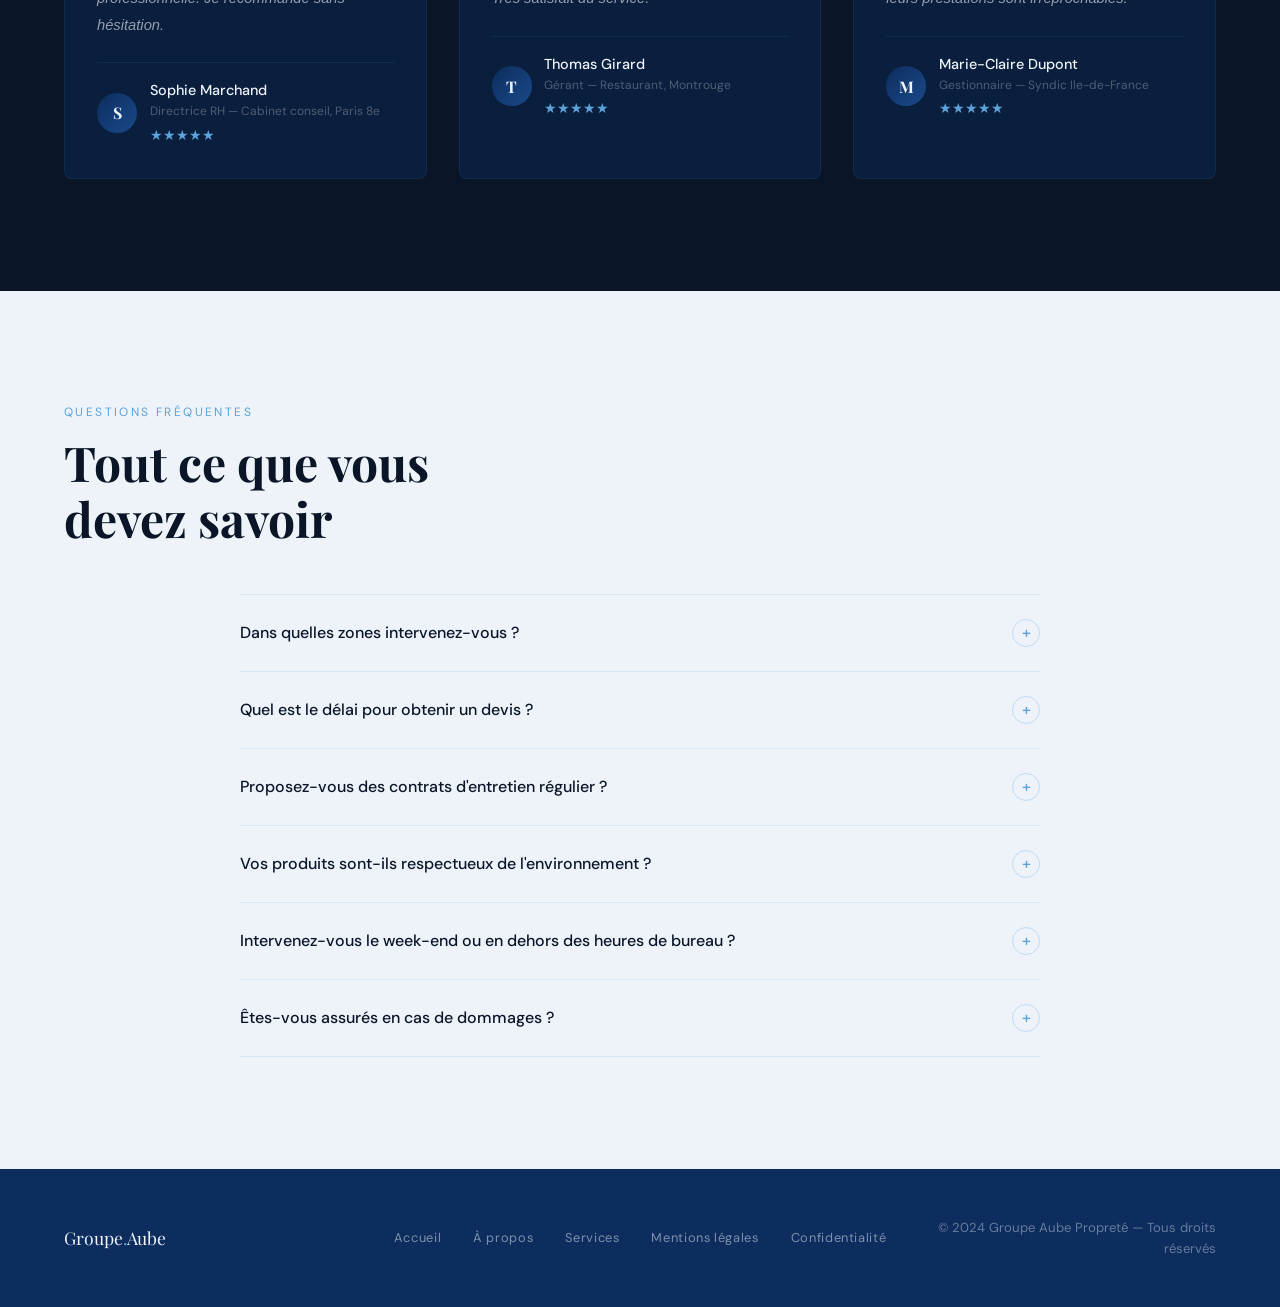
==== commit 82f6ff15: "Jour 9 : Espace client dashboard, profil, banniere RGPD, politique confidentialite" ====
--- a/index.html
+++ b/index.html
@@ -47,6 +47,7 @@
     <ul class="nav-links">
       <li><a href="services.html">Services</a></li>
       <li><a href="about.html">À propos</a></li>
+      <li><a href="connexion.php">Mon espace</a></li>
       <li><a href="devis-pro.php" class="nav-cta">Devis gratuit</a></li>
       <li><a href="devis-pro.php" class="nav-cta" style="margin-left:0.5rem; background:var(--or); color:var(--noir);">Devis Pro ✦</a></li>
     </ul>
@@ -478,6 +479,7 @@
       <li><a href="about.html">À propos</a></li>
       <li><a href="#services">Services</a></li>
       <li><a href="mentions-legales.html">Mentions légales</a></li>
+      <li><a href="politique-confidentialite.html">Confidentialité</a></li>
     </ul>
     <span class="footer-copy">© 2024 Groupe Aube Propreté — Tous droits réservés</span>
   </footer>
@@ -485,5 +487,20 @@
   <!-- SCRIPT JAVASCRIPT EXTERNE -->
   <script src="assets/js/main.js"></script>
 
+  <!-- BANNIÈRE COOKIES RGPD -->
+<div class="cookie-banner" id="cookie-banner">
+  <div class="cookie-banner-text">
+    <p>
+      🍪 Nous utilisons des cookies techniques essentiels au fonctionnement du site.
+      Aucun cookie publicitaire ou de traçage n'est utilisé.
+      <a href="politique-confidentialite.html">En savoir plus</a>
+    </p>
+  </div>
+  <div class="cookie-banner-btns">
+    <button class="cookie-btn-refuse" onclick="refuserCookies()">Continuer sans accepter</button>
+    <button class="cookie-btn-accept" onclick="accepterCookies()">J'accepte</button>
+  </div>
+</div>
+
 </body>
 </html>
--- a/assets/css/style.css
+++ b/assets/css/style.css
@@ -2436,4 +2436,170 @@
   .temoignages { padding: 4rem 1.5rem; }
   .temoignages-grid { grid-template-columns: 1fr; }
   .scroll-top-btn { bottom: 1.5rem; right: 1.5rem; }
+}
+/* ============================================================
+   STYLES JOUR 8 — Pages Inscription / Connexion
+   ============================================================ */
+.auth-body {
+  background: var(--nuit);
+  min-height: 100vh;
+  display: flex;
+  align-items: center;
+  justify-content: center;
+  padding: 2rem;
+}
+
+.auth-wrapper { width: 100%; max-width: 460px; }
+
+.auth-logo { text-align: center; margin-bottom: 2.5rem; }
+.auth-logo .nav-logo { font-size: 1.8rem; }
+
+.auth-card {
+  background: var(--nuit-accent);
+  border: 1px solid rgba(91,163,217,0.15);
+  border-radius: 8px;
+  padding: 2.5rem;
+}
+
+.auth-card h1 {
+  font-family: 'Playfair Display', serif;
+  font-size: 1.5rem;
+  color: var(--creme);
+  margin-bottom: 0.5rem;
+}
+
+.auth-card p {
+  color: rgba(238,243,250,0.4);
+  font-size: 0.85rem;
+  margin-bottom: 2rem;
+}
+
+.auth-switch {
+  text-align: center;
+  margin-top: 1.5rem;
+  font-size: 0.85rem;
+  color: rgba(238,243,250,0.3) !important;
+}
+
+.auth-switch a { color: var(--or); text-decoration: none; }
+.auth-switch a:hover { text-decoration: underline; }
+
+/* Bandeau "vous avez un devis en attente de compte" */
+.devis-cta-banner {
+  background: rgba(91,163,217,0.08);
+  border: 1px solid rgba(91,163,217,0.2);
+  border-radius: 8px;
+  padding: 1.5rem 2rem;
+  display: flex;
+  align-items: center;
+  justify-content: space-between;
+  gap: 1.5rem;
+  flex-wrap: wrap;
+  margin-top: 2rem;
+}
+
+.devis-cta-banner-text h4 {
+  font-family: 'Playfair Display', serif;
+  color: var(--creme);
+  font-size: 1.05rem;
+  margin-bottom: 0.3rem;
+}
+
+.devis-cta-banner-text p {
+  color: rgba(238,243,250,0.5);
+  font-size: 0.85rem;
+}
+
+.devis-cta-banner .btn-primary {
+  white-space: nowrap;
+}
+
+/* ============================================================
+   STYLES JOUR 9 — Bannière cookies RGPD
+   ============================================================ */
+.cookie-banner {
+  position: fixed;
+  bottom: 0; left: 0; right: 0;
+  background: var(--nuit-accent);
+  border-top: 1px solid rgba(91,163,217,0.15);
+  padding: 1.2rem 2rem;
+  display: flex;
+  align-items: center;
+  justify-content: space-between;
+  gap: 1.5rem;
+  flex-wrap: wrap;
+  z-index: 500;
+  transform: translateY(100%);
+  transition: transform 0.4s ease;
+  box-shadow: 0 -4px 20px rgba(0,0,0,0.3);
+}
+
+.cookie-banner.visible { transform: translateY(0); }
+
+.cookie-banner-text {
+  flex: 1;
+  min-width: 200px;
+}
+
+.cookie-banner-text p {
+  font-size: 0.85rem;
+  color: rgba(238,243,250,0.6);
+  line-height: 1.6;
+  margin: 0;
+}
+
+.cookie-banner-text a {
+  color: var(--or);
+  text-decoration: none;
+}
+
+.cookie-banner-text a:hover { text-decoration: underline; }
+
+.cookie-banner-btns {
+  display: flex;
+  gap: 0.8rem;
+  flex-shrink: 0;
+  flex-wrap: wrap;
+}
+
+.cookie-btn-accept {
+  background: var(--or);
+  color: var(--noir);
+  border: none;
+  padding: 0.7rem 1.5rem;
+  border-radius: 4px;
+  font-family: 'DM Sans', sans-serif;
+  font-size: 0.85rem;
+  font-weight: 600;
+  cursor: pointer;
+  transition: background 0.3s;
+  white-space: nowrap;
+}
+
+.cookie-btn-accept:hover { background: var(--or-clair); }
+
+.cookie-btn-refuse {
+  background: transparent;
+  color: rgba(238,243,250,0.4);
+  border: 1px solid rgba(91,163,217,0.2);
+  padding: 0.7rem 1.5rem;
+  border-radius: 4px;
+  font-family: 'DM Sans', sans-serif;
+  font-size: 0.85rem;
+  cursor: pointer;
+  transition: all 0.3s;
+  white-space: nowrap;
+}
+
+.cookie-btn-refuse:hover {
+  border-color: rgba(238,243,250,0.3);
+  color: rgba(238,243,250,0.6);
+}
+
+/* ── Responsive Jour 9 ── */
+@media (max-width: 900px) {
+  .cookie-banner { padding: 1rem 1.5rem; }
+  .cookie-banner-btns { width: 100%; }
+  .cookie-btn-accept,
+  .cookie-btn-refuse { flex: 1; text-align: center; }
 }
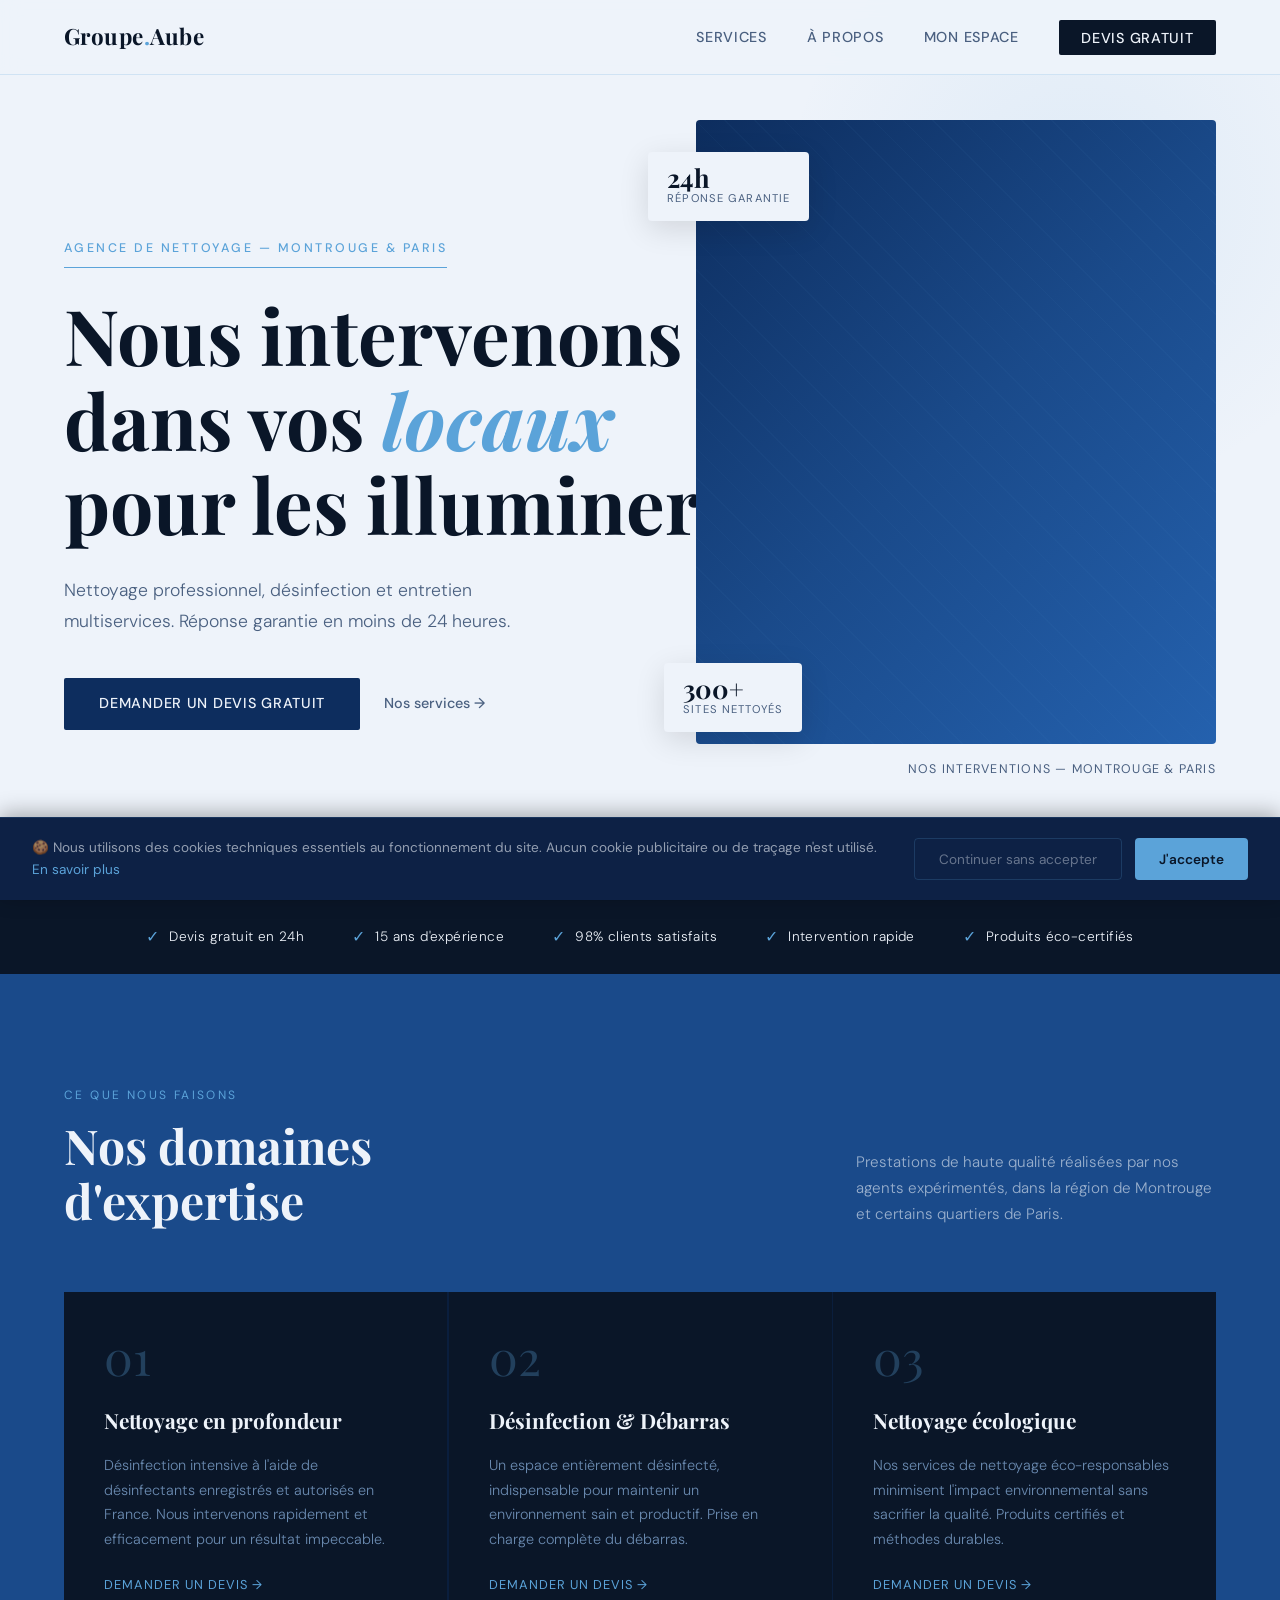
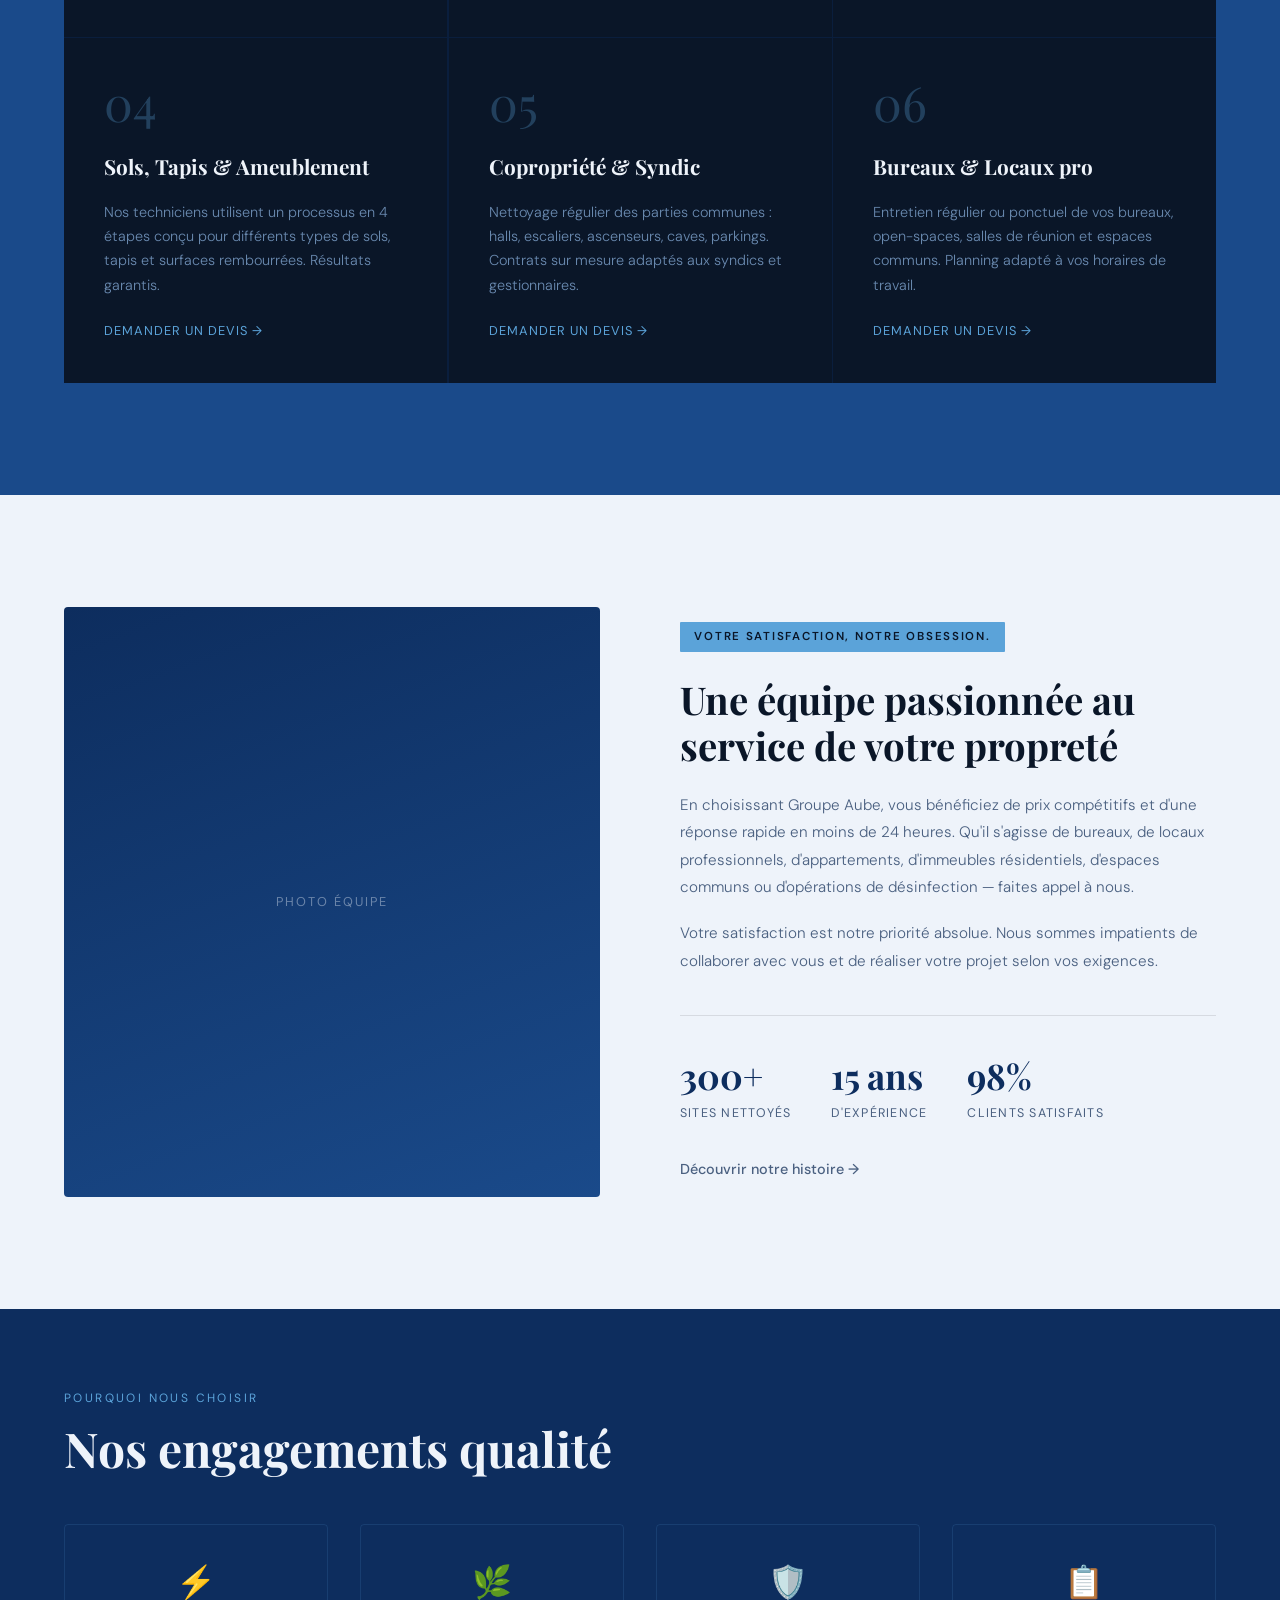
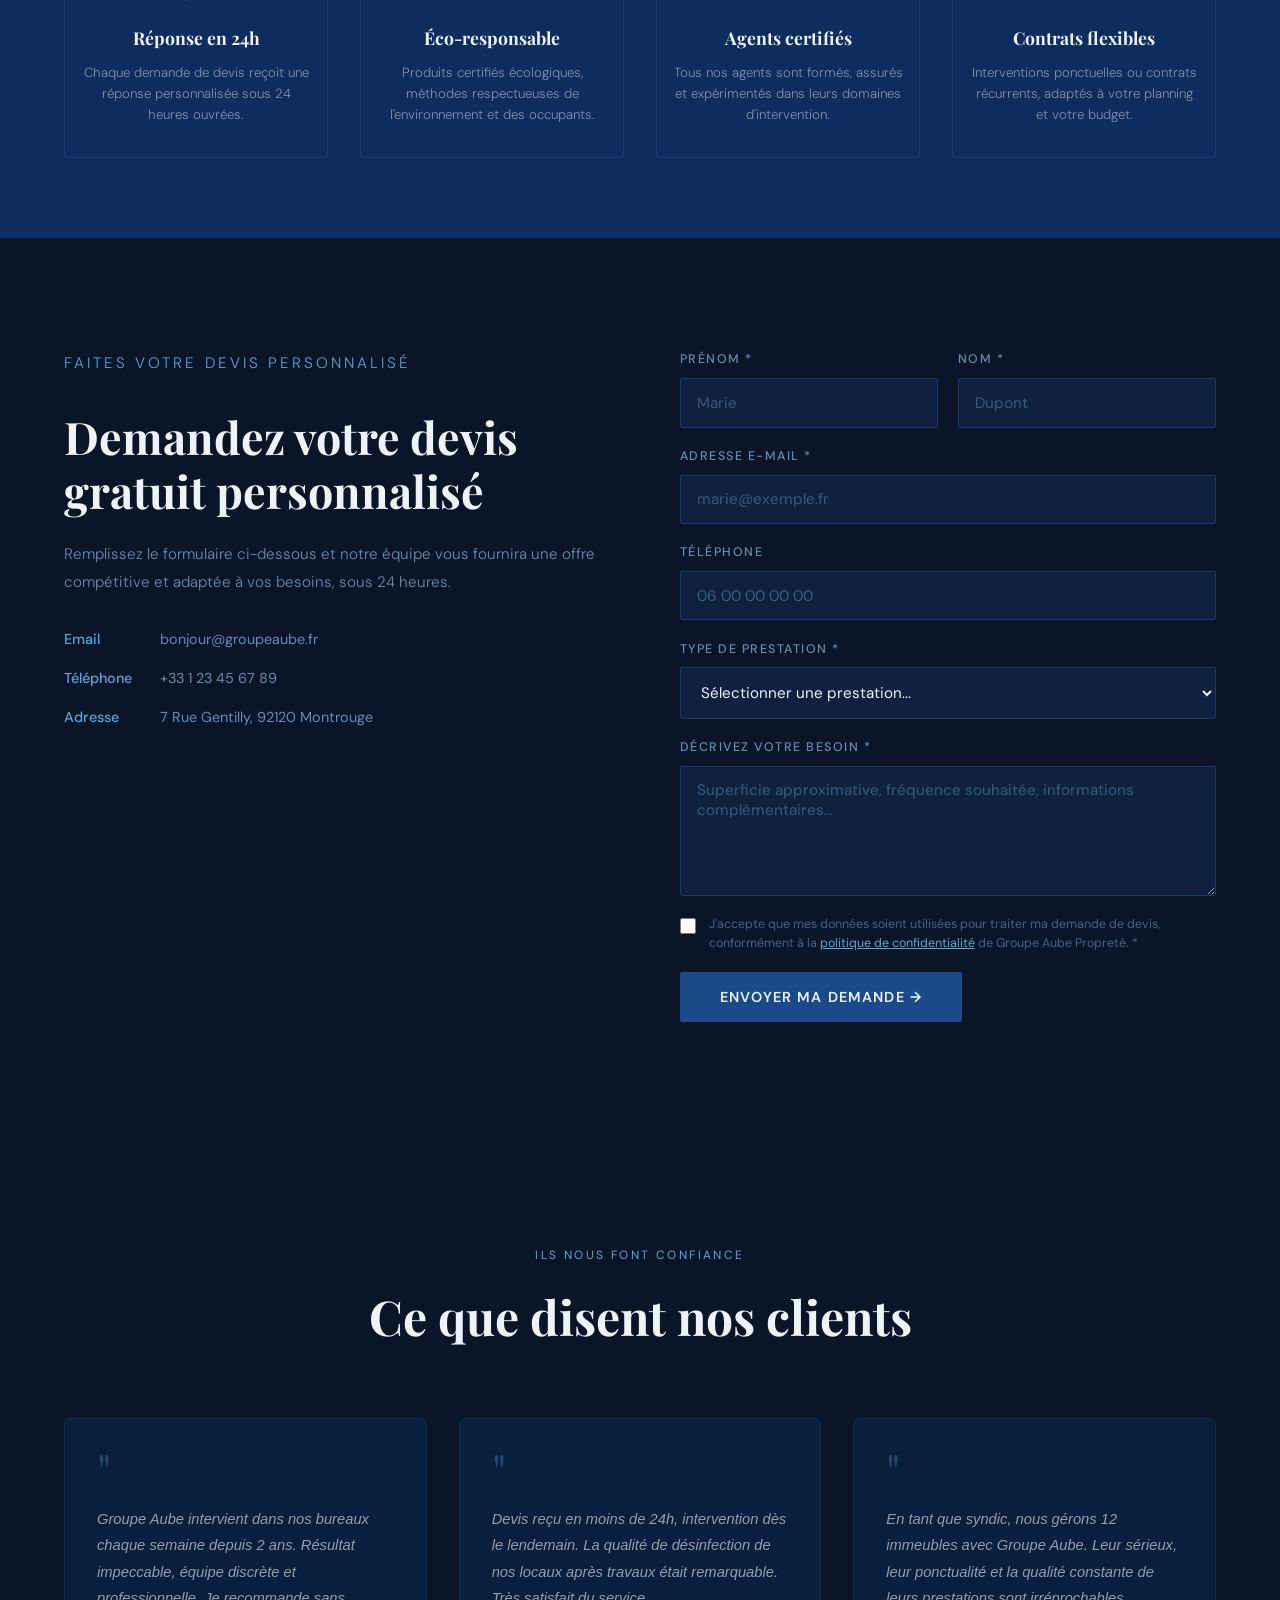
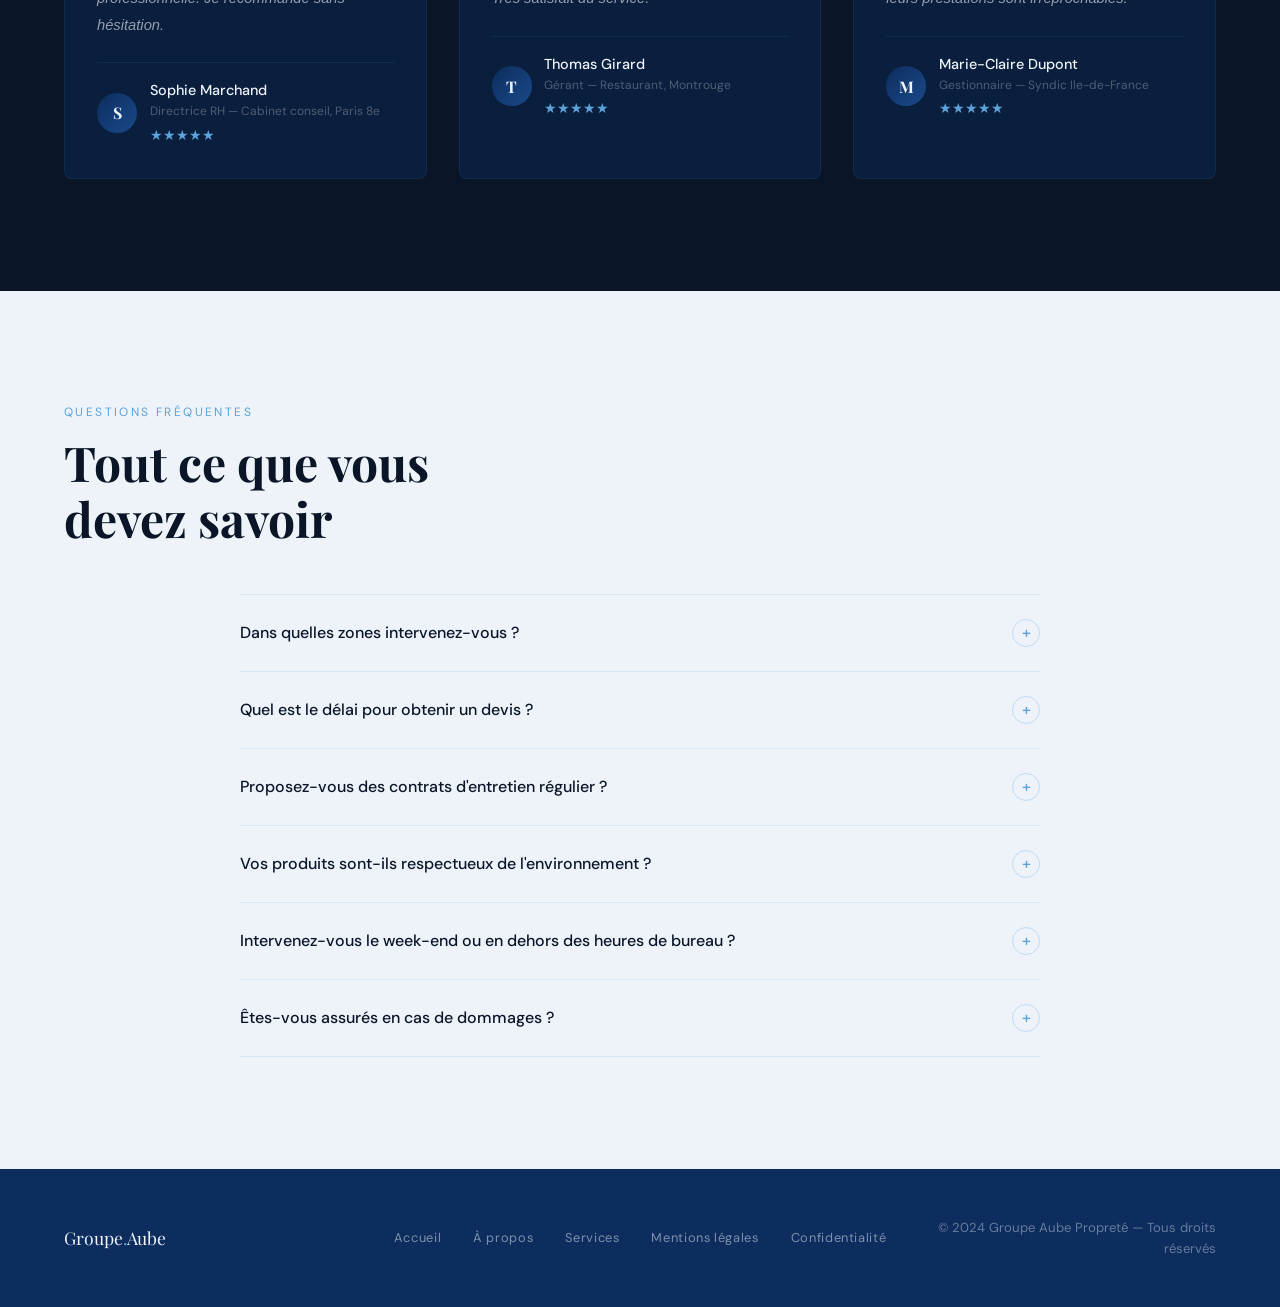
==== commit fcf4b272: "Jour 9 : Dashboard client corrige, espace client complet, RGPD, politique confidentialite" ====
--- a/index.html
+++ b/index.html
@@ -49,7 +49,6 @@
       <li><a href="about.html">À propos</a></li>
       <li><a href="connexion.php">Mon espace</a></li>
       <li><a href="devis-pro.php" class="nav-cta">Devis gratuit</a></li>
-      <li><a href="devis-pro.php" class="nav-cta" style="margin-left:0.5rem; background:var(--or); color:var(--noir);">Devis Pro ✦</a></li>
     </ul>
   </nav>
 
--- a/assets/css/style.css
+++ b/assets/css/style.css
@@ -2602,4 +2602,11 @@
   .cookie-banner-btns { width: 100%; }
   .cookie-btn-accept,
   .cookie-btn-refuse { flex: 1; text-align: center; }
+}
+
+/* Fix dashboard client */
+.dash-body {
+  background: #070f1f;
+  min-height: 100vh;
+  color: var(--creme);
 }
